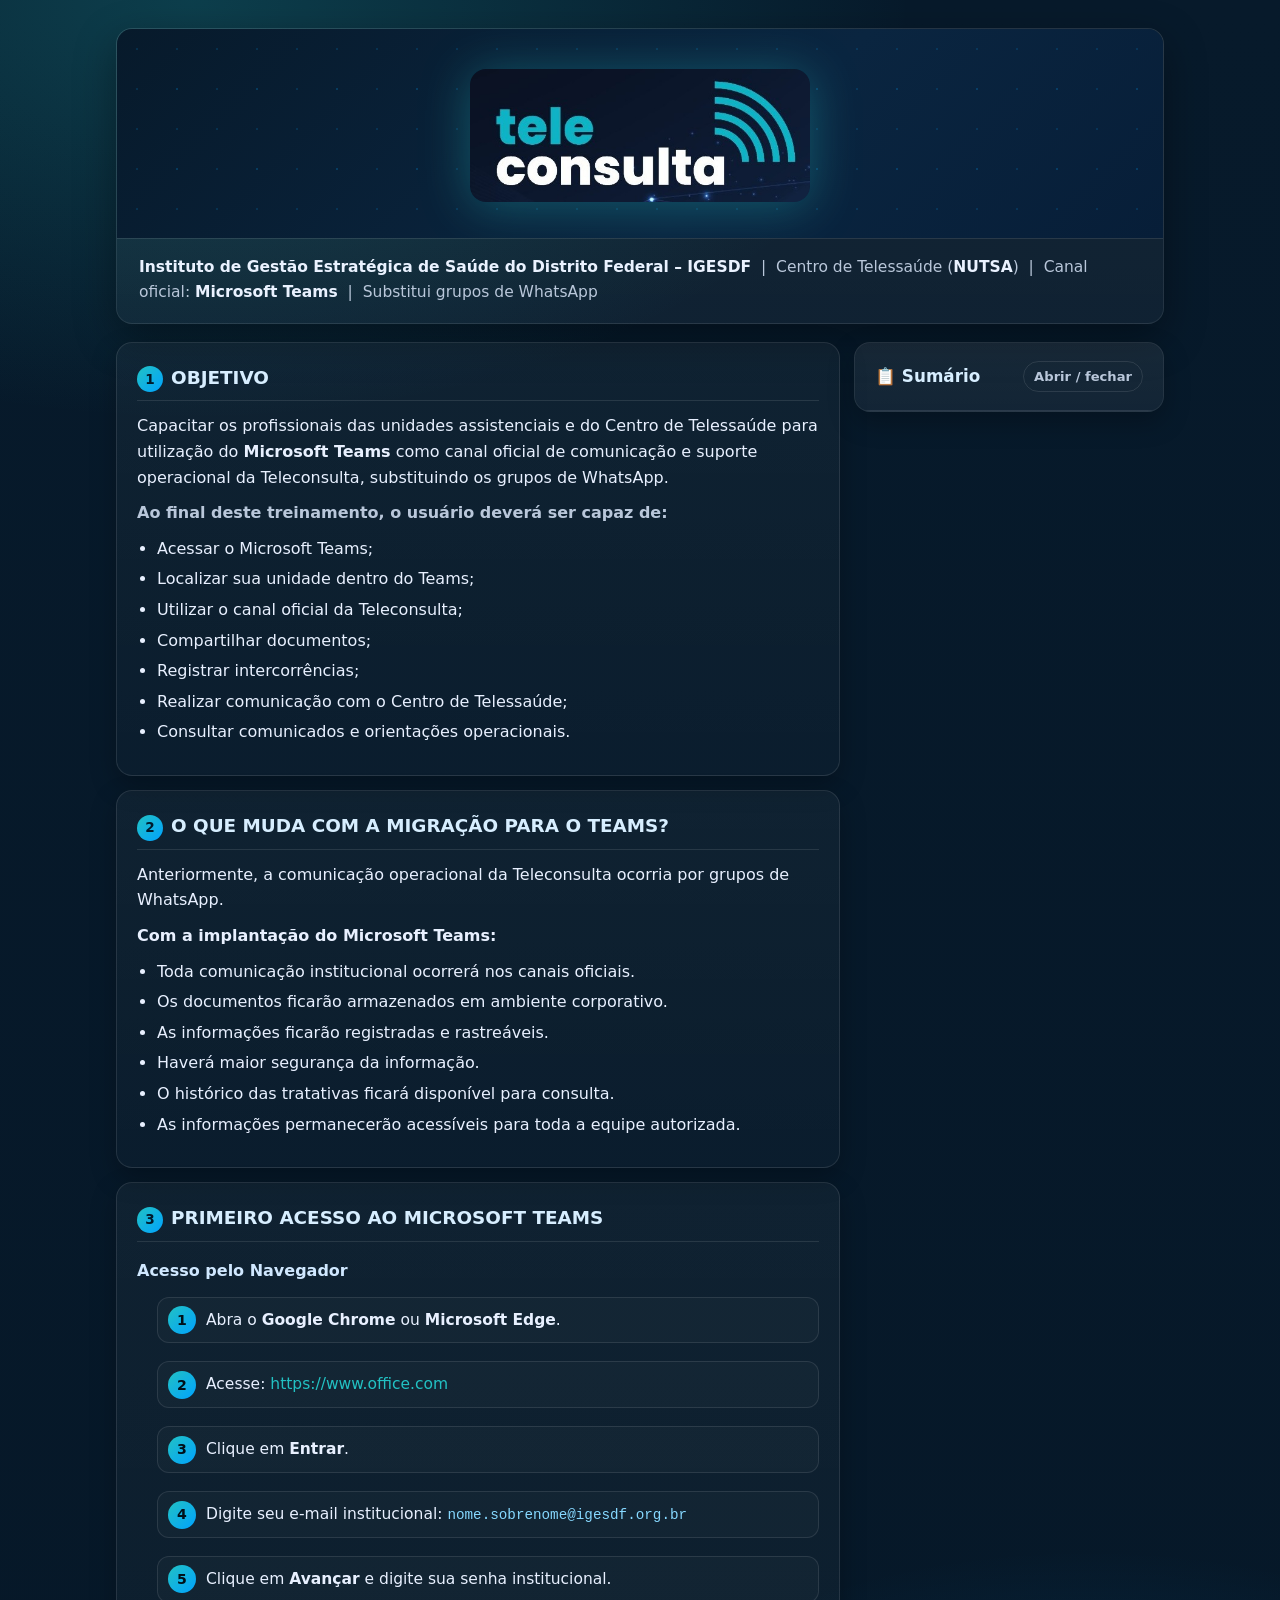
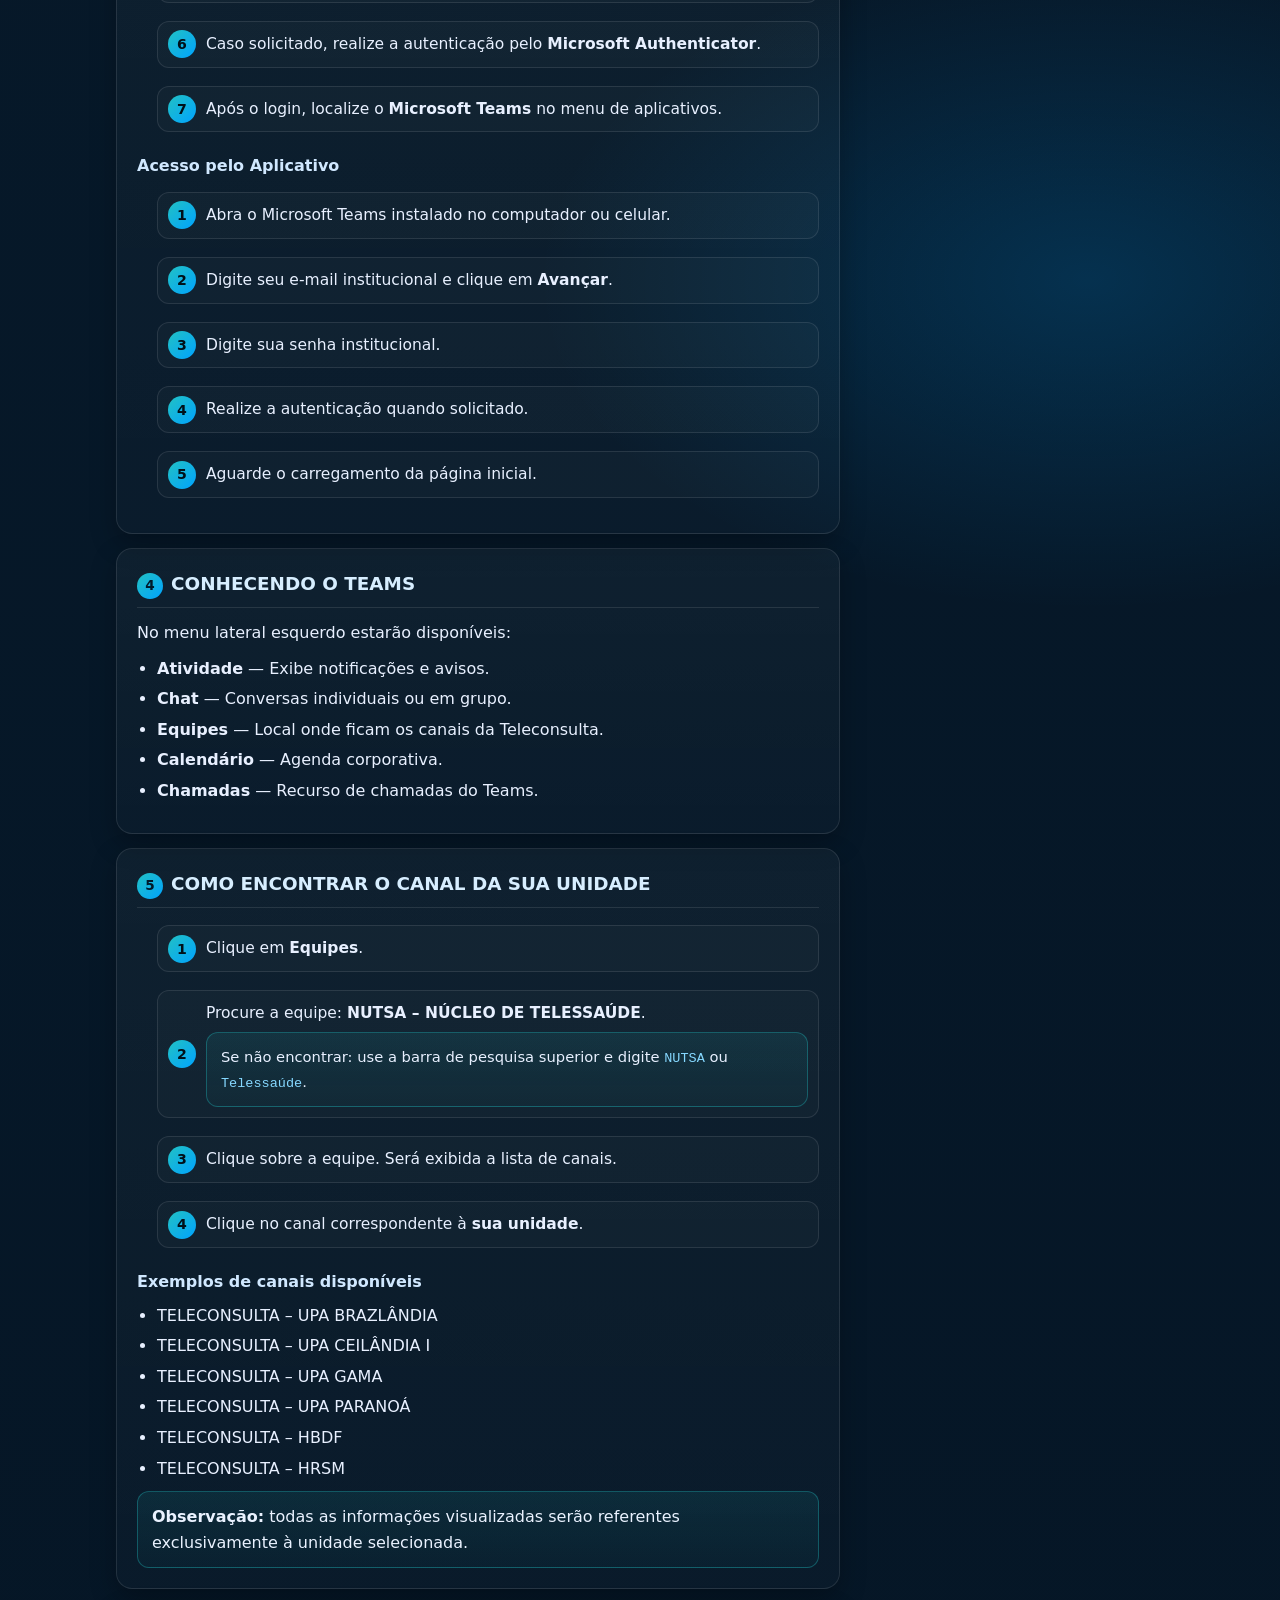
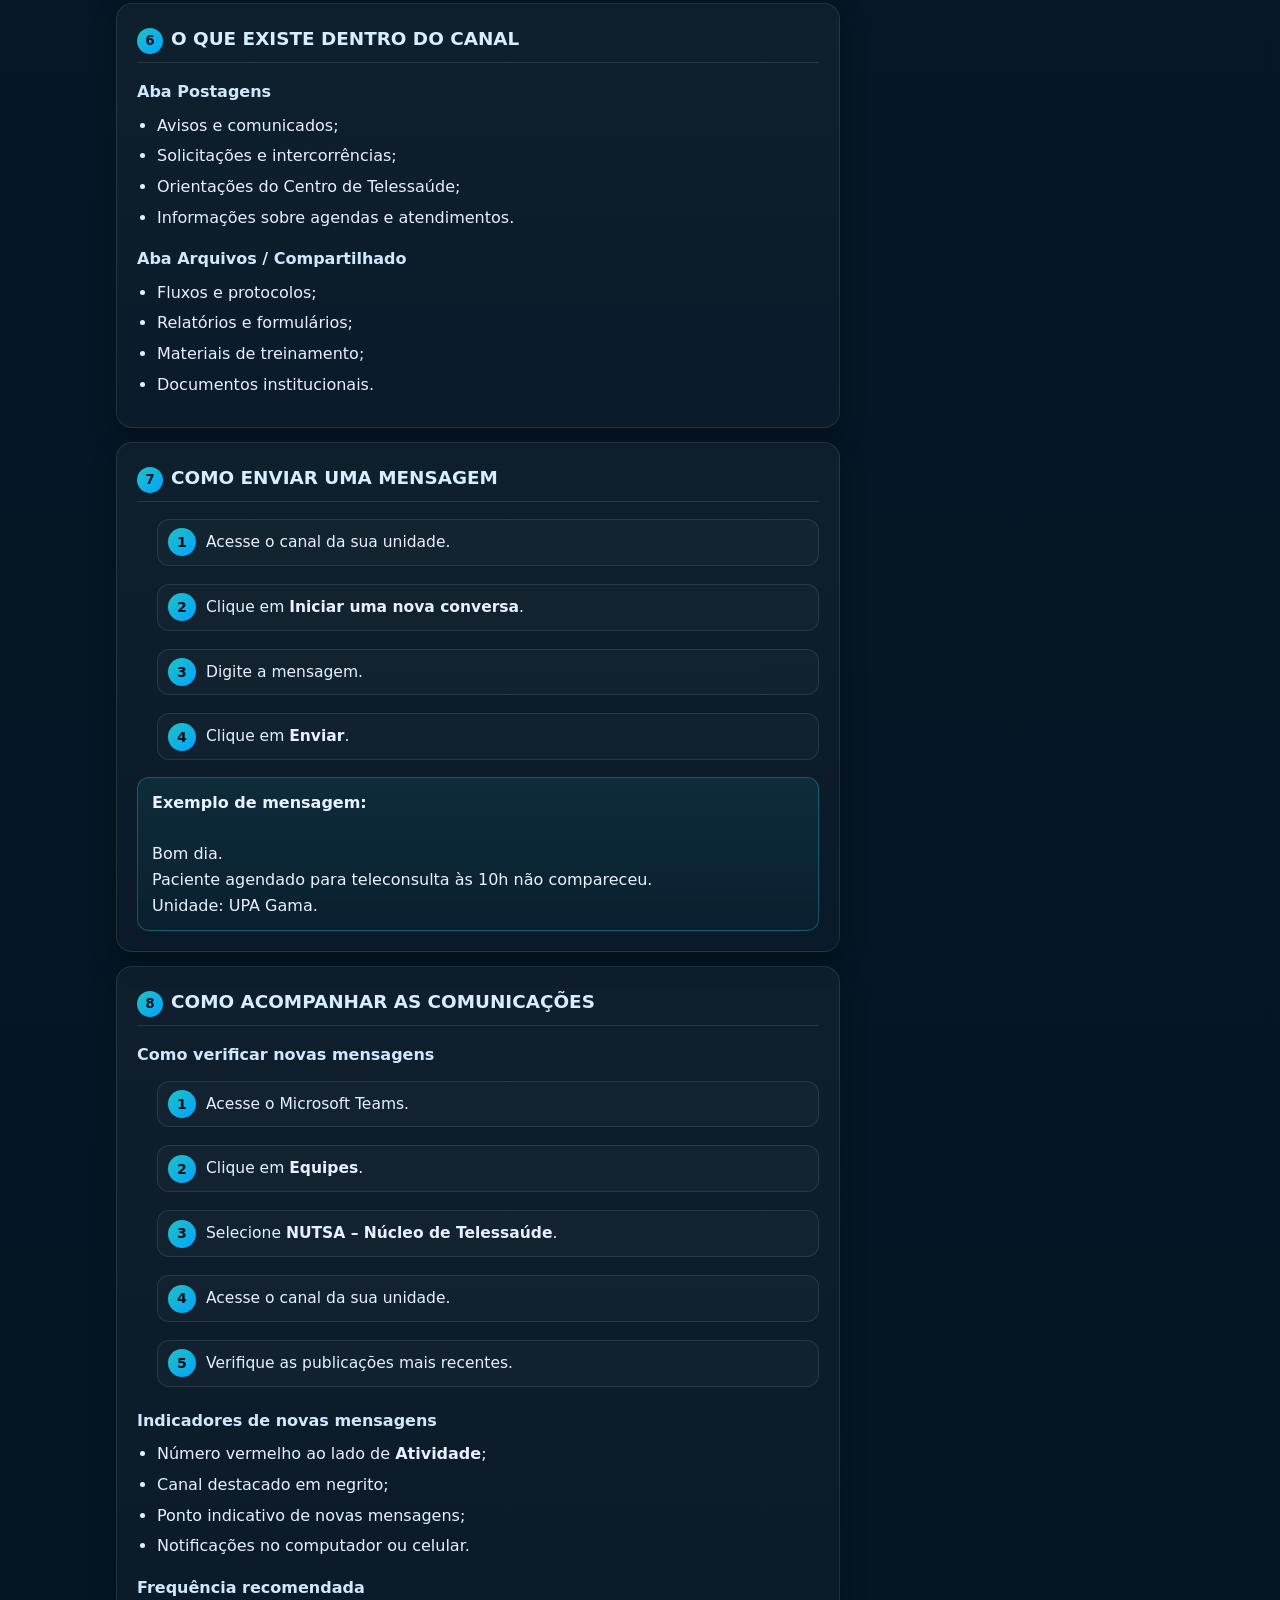
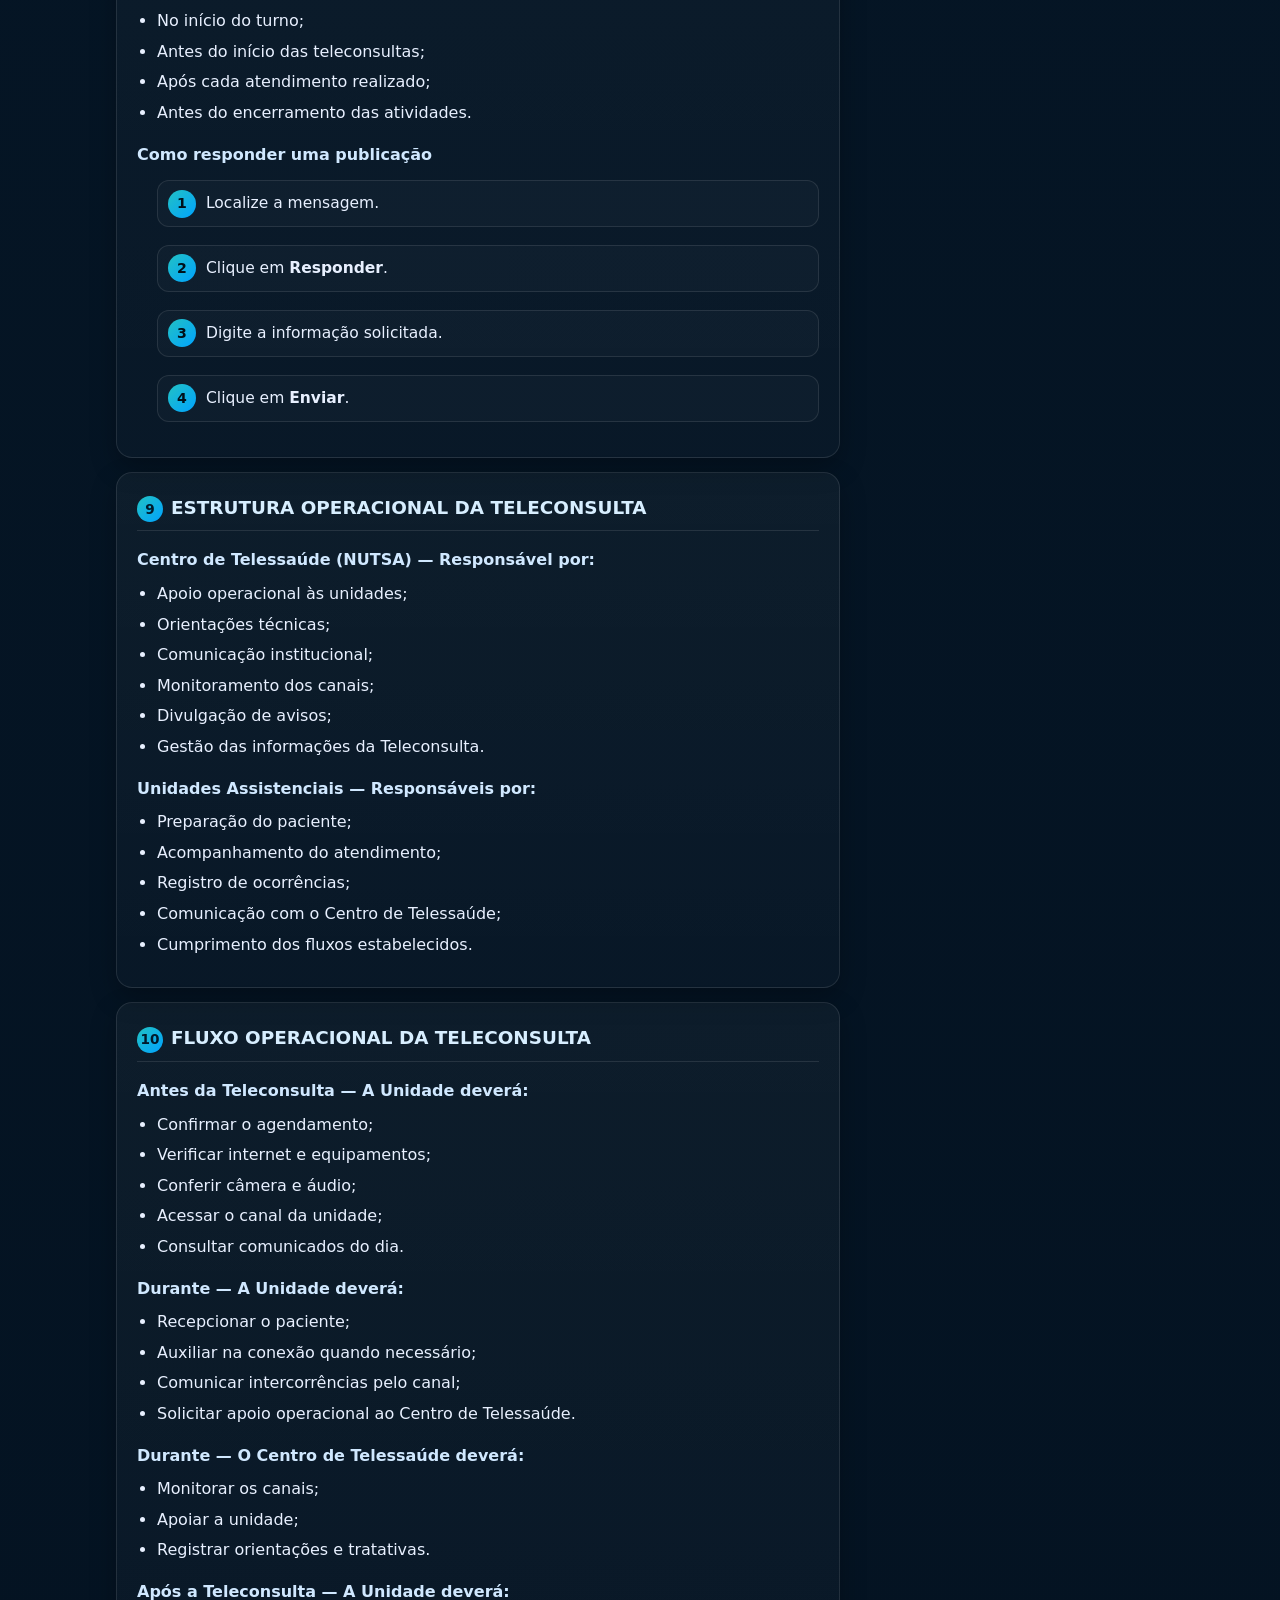
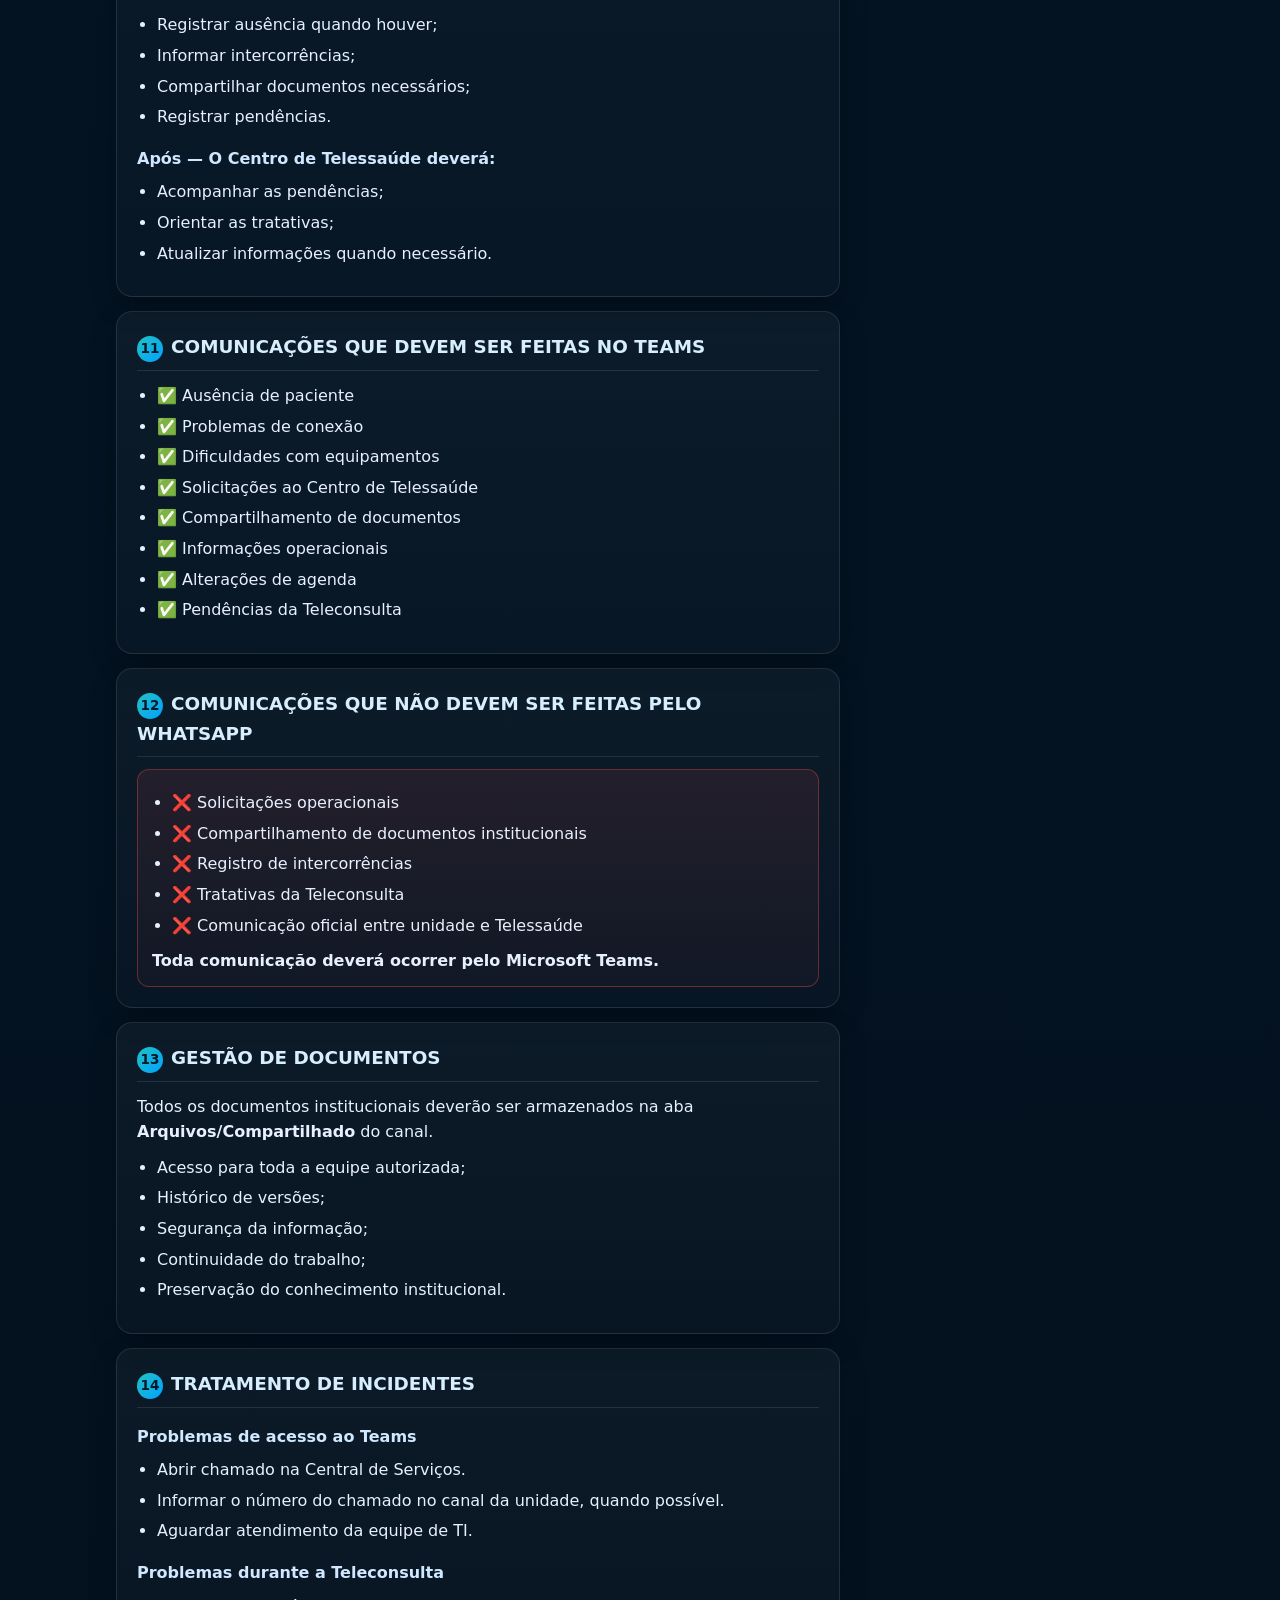
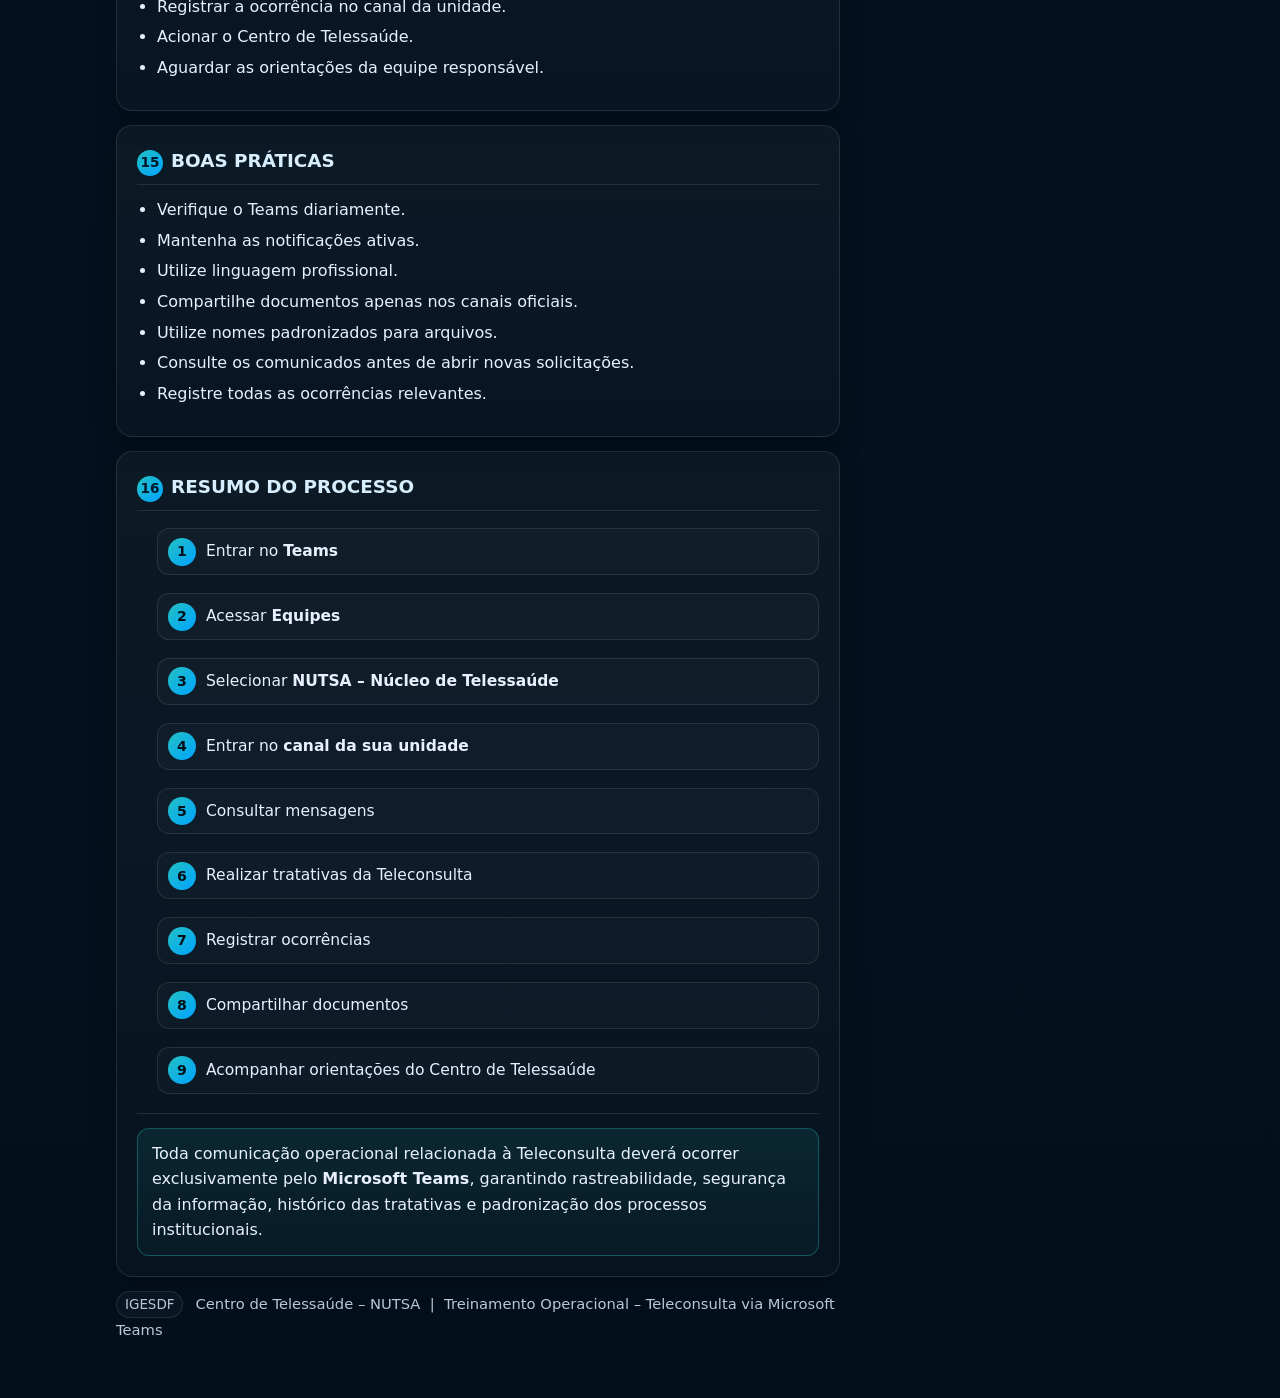
==== index.html @ 14d813dd "adiciona menu de sumário expansível na barra lateral" ====
<!doctype html>
<html lang="pt-BR">
<head>
  <meta charset="utf-8" />
  <meta name="viewport" content="width=device-width, initial-scale=1" />
  <link rel="stylesheet" href="./css/style.css" />
  <link rel="icon" href="./img/ico.png" type="image/png">
  <title>Teleconsulta - Teams | IGESDF </title>
</head>
<body>
<div class="wrap">

  <!-- ══════════ HERO / CAPA ══════════ -->
  <header class="hero">
    <div class="hero-banner">
      <img
        class="hero-logo"
        src="./img/logo2.jpeg"
        alt="Teleconsulta – logo oficial IGESDF"
        onerror="this.style.display='none'; document.getElementById('logo-fallback').style.display='flex'"
      />
      <!-- Fallback caso a imagem não seja encontrada -->
      <div id="logo-fallback" style="display:none; flex-direction:column; align-items:center; gap:4px; position:relative; z-index:2;">
        <div style="font-size:2.8rem; font-weight:700; color:var(--accent); letter-spacing:-1px; line-height:1">tele</div>
        <div style="font-size:2.8rem; font-weight:900; color:#fff; letter-spacing:-1px; line-height:1">consulta</div>
      </div>
    </div>

    <div class="hero-sub">
      <p>
        <strong>Instituto de Gestão Estratégica de Saúde do Distrito Federal – IGESDF</strong> &nbsp;|&nbsp;
        Centro de Telessaúde (<strong>NUTSA</strong>) &nbsp;|&nbsp;
        Canal oficial: <strong>Microsoft Teams</strong> &nbsp;|&nbsp;
        Substitui grupos de WhatsApp
      </p>
    </div>
  </header>

  <div class="grid">
    <main>

      <!-- 1 -->
      <section class="card" id="objetivo">
        <div class="inner">
          <h2><span class="num">1</span>OBJETIVO</h2>
          <p>
            Capacitar os profissionais das unidades assistenciais e do Centro de Telessaúde para utilização do
            <strong>Microsoft Teams</strong> como canal oficial de comunicação e suporte operacional da Teleconsulta,
            substituindo os grupos de WhatsApp.
          </p>
          <p class="muted"><strong>Ao final deste treinamento, o usuário deverá ser capaz de:</strong></p>
          <ul>
            <li>Acessar o Microsoft Teams;</li>
            <li>Localizar sua unidade dentro do Teams;</li>
            <li>Utilizar o canal oficial da Teleconsulta;</li>
            <li>Compartilhar documentos;</li>
            <li>Registrar intercorrências;</li>
            <li>Realizar comunicação com o Centro de Telessaúde;</li>
            <li>Consultar comunicados e orientações operacionais.</li>
          </ul>
        </div>
      </section>

      <!-- 2 -->
      <section class="card" id="mudancas">
        <div class="inner">
          <h2><span class="num">2</span>O QUE MUDA COM A MIGRAÇÃO PARA O TEAMS?</h2>
          <p>Anteriormente, a comunicação operacional da Teleconsulta ocorria por grupos de WhatsApp.</p>
          <p><strong>Com a implantação do Microsoft Teams:</strong></p>
          <ul>
            <li>Toda comunicação institucional ocorrerá nos canais oficiais.</li>
            <li>Os documentos ficarão armazenados em ambiente corporativo.</li>
            <li>As informações ficarão registradas e rastreáveis.</li>
            <li>Haverá maior segurança da informação.</li>
            <li>O histórico das tratativas ficará disponível para consulta.</li>
            <li>As informações permanecerão acessíveis para toda a equipe autorizada.</li>
          </ul>
        </div>
      </section>

      <!-- 3 -->
      <section class="card" id="primeiro-acesso">
        <div class="inner">
          <h2><span class="num">3</span>PRIMEIRO ACESSO AO MICROSOFT TEAMS</h2>
          <h3>Acesso pelo Navegador</h3>
          <ol class="steps">
            <li><p>Abra o <strong>Google Chrome</strong> ou <strong>Microsoft Edge</strong>.</p></li>
            <li><p>Acesse: <a href="https://www.office.com" target="_blank" rel="noopener">https://www.office.com</a></p></li>
            <li><p>Clique em <strong>Entrar</strong>.</p></li>
            <li><p>Digite seu e-mail institucional: <span class="mono">nome.sobrenome@igesdf.org.br</span></p></li>
            <li><p>Clique em <strong>Avançar</strong> e digite sua senha institucional.</p></li>
            <li><p>Caso solicitado, realize a autenticação pelo <strong>Microsoft Authenticator</strong>.</p></li>
            <li><p>Após o login, localize o <strong>Microsoft Teams</strong> no menu de aplicativos.</p></li>
          </ol>
          <h3>Acesso pelo Aplicativo</h3>
          <ol class="steps">
            <li><p>Abra o Microsoft Teams instalado no computador ou celular.</p></li>
            <li><p>Digite seu e-mail institucional e clique em <strong>Avançar</strong>.</p></li>
            <li><p>Digite sua senha institucional.</p></li>
            <li><p>Realize a autenticação quando solicitado.</p></li>
            <li><p>Aguarde o carregamento da página inicial.</p></li>
          </ol>
        </div>
      </section>

      <!-- 4 -->
      <section class="card" id="conhecendo-teams">
        <div class="inner">
          <h2><span class="num">4</span>CONHECENDO O TEAMS</h2>
          <p>No menu lateral esquerdo estarão disponíveis:</p>
          <ul>
            <li><strong>Atividade</strong> — Exibe notificações e avisos.</li>
            <li><strong>Chat</strong> — Conversas individuais ou em grupo.</li>
            <li><strong>Equipes</strong> — Local onde ficam os canais da Teleconsulta.</li>
            <li><strong>Calendário</strong> — Agenda corporativa.</li>
            <li><strong>Chamadas</strong> — Recurso de chamadas do Teams.</li>
          </ul>
        </div>
      </section>

      <!-- 5 -->
      <section class="card" id="encontrar-canal">
        <div class="inner">
          <h2><span class="num">5</span>COMO ENCONTRAR O CANAL DA SUA UNIDADE</h2>
          <ol class="steps">
            <li><p>Clique em <strong>Equipes</strong>.</p></li>
            <li>
              <p>Procure a equipe: <strong>NUTSA – NÚCLEO DE TELESSAÚDE</strong>.</p>
              <div class="callout small" style="margin-top:6px">
                Se não encontrar: use a barra de pesquisa superior e digite
                <span class="mono">NUTSA</span> ou <span class="mono">Telessaúde</span>.
              </div>
            </li>
            <li><p>Clique sobre a equipe. Será exibida a lista de canais.</p></li>
            <li><p>Clique no canal correspondente à <strong>sua unidade</strong>.</p></li>
          </ol>
          <h3>Exemplos de canais disponíveis</h3>
          <ul>
            <li>TELECONSULTA – UPA BRAZLÂNDIA</li>
            <li>TELECONSULTA – UPA CEILÂNDIA I</li>
            <li>TELECONSULTA – UPA GAMA</li>
            <li>TELECONSULTA – UPA PARANOÁ</li>
            <li>TELECONSULTA – HBDF</li>
            <li>TELECONSULTA – HRSM</li>
          </ul>
          <div class="callout">
            <strong>Observação:</strong> todas as informações visualizadas serão referentes exclusivamente à unidade selecionada.
          </div>
        </div>
      </section>

      <!-- 6 -->
      <section class="card" id="dentro-do-canal">
        <div class="inner">
          <h2><span class="num">6</span>O QUE EXISTE DENTRO DO CANAL</h2>
          <h3>Aba Postagens</h3>
          <ul>
            <li>Avisos e comunicados;</li>
            <li>Solicitações e intercorrências;</li>
            <li>Orientações do Centro de Telessaúde;</li>
            <li>Informações sobre agendas e atendimentos.</li>
          </ul>
          <h3>Aba Arquivos / Compartilhado</h3>
          <ul>
            <li>Fluxos e protocolos;</li>
            <li>Relatórios e formulários;</li>
            <li>Materiais de treinamento;</li>
            <li>Documentos institucionais.</li>
          </ul>
        </div>
      </section>

      <!-- 7 -->
      <section class="card" id="enviar-mensagem">
        <div class="inner">
          <h2><span class="num">7</span>COMO ENVIAR UMA MENSAGEM</h2>
          <ol class="steps">
            <li><p>Acesse o canal da sua unidade.</p></li>
            <li><p>Clique em <strong>Iniciar uma nova conversa</strong>.</p></li>
            <li><p>Digite a mensagem.</p></li>
            <li><p>Clique em <strong>Enviar</strong>.</p></li>
          </ol>
          <div class="callout" style="margin-top:12px">
            <strong>Exemplo de mensagem:</strong><br/><br/>
            Bom dia.<br/>
            Paciente agendado para teleconsulta às 10h não compareceu.<br/>
            Unidade: UPA Gama.
          </div>
        </div>
      </section>

      <!-- 8 -->
      <section class="card" id="acompanhar">
        <div class="inner">
          <h2><span class="num">8</span>COMO ACOMPANHAR AS COMUNICAÇÕES</h2>
          <h3>Como verificar novas mensagens</h3>
          <ol class="steps">
            <li><p>Acesse o Microsoft Teams.</p></li>
            <li><p>Clique em <strong>Equipes</strong>.</p></li>
            <li><p>Selecione <strong>NUTSA – Núcleo de Telessaúde</strong>.</p></li>
            <li><p>Acesse o canal da sua unidade.</p></li>
            <li><p>Verifique as publicações mais recentes.</p></li>
          </ol>
          <h3>Indicadores de novas mensagens</h3>
          <ul>
            <li>Número vermelho ao lado de <strong>Atividade</strong>;</li>
            <li>Canal destacado em negrito;</li>
            <li>Ponto indicativo de novas mensagens;</li>
            <li>Notificações no computador ou celular.</li>
          </ul>
          <h3>Frequência recomendada</h3>
          <ul>
            <li>No início do turno;</li>
            <li>Antes do início das teleconsultas;</li>
            <li>Após cada atendimento realizado;</li>
            <li>Antes do encerramento das atividades.</li>
          </ul>
          <h3>Como responder uma publicação</h3>
          <ol class="steps">
            <li><p>Localize a mensagem.</p></li>
            <li><p>Clique em <strong>Responder</strong>.</p></li>
            <li><p>Digite a informação solicitada.</p></li>
            <li><p>Clique em <strong>Enviar</strong>.</p></li>
          </ol>
        </div>
      </section>

      <!-- 9 -->
      <section class="card" id="estrutura">
        <div class="inner">
          <h2><span class="num">9</span>ESTRUTURA OPERACIONAL DA TELECONSULTA</h2>
          <h3>Centro de Telessaúde (NUTSA) — Responsável por:</h3>
          <ul>
            <li>Apoio operacional às unidades;</li>
            <li>Orientações técnicas;</li>
            <li>Comunicação institucional;</li>
            <li>Monitoramento dos canais;</li>
            <li>Divulgação de avisos;</li>
            <li>Gestão das informações da Teleconsulta.</li>
          </ul>
          <h3>Unidades Assistenciais — Responsáveis por:</h3>
          <ul>
            <li>Preparação do paciente;</li>
            <li>Acompanhamento do atendimento;</li>
            <li>Registro de ocorrências;</li>
            <li>Comunicação com o Centro de Telessaúde;</li>
            <li>Cumprimento dos fluxos estabelecidos.</li>
          </ul>
        </div>
      </section>

      <!-- 10 -->
      <section class="card" id="fluxo">
        <div class="inner">
          <h2><span class="num">10</span>FLUXO OPERACIONAL DA TELECONSULTA</h2>
          <h3>Antes da Teleconsulta — A Unidade deverá:</h3>
          <ul>
            <li>Confirmar o agendamento;</li>
            <li>Verificar internet e equipamentos;</li>
            <li>Conferir câmera e áudio;</li>
            <li>Acessar o canal da unidade;</li>
            <li>Consultar comunicados do dia.</li>
          </ul>
          <h3>Durante — A Unidade deverá:</h3>
          <ul>
            <li>Recepcionar o paciente;</li>
            <li>Auxiliar na conexão quando necessário;</li>
            <li>Comunicar intercorrências pelo canal;</li>
            <li>Solicitar apoio operacional ao Centro de Telessaúde.</li>
          </ul>
          <h3>Durante — O Centro de Telessaúde deverá:</h3>
          <ul>
            <li>Monitorar os canais;</li>
            <li>Apoiar a unidade;</li>
            <li>Registrar orientações e tratativas.</li>
          </ul>
          <h3>Após a Teleconsulta — A Unidade deverá:</h3>
          <ul>
            <li>Registrar ausência quando houver;</li>
            <li>Informar intercorrências;</li>
            <li>Compartilhar documentos necessários;</li>
            <li>Registrar pendências.</li>
          </ul>
          <h3>Após — O Centro de Telessaúde deverá:</h3>
          <ul>
            <li>Acompanhar as pendências;</li>
            <li>Orientar as tratativas;</li>
            <li>Atualizar informações quando necessário.</li>
          </ul>
        </div>
      </section>

      <!-- 11 -->
      <section class="card" id="usar-teams">
        <div class="inner">
          <h2><span class="num">11</span>COMUNICAÇÕES QUE DEVEM SER FEITAS NO TEAMS</h2>
          <ul>
            <li>✅ Ausência de paciente</li>
            <li>✅ Problemas de conexão</li>
            <li>✅ Dificuldades com equipamentos</li>
            <li>✅ Solicitações ao Centro de Telessaúde</li>
            <li>✅ Compartilhamento de documentos</li>
            <li>✅ Informações operacionais</li>
            <li>✅ Alterações de agenda</li>
            <li>✅ Pendências da Teleconsulta</li>
          </ul>
        </div>
      </section>

      <!-- 12 -->
      <section class="card" id="nao-whatsapp">
        <div class="inner">
          <h2><span class="num">12</span>COMUNICAÇÕES QUE NÃO DEVEM SER FEITAS PELO WHATSAPP</h2>
          <div class="callout danger">
            <ul>
              <li>❌ Solicitações operacionais</li>
              <li>❌ Compartilhamento de documentos institucionais</li>
              <li>❌ Registro de intercorrências</li>
              <li>❌ Tratativas da Teleconsulta</li>
              <li>❌ Comunicação oficial entre unidade e Telessaúde</li>
            </ul>
            <p style="margin:8px 0 0"><strong>Toda comunicação deverá ocorrer pelo Microsoft Teams.</strong></p>
          </div>
        </div>
      </section>

      <!-- 13 -->
      <section class="card" id="documentos">
        <div class="inner">
          <h2><span class="num">13</span>GESTÃO DE DOCUMENTOS</h2>
          <p>Todos os documentos institucionais deverão ser armazenados na aba <strong>Arquivos/Compartilhado</strong> do canal.</p>
          <ul>
            <li>Acesso para toda a equipe autorizada;</li>
            <li>Histórico de versões;</li>
            <li>Segurança da informação;</li>
            <li>Continuidade do trabalho;</li>
            <li>Preservação do conhecimento institucional.</li>
          </ul>
        </div>
      </section>

      <!-- 14 -->
      <section class="card" id="incidentes">
        <div class="inner">
          <h2><span class="num">14</span>TRATAMENTO DE INCIDENTES</h2>
          <h3>Problemas de acesso ao Teams</h3>
          <ul>
            <li>Abrir chamado na Central de Serviços.</li>
            <li>Informar o número do chamado no canal da unidade, quando possível.</li>
            <li>Aguardar atendimento da equipe de TI.</li>
          </ul>
          <h3>Problemas durante a Teleconsulta</h3>
          <ul>
            <li>Registrar a ocorrência no canal da unidade.</li>
            <li>Acionar o Centro de Telessaúde.</li>
            <li>Aguardar as orientações da equipe responsável.</li>
          </ul>
        </div>
      </section>

      <!-- 15 -->
      <section class="card" id="boas-praticas">
        <div class="inner">
          <h2><span class="num">15</span>BOAS PRÁTICAS</h2>
          <ul>
            <li>Verifique o Teams diariamente.</li>
            <li>Mantenha as notificações ativas.</li>
            <li>Utilize linguagem profissional.</li>
            <li>Compartilhe documentos apenas nos canais oficiais.</li>
            <li>Utilize nomes padronizados para arquivos.</li>
            <li>Consulte os comunicados antes de abrir novas solicitações.</li>
            <li>Registre todas as ocorrências relevantes.</li>
          </ul>
        </div>
      </section>

      <!-- 16 -->
      <section class="card" id="resumo">
        <div class="inner">
          <h2><span class="num">16</span>RESUMO DO PROCESSO</h2>
          <ol class="steps">
            <li><p>Entrar no <strong>Teams</strong></p></li>
            <li><p>Acessar <strong>Equipes</strong></p></li>
            <li><p>Selecionar <strong>NUTSA – Núcleo de Telessaúde</strong></p></li>
            <li><p>Entrar no <strong>canal da sua unidade</strong></p></li>
            <li><p>Consultar mensagens</p></li>
            <li><p>Realizar tratativas da Teleconsulta</p></li>
            <li><p>Registrar ocorrências</p></li>
            <li><p>Compartilhar documentos</p></li>
            <li><p>Acompanhar orientações do Centro de Telessaúde</p></li>
          </ol>
          <div class="hr"></div>
          <div class="callout">
            <p style="margin:0">
              Toda comunicação operacional relacionada à Teleconsulta deverá ocorrer exclusivamente pelo
              <strong>Microsoft Teams</strong>, garantindo rastreabilidade, segurança da informação, histórico das
              tratativas e padronização dos processos institucionais.
            </p>
          </div>
        </div>
      </section>

      <footer>
        <span class="badge">IGESDF</span>&ensp;
        <span class="small">Centro de Telessaúde – NUTSA &nbsp;|&nbsp; Treinamento Operacional – Teleconsulta via Microsoft Teams</span>
      </footer>

    </main>

    <!-- ══════ SIDEBAR ══════ -->
    <details class="card toc-accordion">
      <summary>
        <span>📋 Sumário</span>
        <span class="toc-toggle">Abrir / fechar</span>
      </summary>
      <div class="inner">
        <p class="muted small">Clique para navegar pelas seções.</p>
        <nav class="toc">
          <a href="#objetivo">1. Objetivo</a>
          <a href="#mudancas">2. O que muda</a>
          <a href="#primeiro-acesso">3. Primeiro acesso</a>
          <a href="#conhecendo-teams">4. Conhecendo o Teams</a>
          <a href="#encontrar-canal">5. Encontrar o canal</a>
          <a href="#dentro-do-canal">6. Dentro do canal</a>
          <a href="#enviar-mensagem">7. Enviar mensagem</a>
          <a href="#acompanhar">8. Acompanhar comunicações</a>
          <a href="#estrutura">9. Estrutura operacional</a>
          <a href="#fluxo">10. Fluxo operacional</a>
          <a href="#usar-teams">11. Comunicações no Teams</a>
          <a href="#nao-whatsapp">12. Não usar WhatsApp</a>
          <a href="#documentos">13. Gestão de documentos</a>
          <a href="#incidentes">14. Incidentes</a>
          <a href="#boas-praticas">15. Boas práticas</a>
          <a href="#resumo">16. Resumo + mensagem final</a>
        </nav>
        <div class="hr"></div>
        <div class="callout small">
          <strong>📧 E-mail institucional:</strong><br/>
          <span class="mono">nome.sobrenome@igesdf.org.br</span>
        </div>
        <div class="hr"></div>
        <p class="muted small">
          <strong>Problemas de acesso?</strong><br/>
          Abra um chamado no <a href="https://atendimento.igesdf.org.br/" target="_blank">Atende TI (clique aqui)</a> e informe o número no canal da unidade no Teams.
        </p>
      </div>
    </details>

  </div>
</div>
</body>
</html>
---- css/style.css ----
:root{
      --bg:#071a2b; --text:#eaf2ff; --muted:#b9c7da;
      --accent:#22c1c3; --accent2:#00a3ff; --border:rgba(255,255,255,.10);
      --shadow:0 14px 40px rgba(0,0,0,.35); --radius:16px; --max:1080px;
      --mono:ui-monospace,SFMono-Regular,Menlo,Monaco,Consolas,"Liberation Mono","Courier New",monospace;
      --sans:ui-sans-serif,system-ui,-apple-system,Segoe UI,Roboto,Arial,sans-serif;
    }
    *{box-sizing:border-box; margin:0; padding:0}
    body{
      font-family:var(--sans); color:var(--text); line-height:1.6;
      background:
        radial-gradient(1200px 700px at 15% 0%,rgba(34,193,195,.22),transparent 60%),
        radial-gradient(1000px 600px at 85% 20%,rgba(0,163,255,.18),transparent 55%),
        linear-gradient(180deg,var(--bg),#041322 70%,#03101c);
      min-height:100vh;
    }
    .wrap{max-width:var(--max); margin:0 auto; padding:28px 16px 56px}

    /* ── HERO ── */
    .hero{
      border:1px solid var(--border); border-radius:var(--radius);
      overflow:hidden; box-shadow:var(--shadow);
      background:linear-gradient(180deg,rgba(255,255,255,.04),rgba(255,255,255,.02));
    }

    /* Banner com fundo escuro igual ao logo original */
    .hero-banner{
      background:linear-gradient(135deg,#071a2b 0%,#0a2540 60%,#071e38 100%);
      padding:40px 40px 36px;
      display:flex;
      align-items:center;
      justify-content:center;
      position:relative;
      overflow:hidden;
      min-height:160px;
    }

    /* Grade de pontos decorativa (fundo) */
    .hero-banner::after{
      content:'';
      position:absolute; inset:0;
      background-image:
        radial-gradient(rgba(0,163,255,.15) 1px,transparent 1px),
        radial-gradient(rgba(0,163,255,.08) 1px,transparent 1px);
      background-size:40px 40px, 80px 80px;
      background-position:0 0, 20px 20px;
      pointer-events:none;
    }

    /* Logo teleconsulta centralizado */
    .hero-logo{
      position:relative; z-index:2;
      max-width:340px;
      width:100%;
      height:auto;
      display:block;
      filter:drop-shadow(0 4px 24px rgba(34,193,195,.35));
      border-radius:var(--radius);
    }

    /* Subtítulo abaixo do banner */
    .hero-sub{
      padding:16px 22px 18px;
      border-top:1px solid var(--border);
      background:rgba(255,255,255,.02);
    }
    .hero-sub p{margin:0; color:var(--muted); font-size:.97rem}
    .hero-sub strong{color:var(--text)}

    /* ── GRID ── */
    .grid{
      margin-top:18px; display:grid; gap:14px;
      grid-template-columns:1fr;
    }
    @media(min-width:980px){
      .grid{grid-template-columns:1fr 310px; align-items:start}
      aside{position:sticky; top:14px}
    }
    @media(max-width:979px){
      .grid{display:flex; flex-direction:column}
      .grid > details{order:-1}
    }

    /* ── CARDS ── */
    .card{
      border:1px solid var(--border); border-radius:var(--radius);
      background:linear-gradient(180deg,rgba(255,255,255,.04),rgba(255,255,255,.02));
      box-shadow:0 10px 26px rgba(0,0,0,.25); overflow:hidden;
      margin-bottom:14px;
    }
    .card .inner{padding:20px}
    .toc-accordion{padding:0}
    .toc-accordion > summary{
      list-style:none; cursor:pointer; display:flex; align-items:center; justify-content:space-between;
      gap:12px; padding:18px 20px; font-size:1.05rem; font-weight:800; color:#d7eeff;
      border-bottom:1px solid var(--border); background:rgba(255,255,255,.03);
    }
    .toc-accordion > summary::-webkit-details-marker{display:none}
    .toc-toggle{font-size:.82rem; font-weight:700; color:var(--muted); border:1px solid var(--border); padding:4px 10px; border-radius:999px}
    .toc-accordion .inner{padding-top:16px}
    .toc-accordion:not([open]) .inner{display:none}

    h2{
      font-size:1.15rem; margin-bottom:12px;
      padding-bottom:8px; border-bottom:1px solid var(--border);
      color:#d7eeff;
    }
    h2 .num{
      display:inline-flex; align-items:center; justify-content:center;
      width:26px; height:26px; border-radius:50%; margin-right:8px;
      background:linear-gradient(135deg,var(--accent),var(--accent2));
      color:#001a2b; font-size:.85rem; font-weight:900;
    }
    h3{font-size:1rem; color:#d0e8ff; margin:16px 0 6px}
    p{margin-bottom:10px; color:#e8f0ff}
    ul,ol{margin:8px 0 10px 20px; color:#e8f0ff}
    li{margin:5px 0}

    .callout{
      padding:12px 14px; border-radius:12px; margin-top:10px;
      border:1px solid rgba(34,193,195,.35);
      background:linear-gradient(180deg,rgba(34,193,195,.10),rgba(34,193,195,.04));
    }
    .callout.danger{
      border-color:rgba(255,80,80,.35);
      background:linear-gradient(180deg,rgba(255,80,80,.10),rgba(255,80,80,.04));
    }

    .steps{list-style:none; padding:0; display:grid; gap:8px; counter-reset:step}
    .steps li{
      counter-increment:step;
      border:1px solid var(--border); border-radius:12px;
      padding:10px 10px 10px 48px; position:relative;
      background:rgba(255,255,255,.025);
    }
    .steps li::before{
      content:counter(step);
      position:absolute; left:10px; top:50%; transform:translateY(-50%);
      width:28px; height:28px; border-radius:50%; display:grid; place-items:center;
      font-weight:700; font-size:.88rem; color:#001019;
      background:linear-gradient(135deg,var(--accent),var(--accent2));
    }
    .steps li p{margin:0; color:#e8f0ff; font-size:.97rem}

    .toc a{
      display:block; padding:8px 10px; margin:5px 0;
      border-radius:10px; border:1px solid var(--border);
      background:rgba(255,255,255,.02);
      text-decoration:none; color:#d9ecff; font-size:.93rem;
      transition:border-color .2s;
    }
    .toc a:hover{border-color:rgba(138,216,255,.45)}

    @media(max-width:979px){
      .toc-accordion > summary{padding:16px 16px}
      .toc-accordion .inner{padding:16px}
      .toc-toggle{white-space:nowrap}
    }

    .hr{height:1px; background:var(--border); margin:14px 0}
    .mono{font-family:var(--mono); font-size:.92em; color:#86d8ff}
    .muted{color:var(--muted)}
    .small{font-size:.92rem}
    .badge{
      display:inline-block; padding:2px 8px; border-radius:999px;
      border:1px solid var(--border); color:var(--muted);
      font-size:.84rem; background:rgba(255,255,255,.03);
    }
    footer{margin-top:14px; color:var(--muted); font-size:.92rem}

    a{color:var(--accent); text-decoration:none; transition:color .2s}
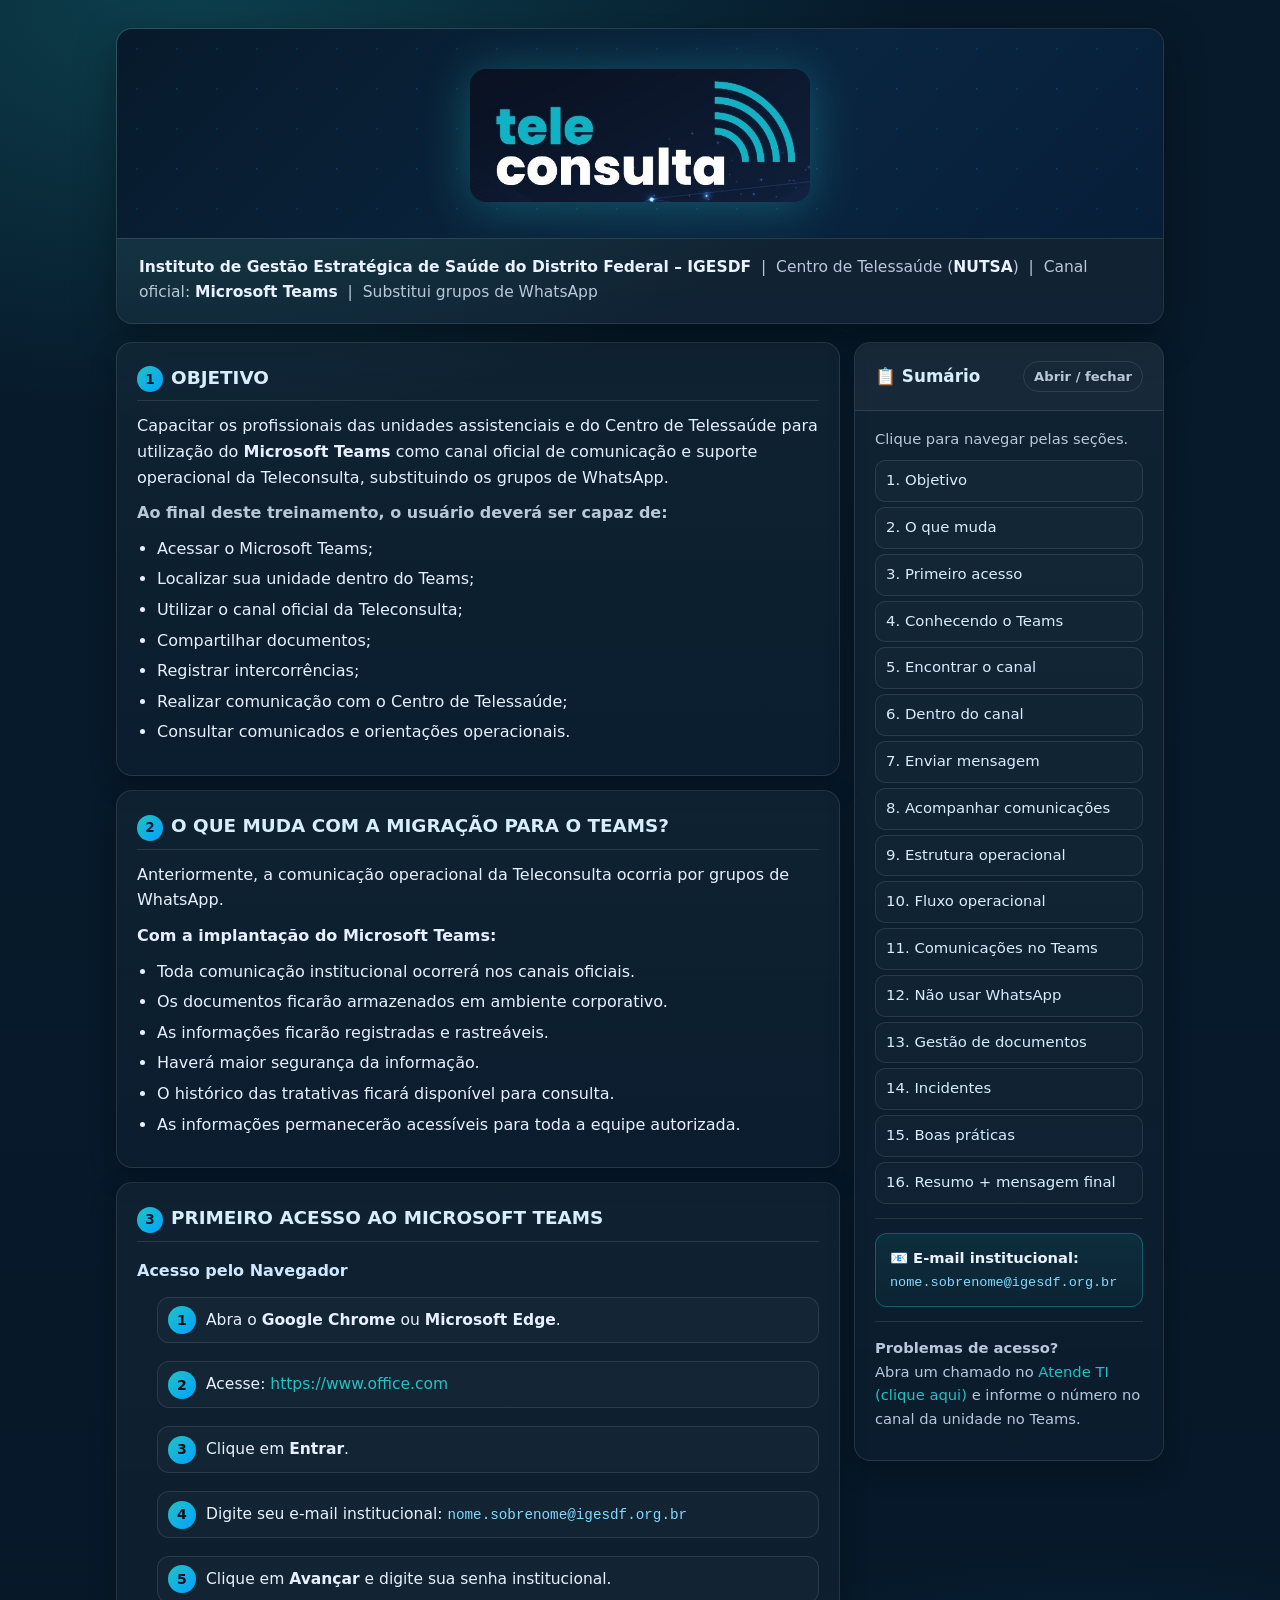
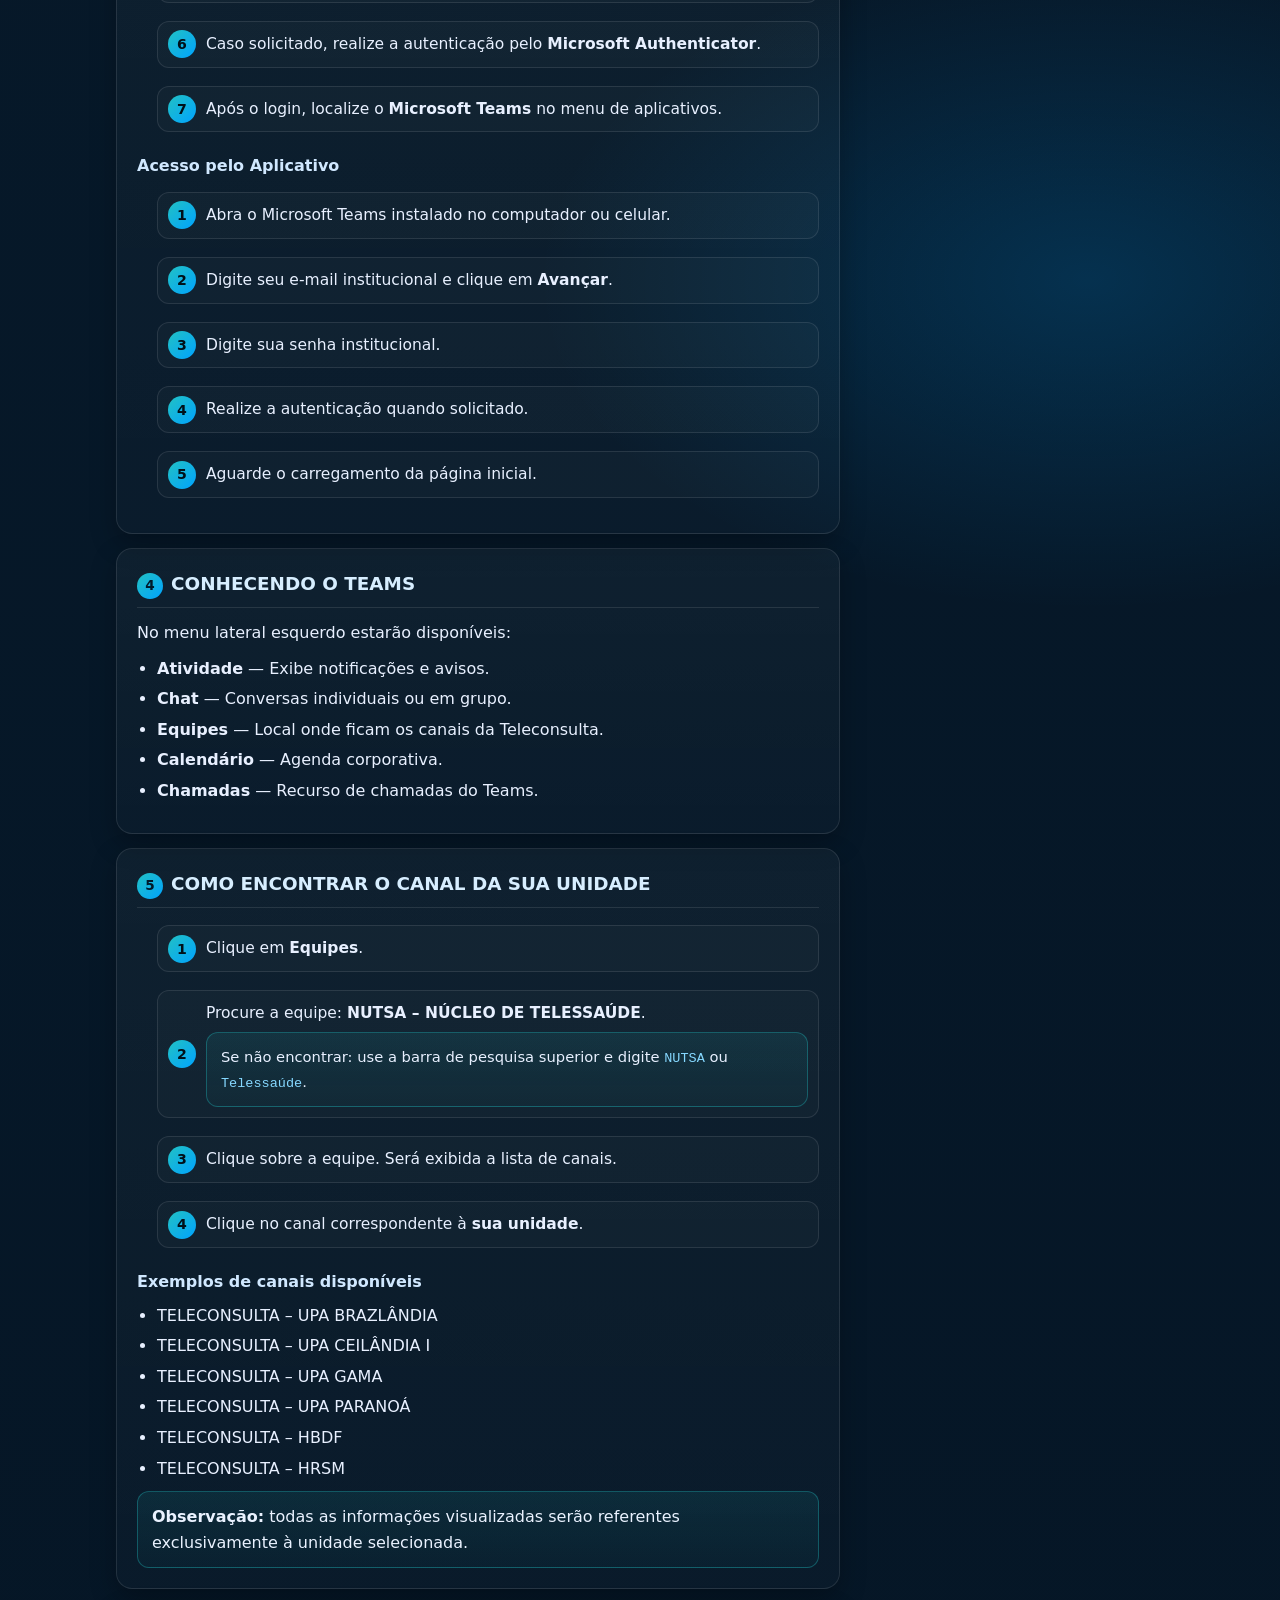
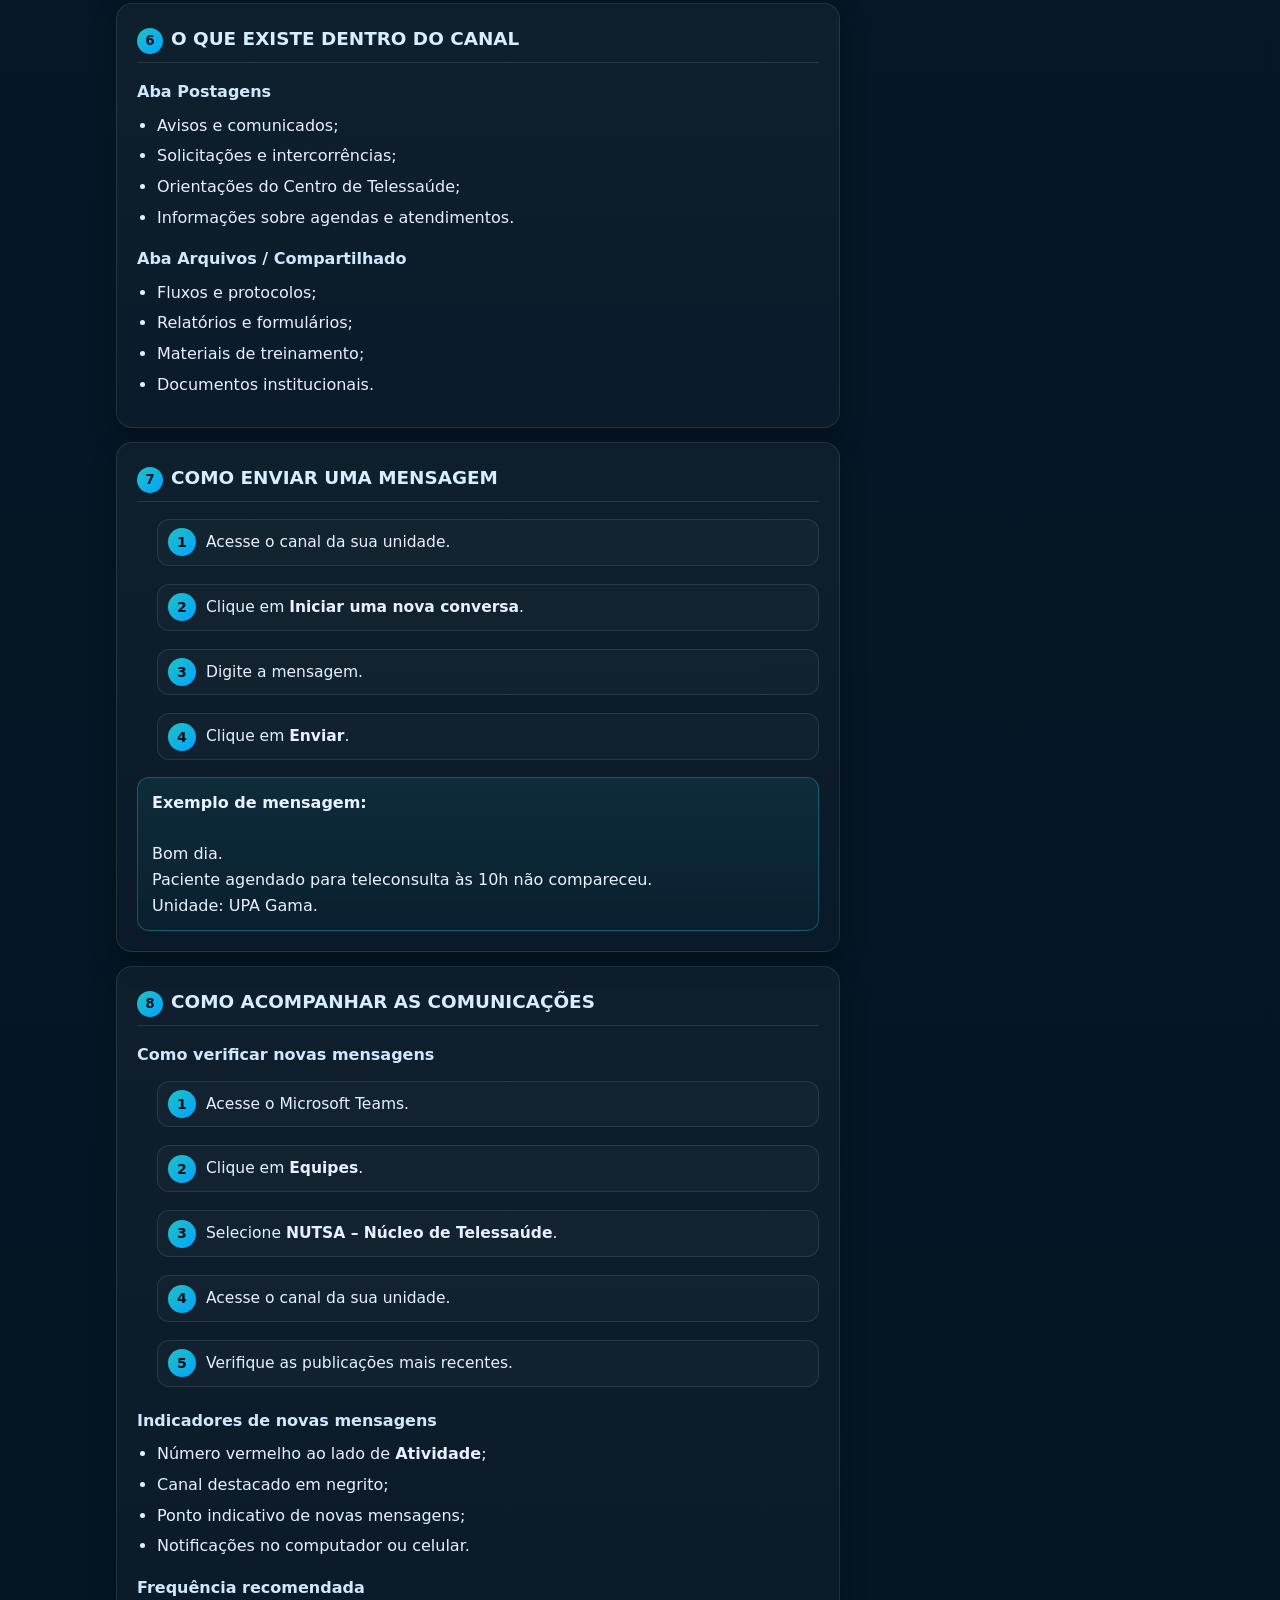
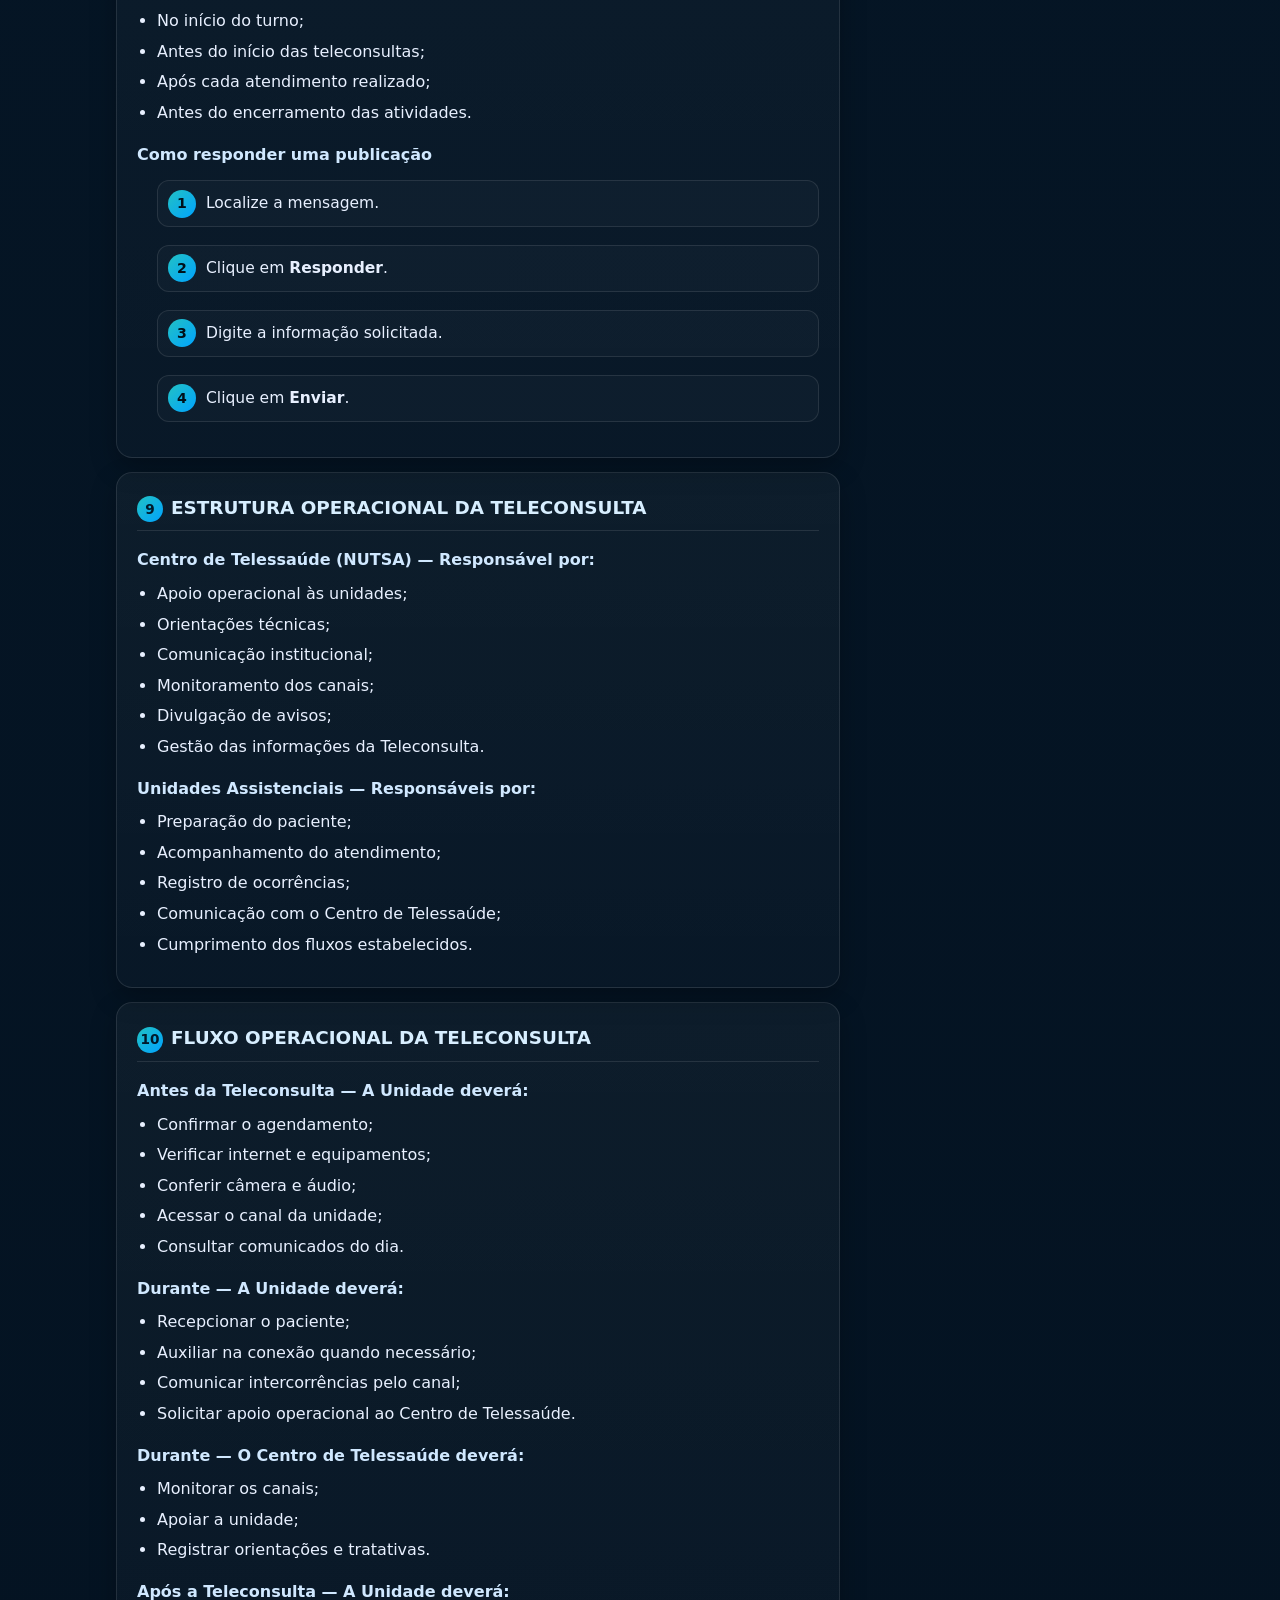
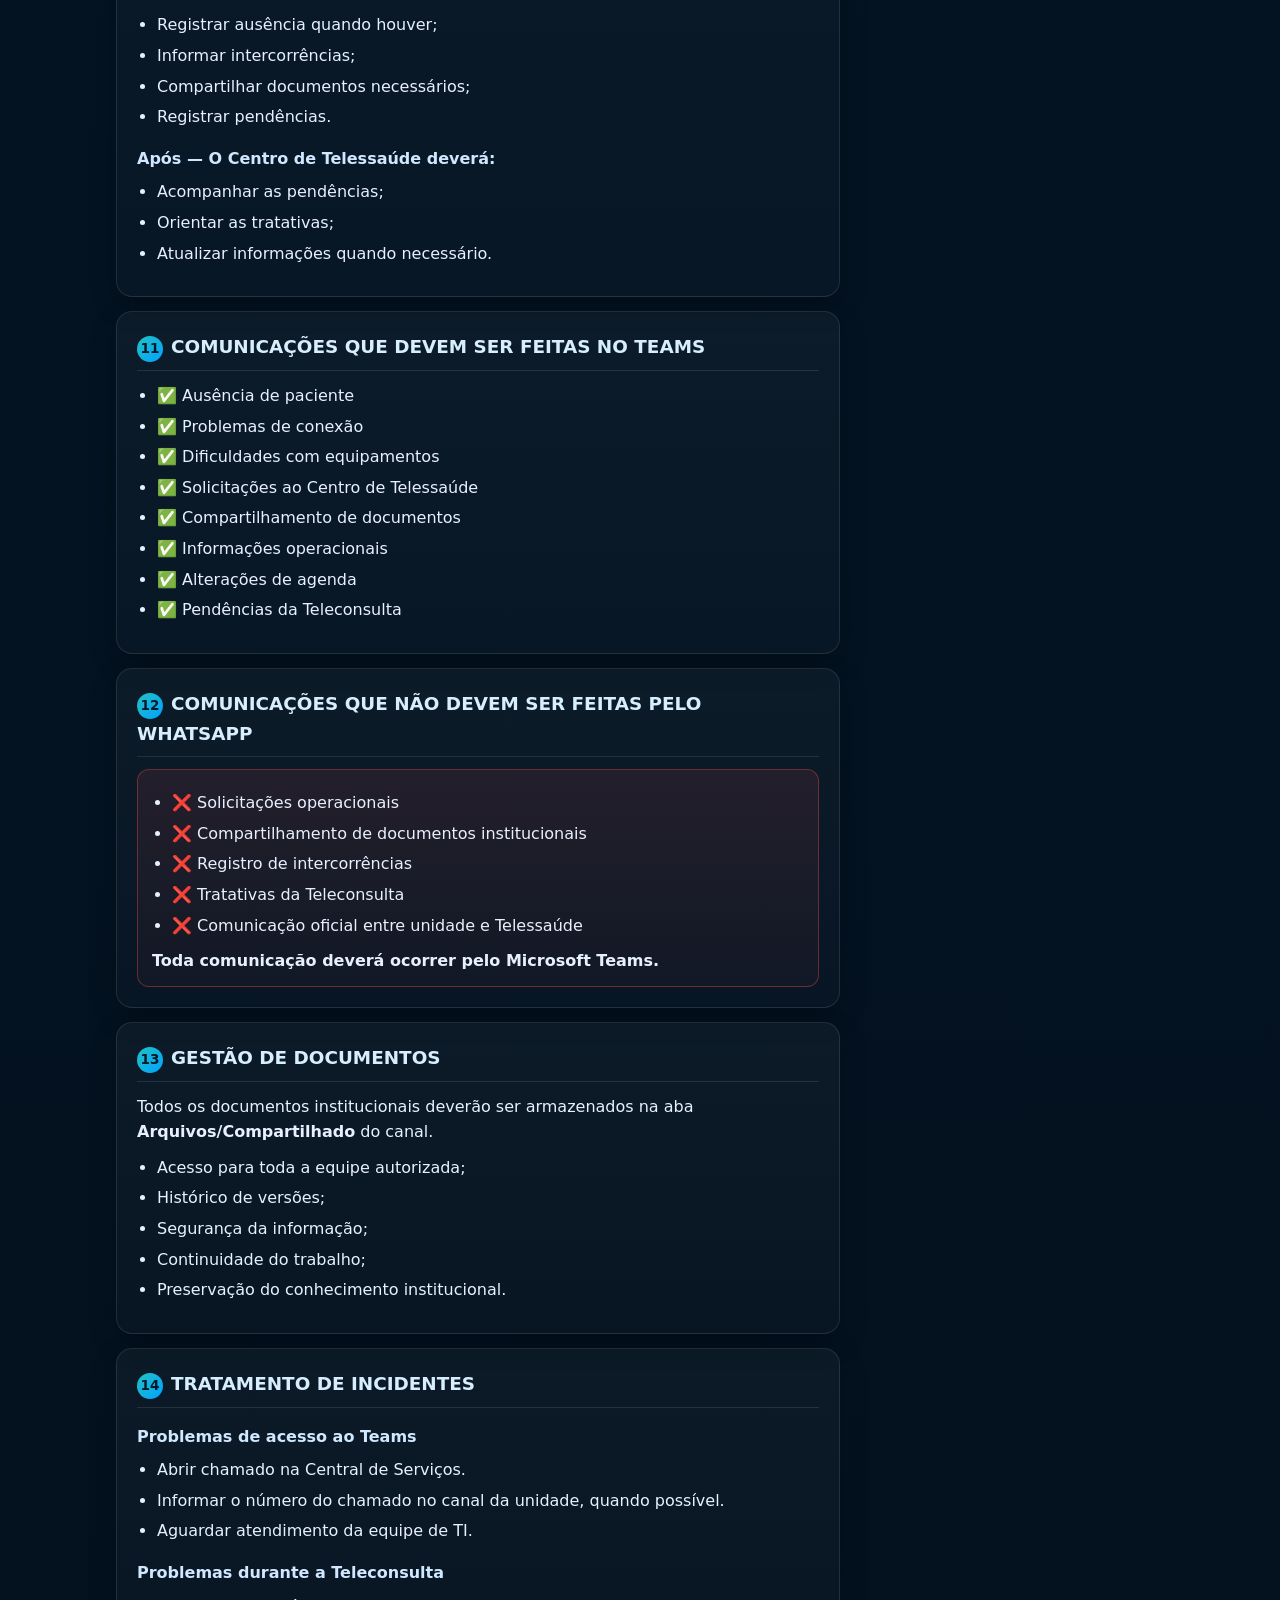
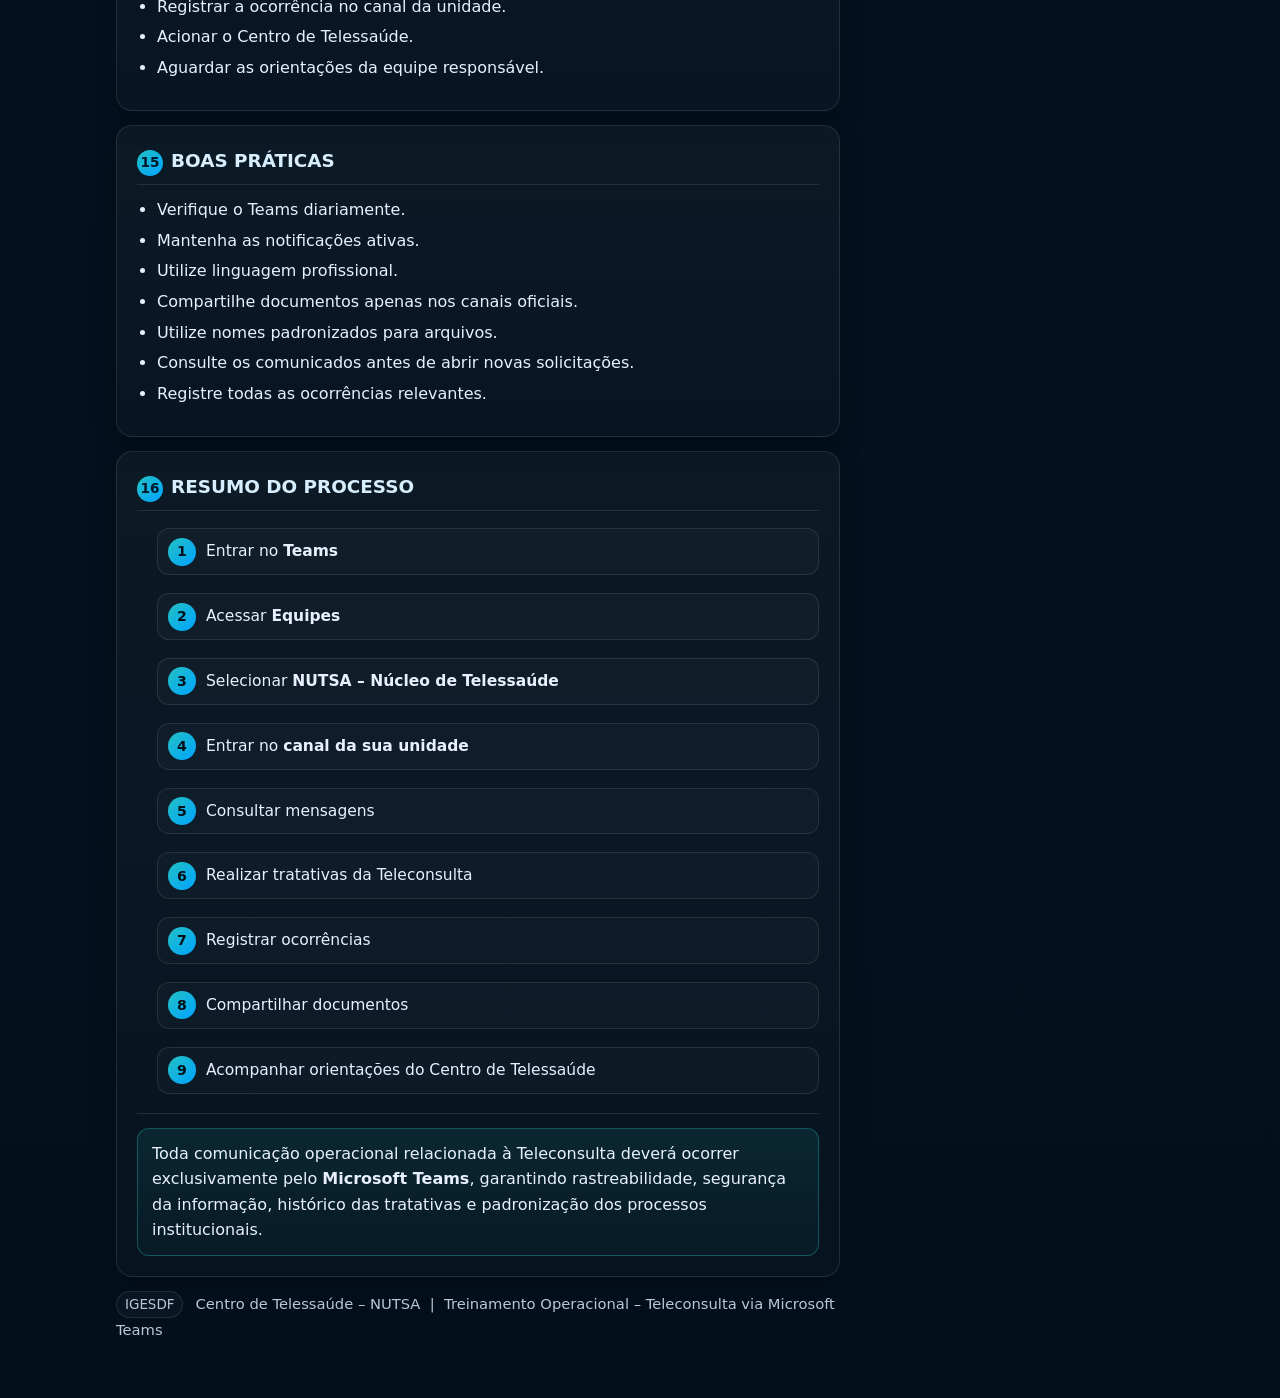
==== commit a42d9f13: "adiciona funcionalidade de menu de sumário expansível na barra lateral" ====
--- a/index.html
+++ b/index.html
@@ -408,7 +408,7 @@
     </main>
 
     <!-- ══════ SIDEBAR ══════ -->
-    <details class="card toc-accordion">
+    <details class="card toc-accordion" id="toc-accordion">
       <summary>
         <span>📋 Sumário</span>
         <span class="toc-toggle">Abrir / fechar</span>
@@ -448,5 +448,23 @@
 
   </div>
 </div>
+<script>
+  (function () {
+    const tocAccordion = document.getElementById('toc-accordion');
+    if (!tocAccordion) return;
+
+    const desktopQuery = window.matchMedia('(min-width: 980px)');
+    const setDefaultState = (event) => {
+      if (event.matches) {
+        tocAccordion.setAttribute('open', '');
+      } else {
+        tocAccordion.removeAttribute('open');
+      }
+    };
+
+    setDefaultState(desktopQuery);
+    desktopQuery.addEventListener('change', setDefaultState);
+  })();
+</script>
 </body>
 </html>
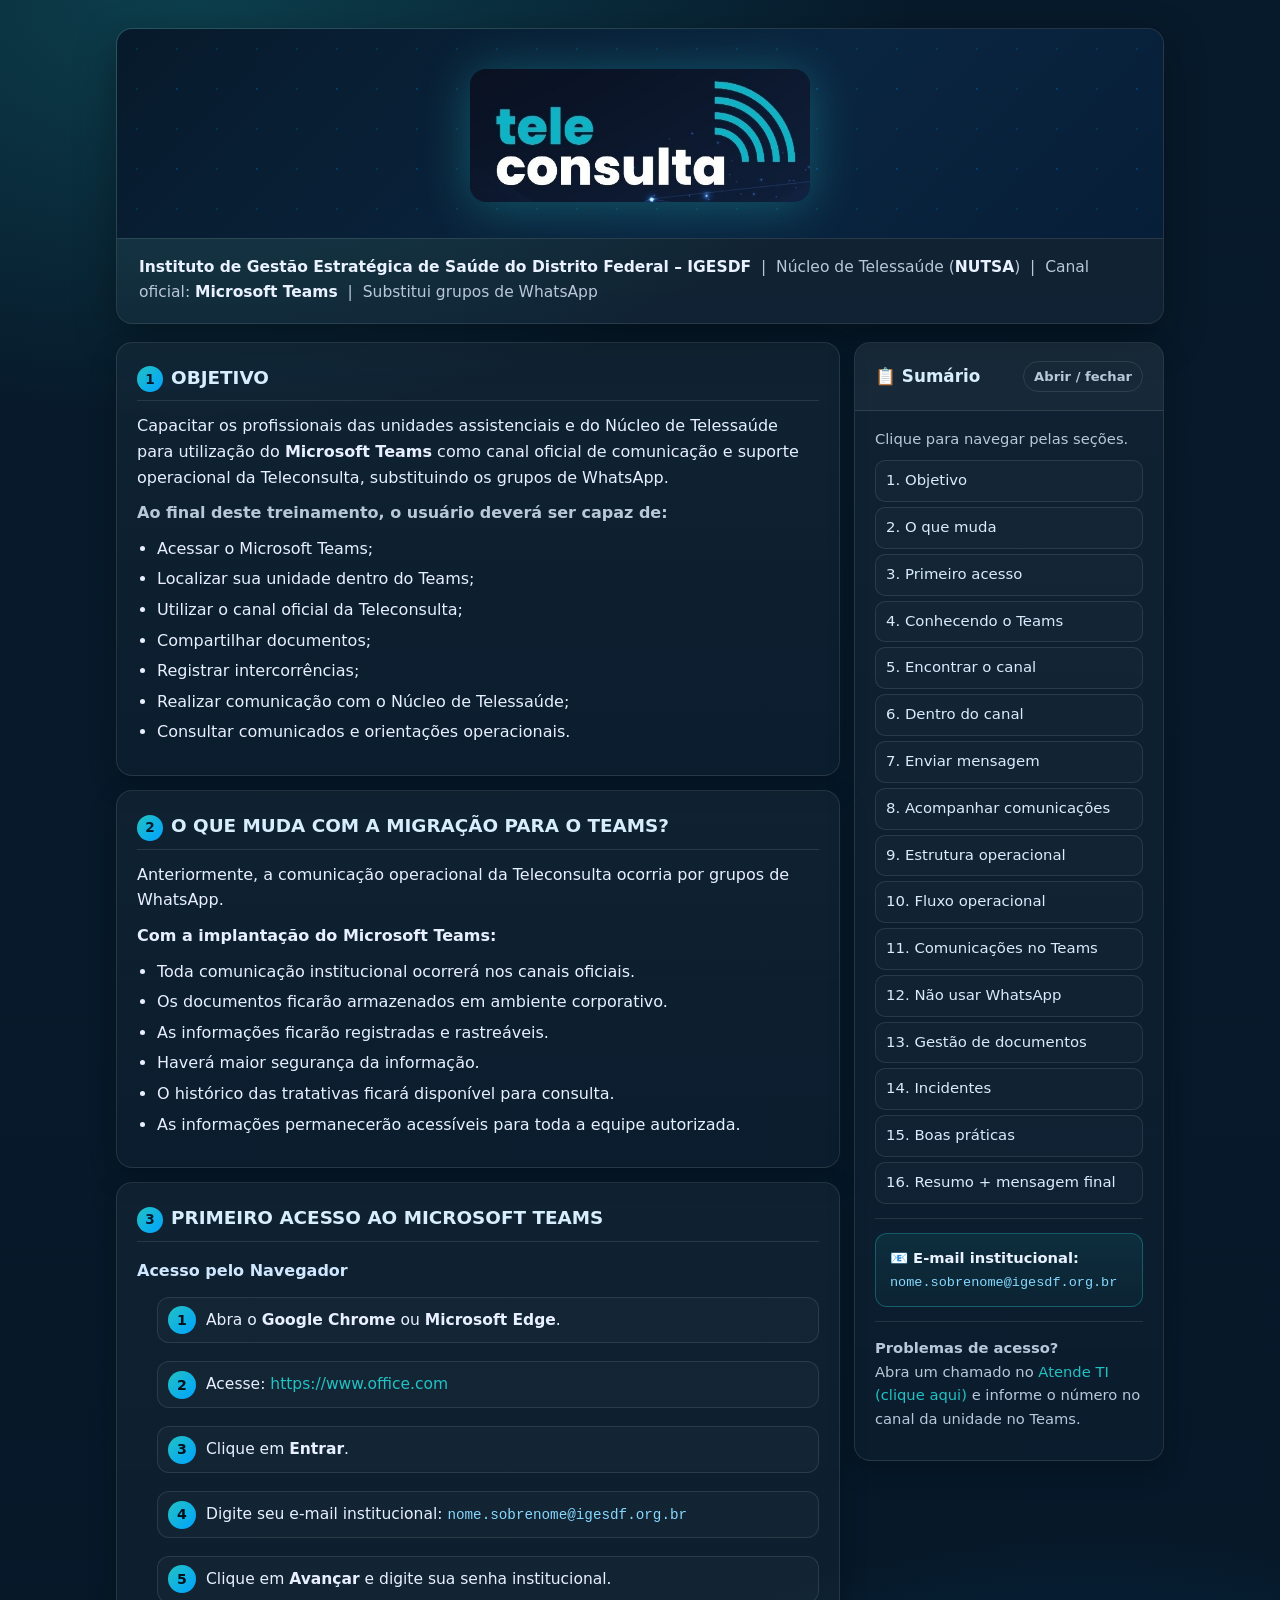
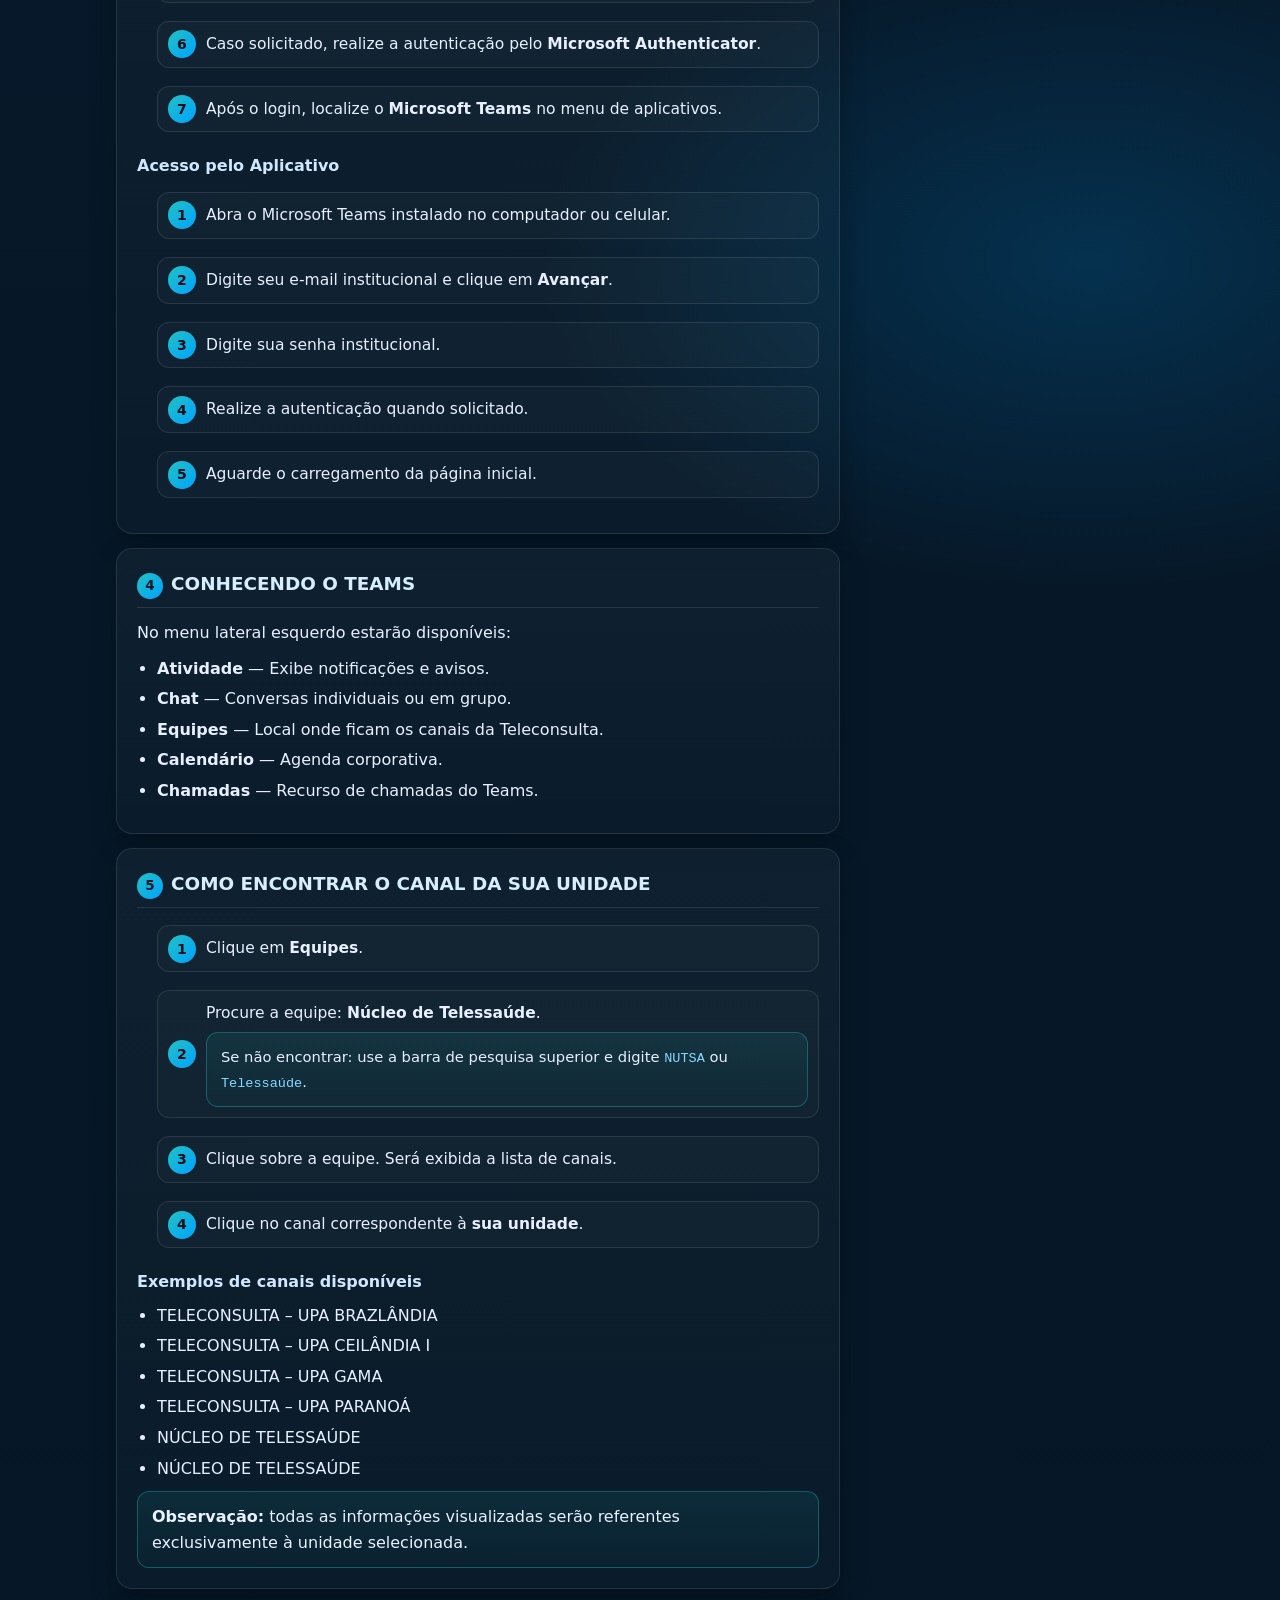
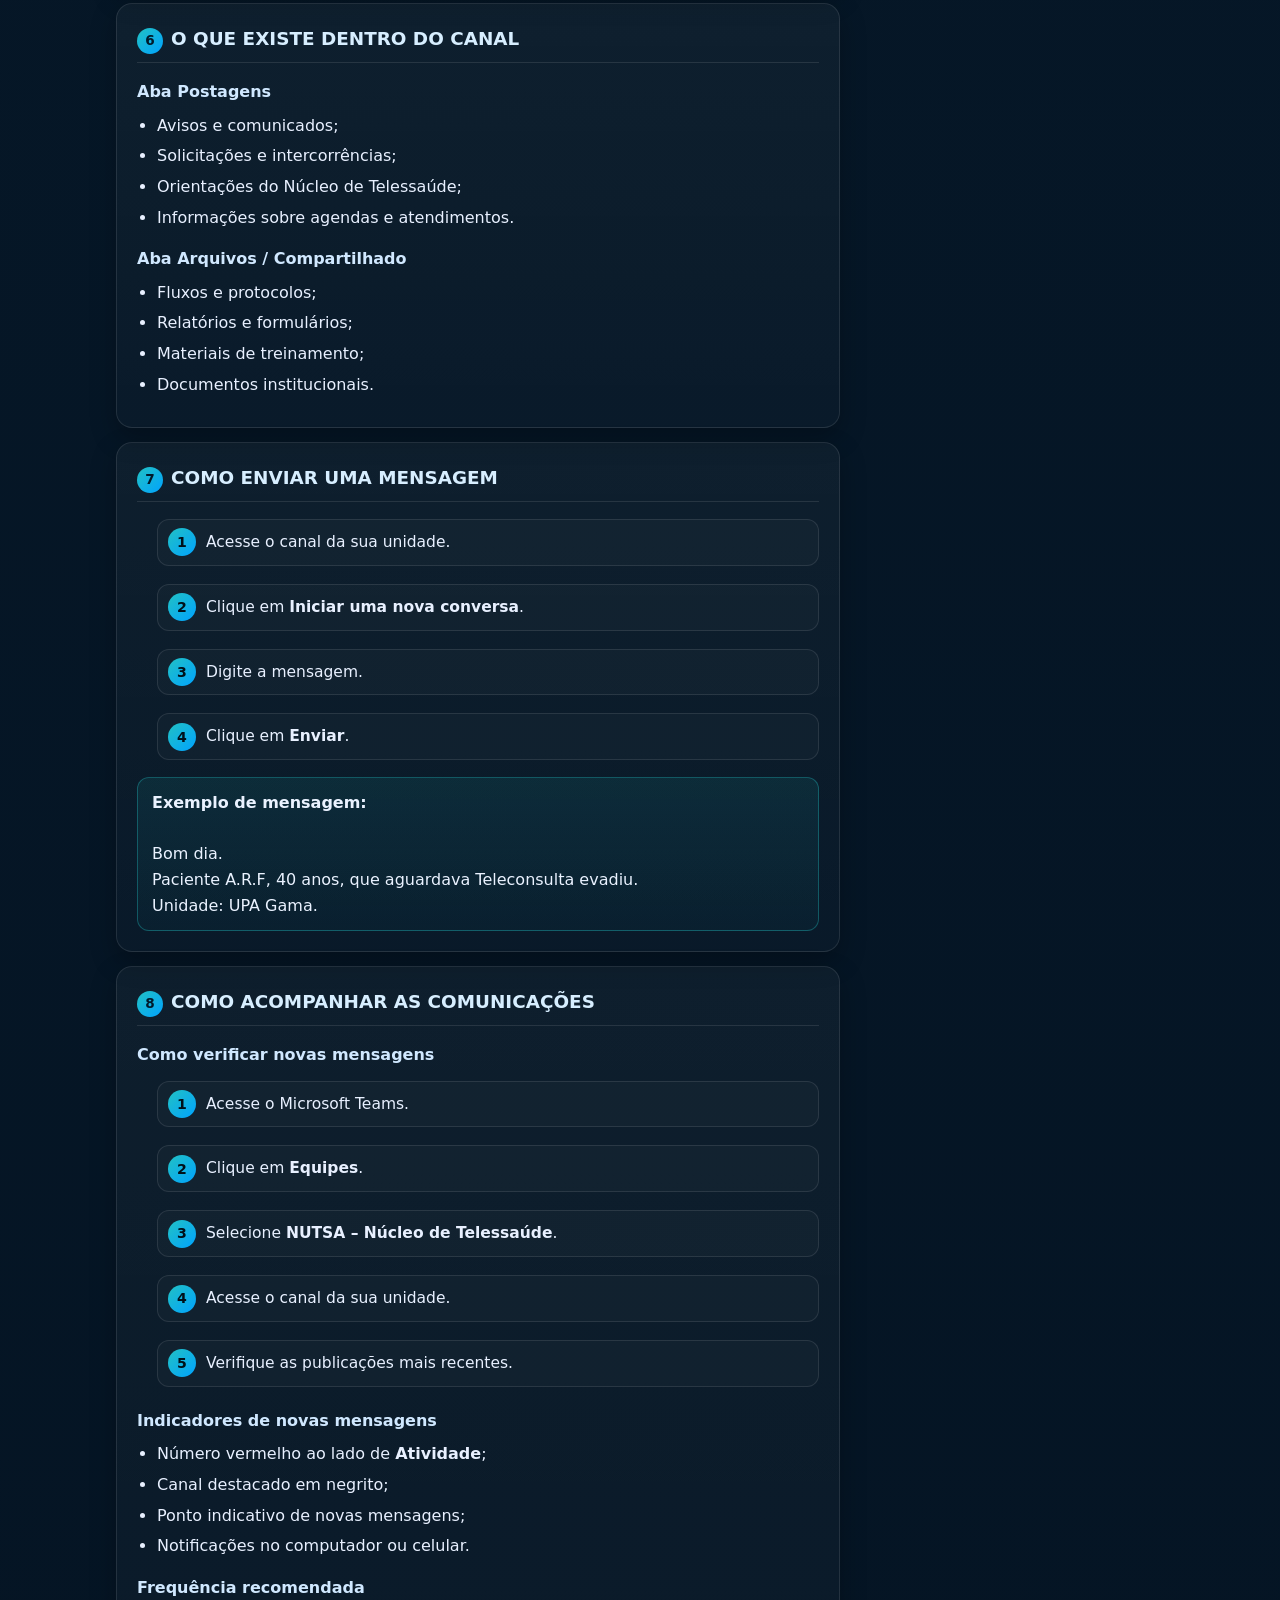
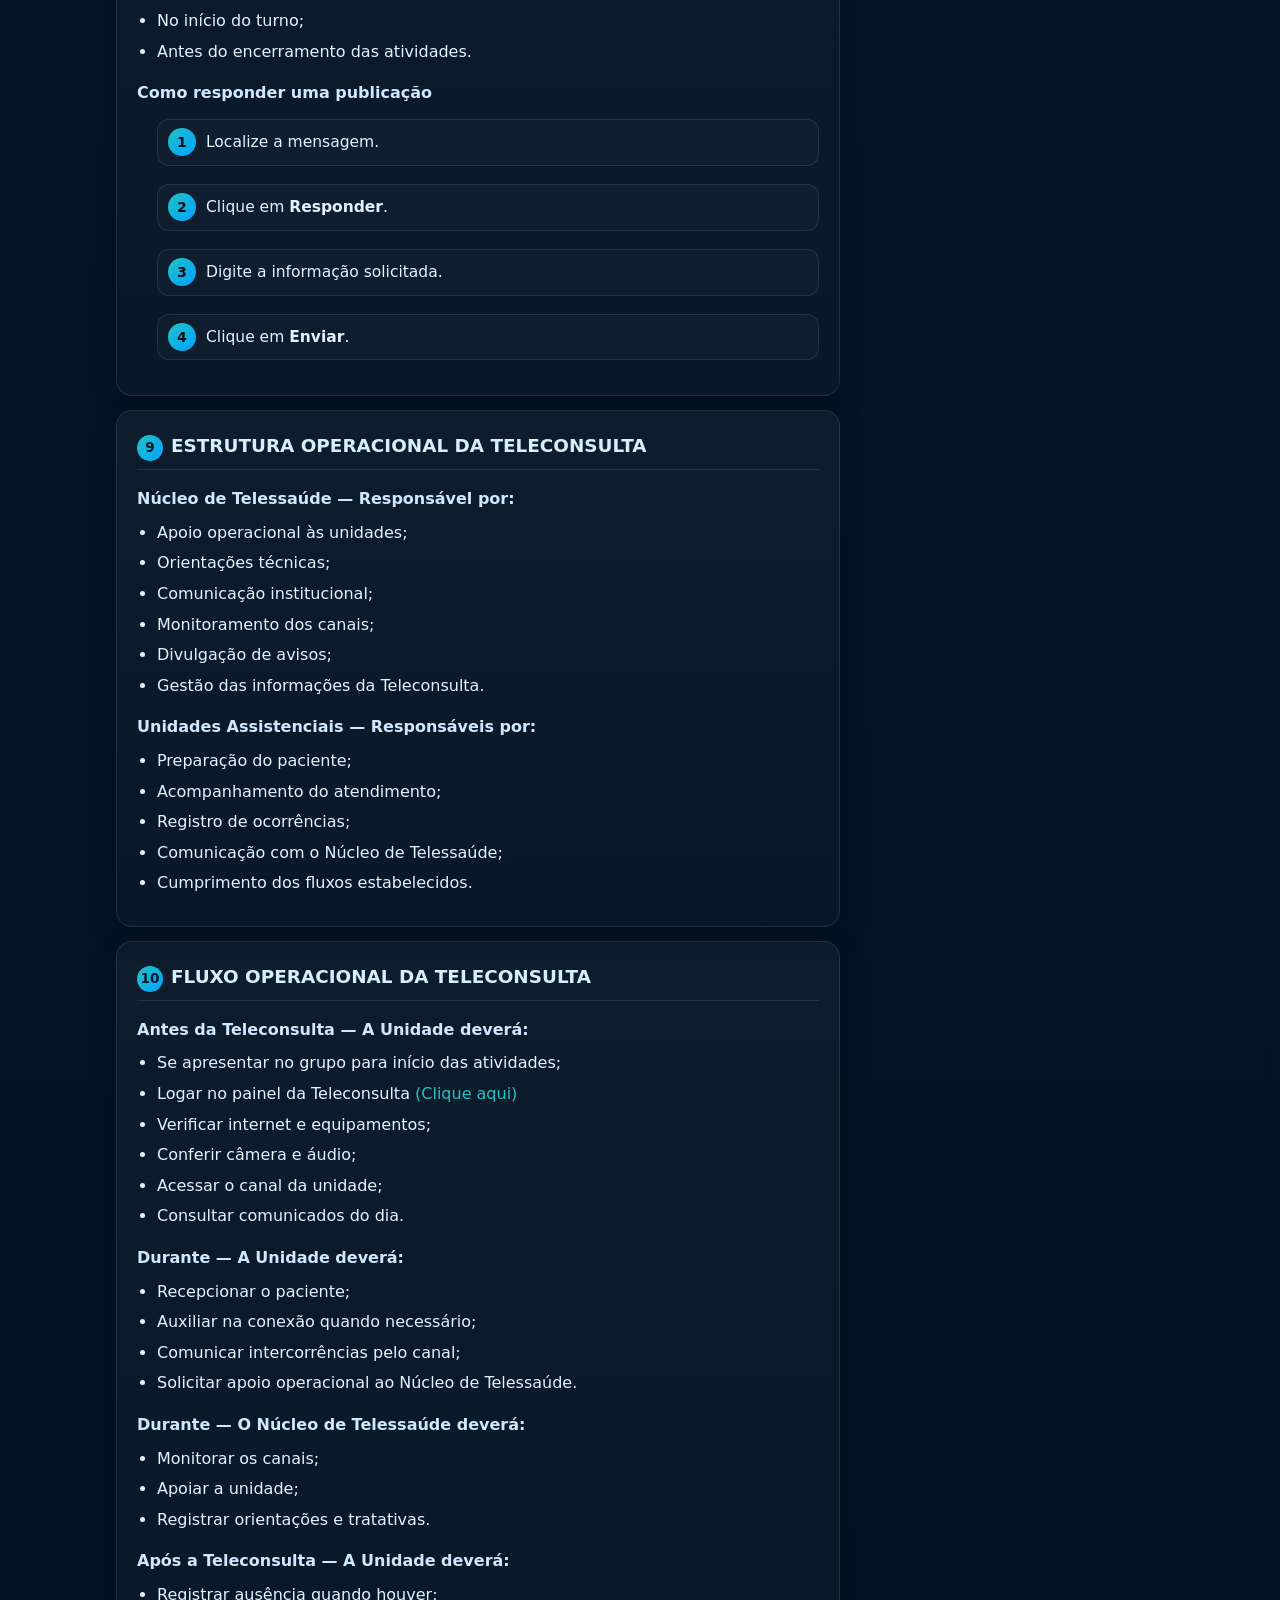
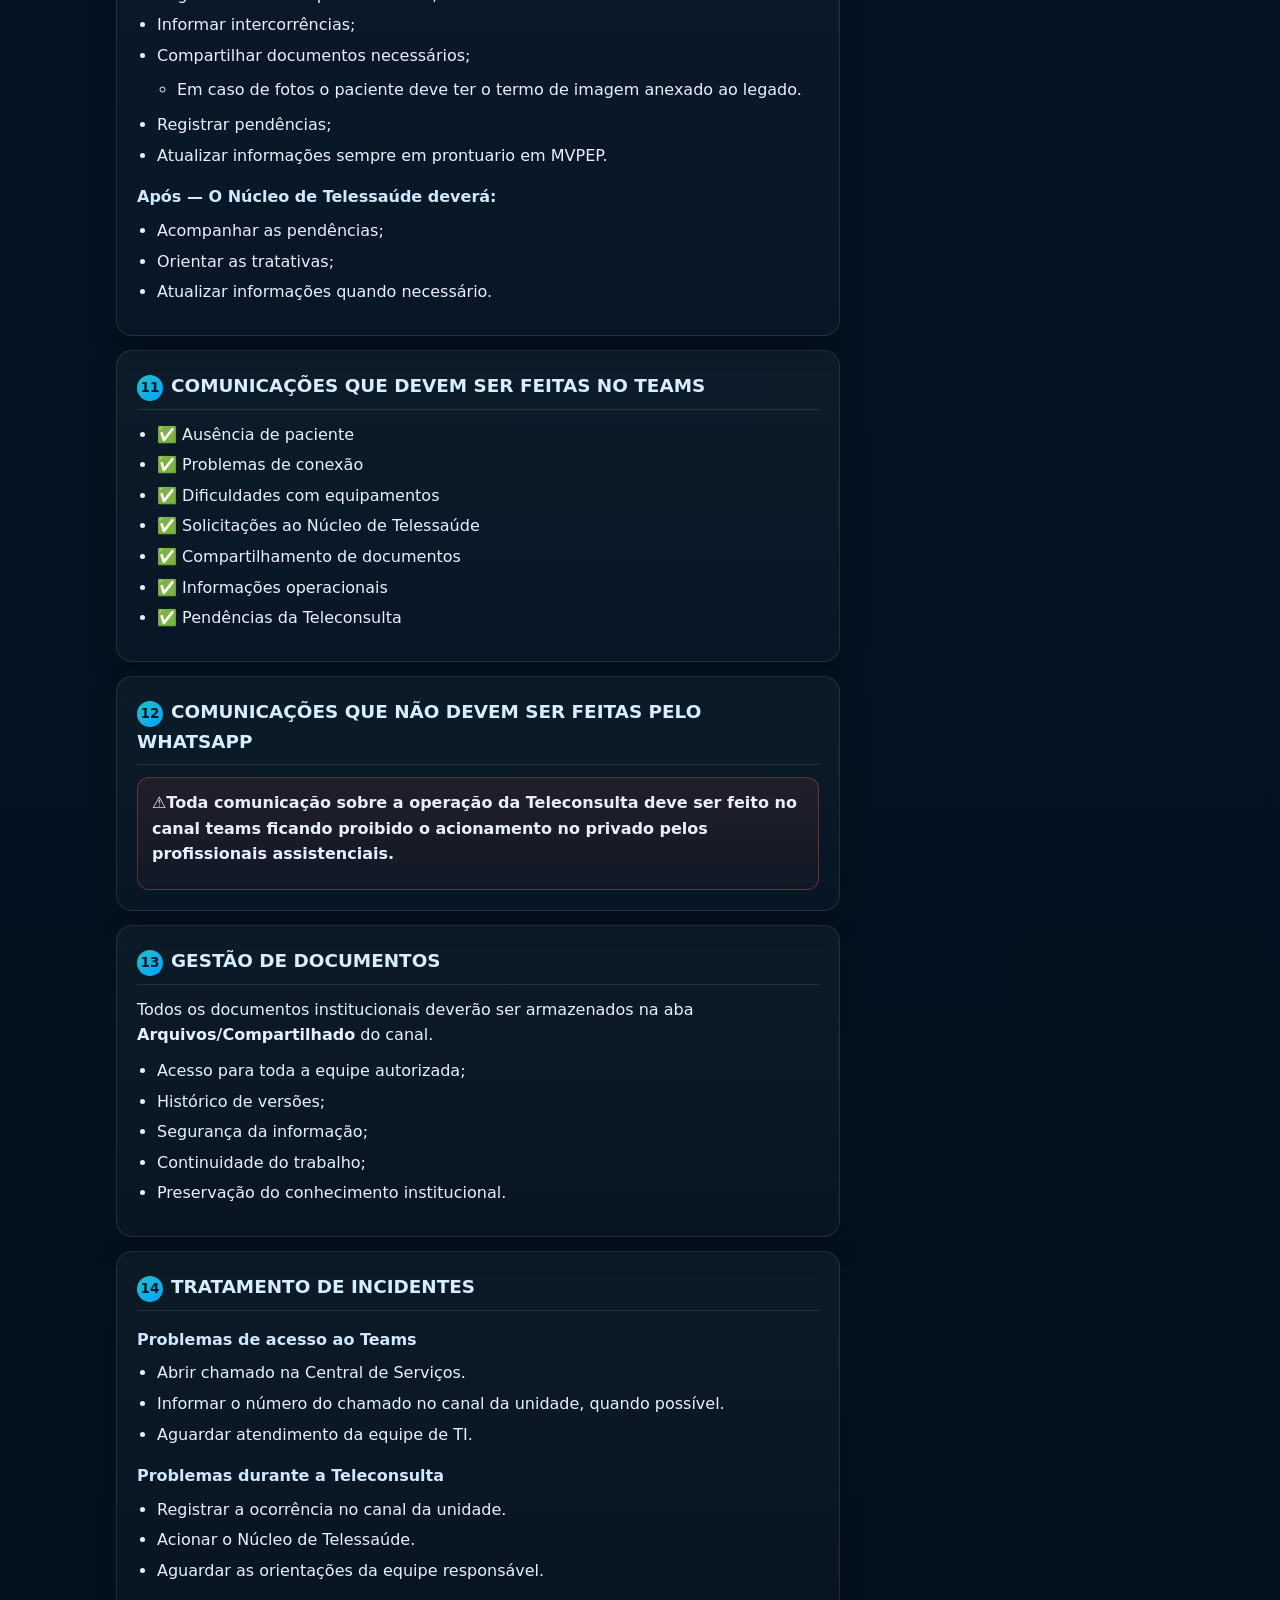
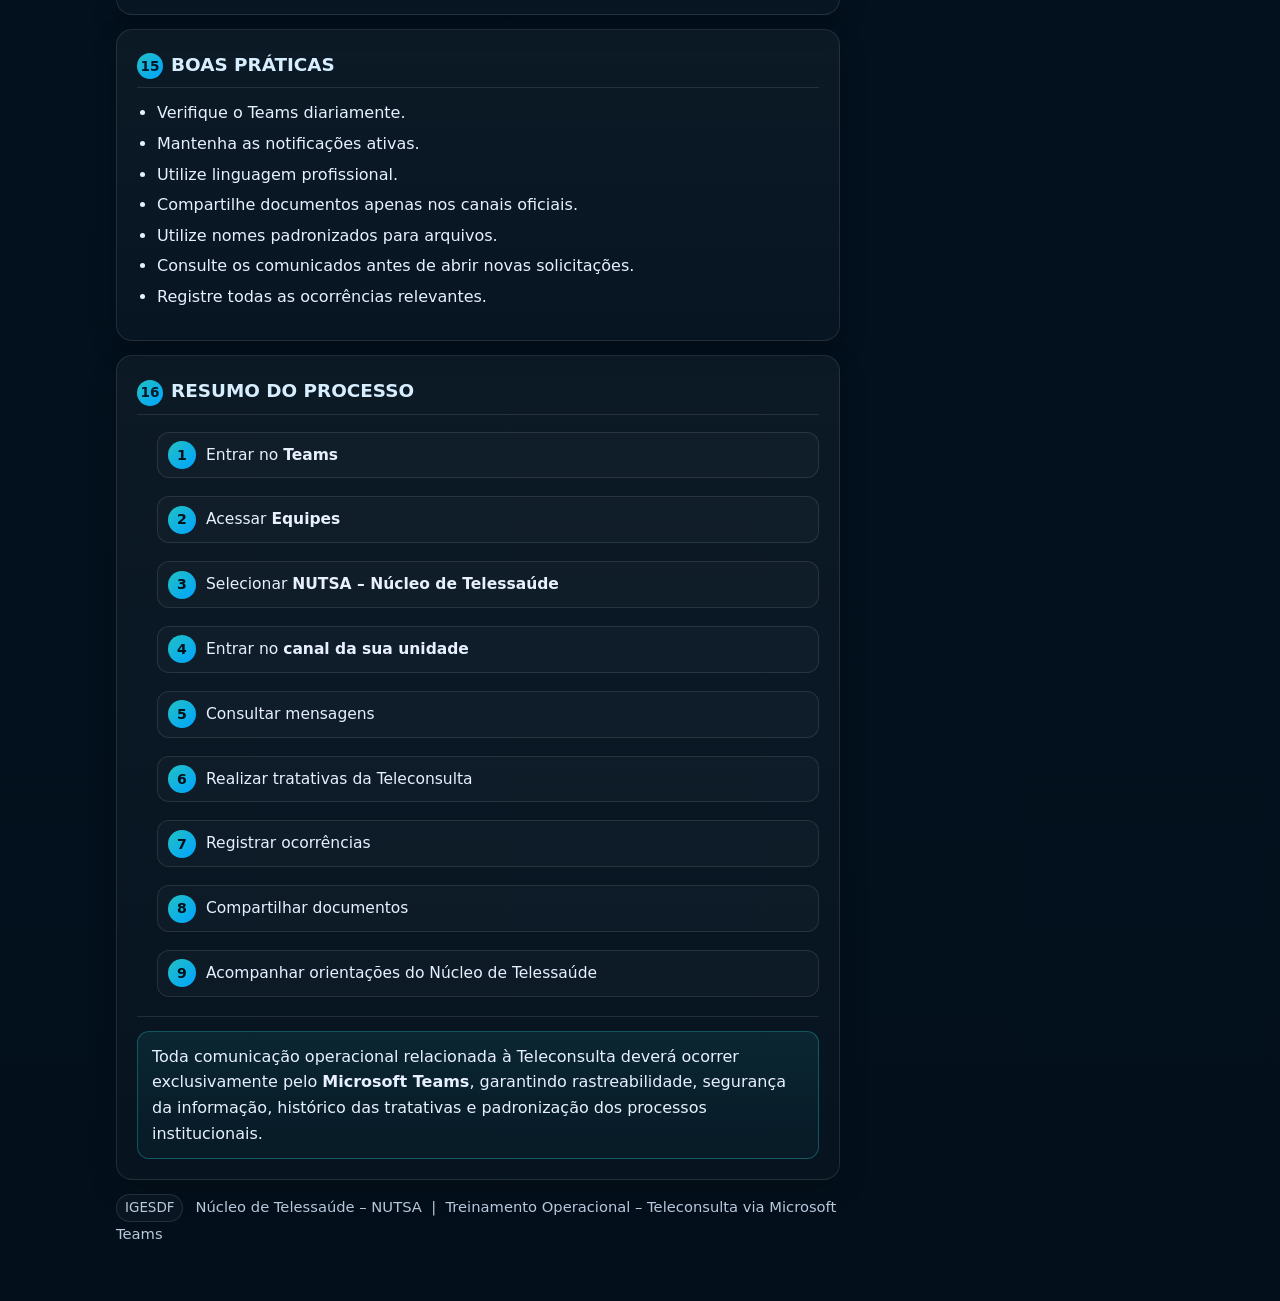
==== commit a1ce25b1: "Ajustes e correções nos textos" ====
--- a/index.html
+++ b/index.html
@@ -29,7 +29,7 @@
     <div class="hero-sub">
       <p>
         <strong>Instituto de Gestão Estratégica de Saúde do Distrito Federal – IGESDF</strong> &nbsp;|&nbsp;
-        Centro de Telessaúde (<strong>NUTSA</strong>) &nbsp;|&nbsp;
+        Núcleo de Telessaúde (<strong>NUTSA</strong>) &nbsp;|&nbsp;
         Canal oficial: <strong>Microsoft Teams</strong> &nbsp;|&nbsp;
         Substitui grupos de WhatsApp
       </p>
@@ -44,7 +44,7 @@
         <div class="inner">
           <h2><span class="num">1</span>OBJETIVO</h2>
           <p>
-            Capacitar os profissionais das unidades assistenciais e do Centro de Telessaúde para utilização do
+            Capacitar os profissionais das unidades assistenciais e do Núcleo de Telessaúde para utilização do
             <strong>Microsoft Teams</strong> como canal oficial de comunicação e suporte operacional da Teleconsulta,
             substituindo os grupos de WhatsApp.
           </p>
@@ -55,7 +55,7 @@
             <li>Utilizar o canal oficial da Teleconsulta;</li>
             <li>Compartilhar documentos;</li>
             <li>Registrar intercorrências;</li>
-            <li>Realizar comunicação com o Centro de Telessaúde;</li>
+            <li>Realizar comunicação com o Núcleo de Telessaúde;</li>
             <li>Consultar comunicados e orientações operacionais.</li>
           </ul>
         </div>
@@ -125,7 +125,7 @@
           <ol class="steps">
             <li><p>Clique em <strong>Equipes</strong>.</p></li>
             <li>
-              <p>Procure a equipe: <strong>NUTSA – NÚCLEO DE TELESSAÚDE</strong>.</p>
+              <p>Procure a equipe: <strong>Núcleo de Telessaúde</strong>.</p>
               <div class="callout small" style="margin-top:6px">
                 Se não encontrar: use a barra de pesquisa superior e digite
                 <span class="mono">NUTSA</span> ou <span class="mono">Telessaúde</span>.
@@ -140,8 +140,8 @@
             <li>TELECONSULTA – UPA CEILÂNDIA I</li>
             <li>TELECONSULTA – UPA GAMA</li>
             <li>TELECONSULTA – UPA PARANOÁ</li>
-            <li>TELECONSULTA – HBDF</li>
-            <li>TELECONSULTA – HRSM</li>
+            <li>NÚCLEO DE TELESSAÚDE</li>
+            <li>NÚCLEO DE TELESSAÚDE</li>
           </ul>
           <div class="callout">
             <strong>Observação:</strong> todas as informações visualizadas serão referentes exclusivamente à unidade selecionada.
@@ -157,7 +157,7 @@
           <ul>
             <li>Avisos e comunicados;</li>
             <li>Solicitações e intercorrências;</li>
-            <li>Orientações do Centro de Telessaúde;</li>
+            <li>Orientações do Núcleo de Telessaúde;</li>
             <li>Informações sobre agendas e atendimentos.</li>
           </ul>
           <h3>Aba Arquivos / Compartilhado</h3>
@@ -183,7 +183,7 @@
           <div class="callout" style="margin-top:12px">
             <strong>Exemplo de mensagem:</strong><br/><br/>
             Bom dia.<br/>
-            Paciente agendado para teleconsulta às 10h não compareceu.<br/>
+            Paciente A.R.F, 40 anos, que aguardava Teleconsulta evadiu.<br/>
             Unidade: UPA Gama.
           </div>
         </div>
@@ -211,8 +211,6 @@
           <h3>Frequência recomendada</h3>
           <ul>
             <li>No início do turno;</li>
-            <li>Antes do início das teleconsultas;</li>
-            <li>Após cada atendimento realizado;</li>
             <li>Antes do encerramento das atividades.</li>
           </ul>
           <h3>Como responder uma publicação</h3>
@@ -229,7 +227,7 @@
       <section class="card" id="estrutura">
         <div class="inner">
           <h2><span class="num">9</span>ESTRUTURA OPERACIONAL DA TELECONSULTA</h2>
-          <h3>Centro de Telessaúde (NUTSA) — Responsável por:</h3>
+          <h3>Núcleo de Telessaúde — Responsável por:</h3>
           <ul>
             <li>Apoio operacional às unidades;</li>
             <li>Orientações técnicas;</li>
@@ -243,7 +241,7 @@
             <li>Preparação do paciente;</li>
             <li>Acompanhamento do atendimento;</li>
             <li>Registro de ocorrências;</li>
-            <li>Comunicação com o Centro de Telessaúde;</li>
+            <li>Comunicação com o Núcleo de Telessaúde;</li>
             <li>Cumprimento dos fluxos estabelecidos.</li>
           </ul>
         </div>
@@ -255,7 +253,8 @@
           <h2><span class="num">10</span>FLUXO OPERACIONAL DA TELECONSULTA</h2>
           <h3>Antes da Teleconsulta — A Unidade deverá:</h3>
           <ul>
-            <li>Confirmar o agendamento;</li>
+            <li>Se apresentar no grupo para início das atividades;</li>
+            <li>Logar no painel da Teleconsulta <a href="http://teleconsulta.hbdf.com.br" target="_blank">(Clique aqui)</a> </li>
             <li>Verificar internet e equipamentos;</li>
             <li>Conferir câmera e áudio;</li>
             <li>Acessar o canal da unidade;</li>
@@ -266,9 +265,9 @@
             <li>Recepcionar o paciente;</li>
             <li>Auxiliar na conexão quando necessário;</li>
             <li>Comunicar intercorrências pelo canal;</li>
-            <li>Solicitar apoio operacional ao Centro de Telessaúde.</li>
-          </ul>
-          <h3>Durante — O Centro de Telessaúde deverá:</h3>
+            <li>Solicitar apoio operacional ao Núcleo de Telessaúde.</li>
+          </ul>
+          <h3>Durante — O Núcleo de Telessaúde deverá:</h3>
           <ul>
             <li>Monitorar os canais;</li>
             <li>Apoiar a unidade;</li>
@@ -279,9 +278,13 @@
             <li>Registrar ausência quando houver;</li>
             <li>Informar intercorrências;</li>
             <li>Compartilhar documentos necessários;</li>
-            <li>Registrar pendências.</li>
-          </ul>
-          <h3>Após — O Centro de Telessaúde deverá:</h3>
+              <ul>
+                <li>Em caso de fotos o paciente deve ter o termo de imagem anexado ao legado.</li>
+              </ul>
+            <li>Registrar pendências;</li>
+            <li>Atualizar informações sempre em prontuario em MVPEP.</li>
+          </ul>
+          <h3>Após — O Núcleo de Telessaúde deverá:</h3>
           <ul>
             <li>Acompanhar as pendências;</li>
             <li>Orientar as tratativas;</li>
@@ -298,10 +301,9 @@
             <li>✅ Ausência de paciente</li>
             <li>✅ Problemas de conexão</li>
             <li>✅ Dificuldades com equipamentos</li>
-            <li>✅ Solicitações ao Centro de Telessaúde</li>
+            <li>✅ Solicitações ao Núcleo de Telessaúde</li>
             <li>✅ Compartilhamento de documentos</li>
             <li>✅ Informações operacionais</li>
-            <li>✅ Alterações de agenda</li>
             <li>✅ Pendências da Teleconsulta</li>
           </ul>
         </div>
@@ -312,14 +314,7 @@
         <div class="inner">
           <h2><span class="num">12</span>COMUNICAÇÕES QUE NÃO DEVEM SER FEITAS PELO WHATSAPP</h2>
           <div class="callout danger">
-            <ul>
-              <li>❌ Solicitações operacionais</li>
-              <li>❌ Compartilhamento de documentos institucionais</li>
-              <li>❌ Registro de intercorrências</li>
-              <li>❌ Tratativas da Teleconsulta</li>
-              <li>❌ Comunicação oficial entre unidade e Telessaúde</li>
-            </ul>
-            <p style="margin:8px 0 0"><strong>Toda comunicação deverá ocorrer pelo Microsoft Teams.</strong></p>
+            <p>⚠️<strong>Toda comunicação sobre a operação da Teleconsulta deve ser feito no canal teams ficando proibido o acionamento no privado pelos profissionais assistenciais.</strong></p>
           </div>
         </div>
       </section>
@@ -352,7 +347,7 @@
           <h3>Problemas durante a Teleconsulta</h3>
           <ul>
             <li>Registrar a ocorrência no canal da unidade.</li>
-            <li>Acionar o Centro de Telessaúde.</li>
+            <li>Acionar o Núcleo de Telessaúde.</li>
             <li>Aguardar as orientações da equipe responsável.</li>
           </ul>
         </div>
@@ -387,7 +382,7 @@
             <li><p>Realizar tratativas da Teleconsulta</p></li>
             <li><p>Registrar ocorrências</p></li>
             <li><p>Compartilhar documentos</p></li>
-            <li><p>Acompanhar orientações do Centro de Telessaúde</p></li>
+            <li><p>Acompanhar orientações do Núcleo de Telessaúde</p></li>
           </ol>
           <div class="hr"></div>
           <div class="callout">
@@ -402,7 +397,7 @@
 
       <footer>
         <span class="badge">IGESDF</span>&ensp;
-        <span class="small">Centro de Telessaúde – NUTSA &nbsp;|&nbsp; Treinamento Operacional – Teleconsulta via Microsoft Teams</span>
+        <span class="small">Núcleo de Telessaúde – NUTSA &nbsp;|&nbsp; Treinamento Operacional – Teleconsulta via Microsoft Teams</span>
       </footer>
 
     </main>
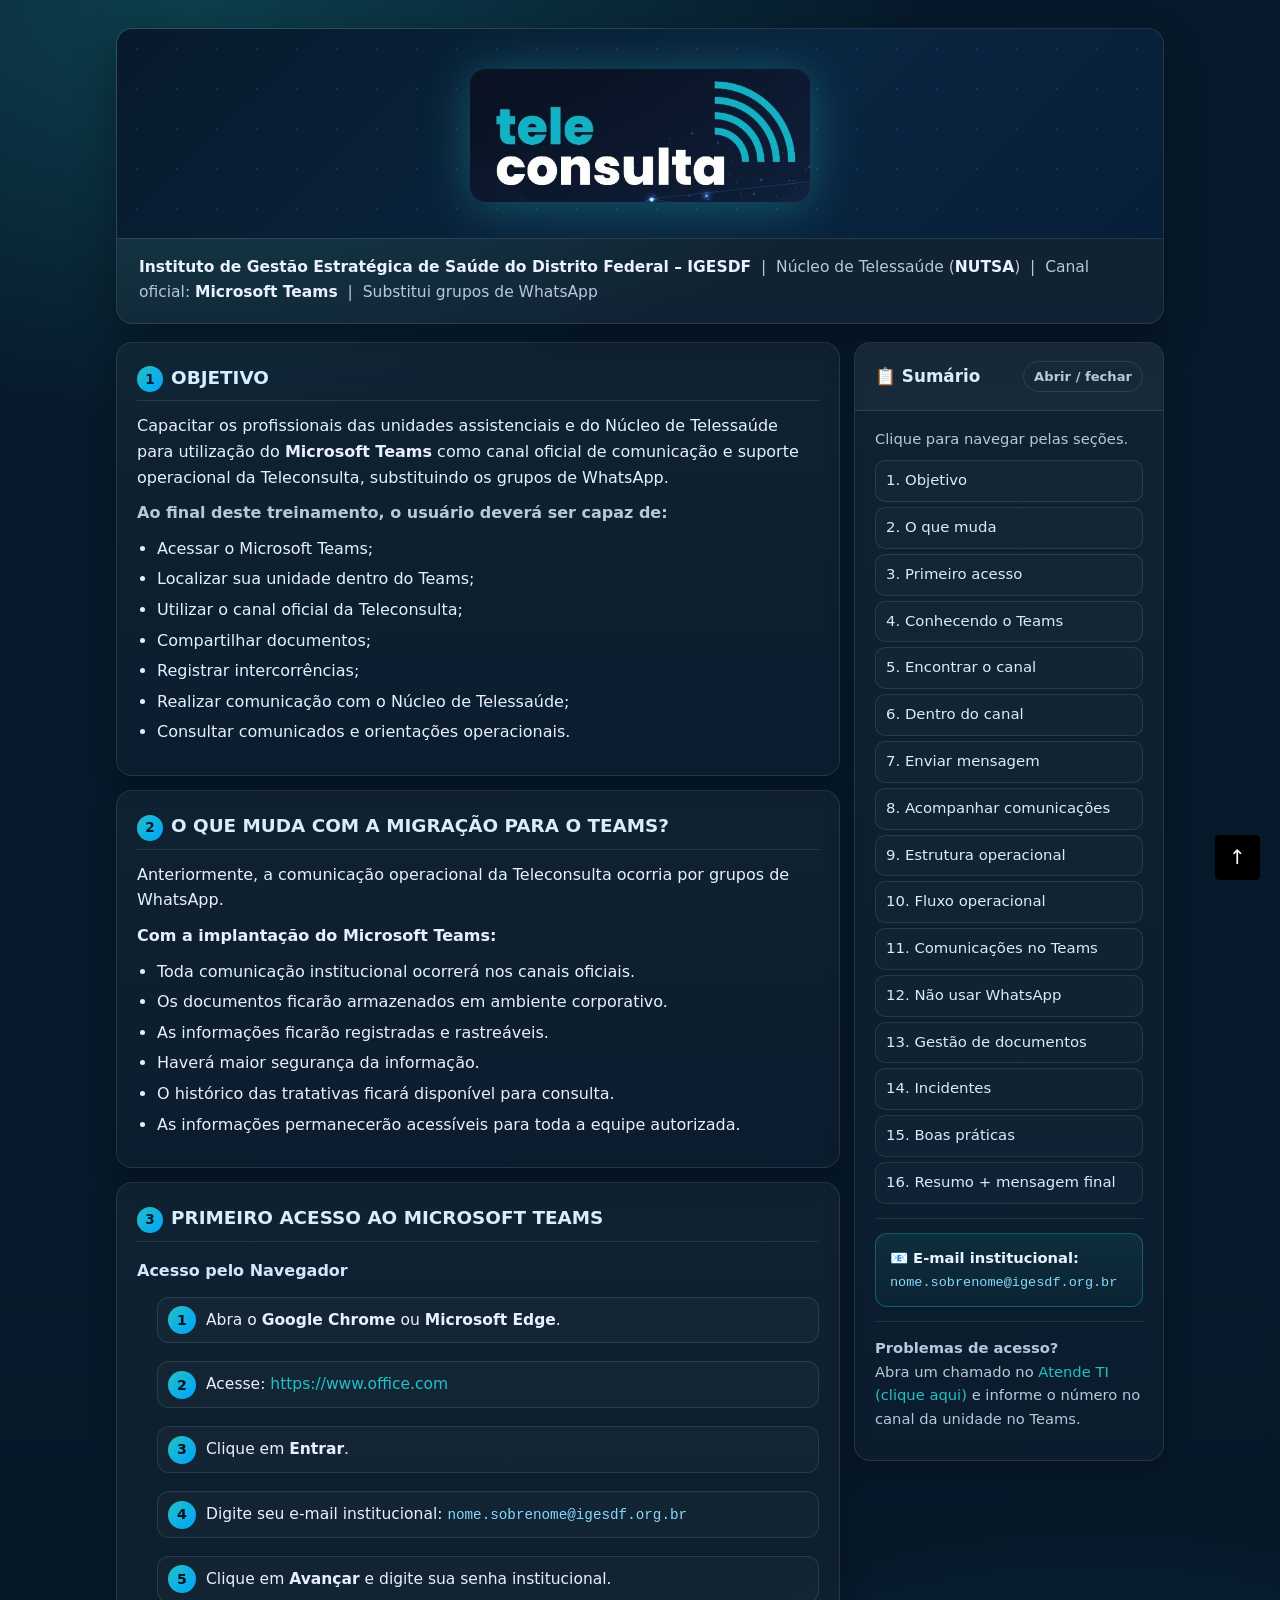
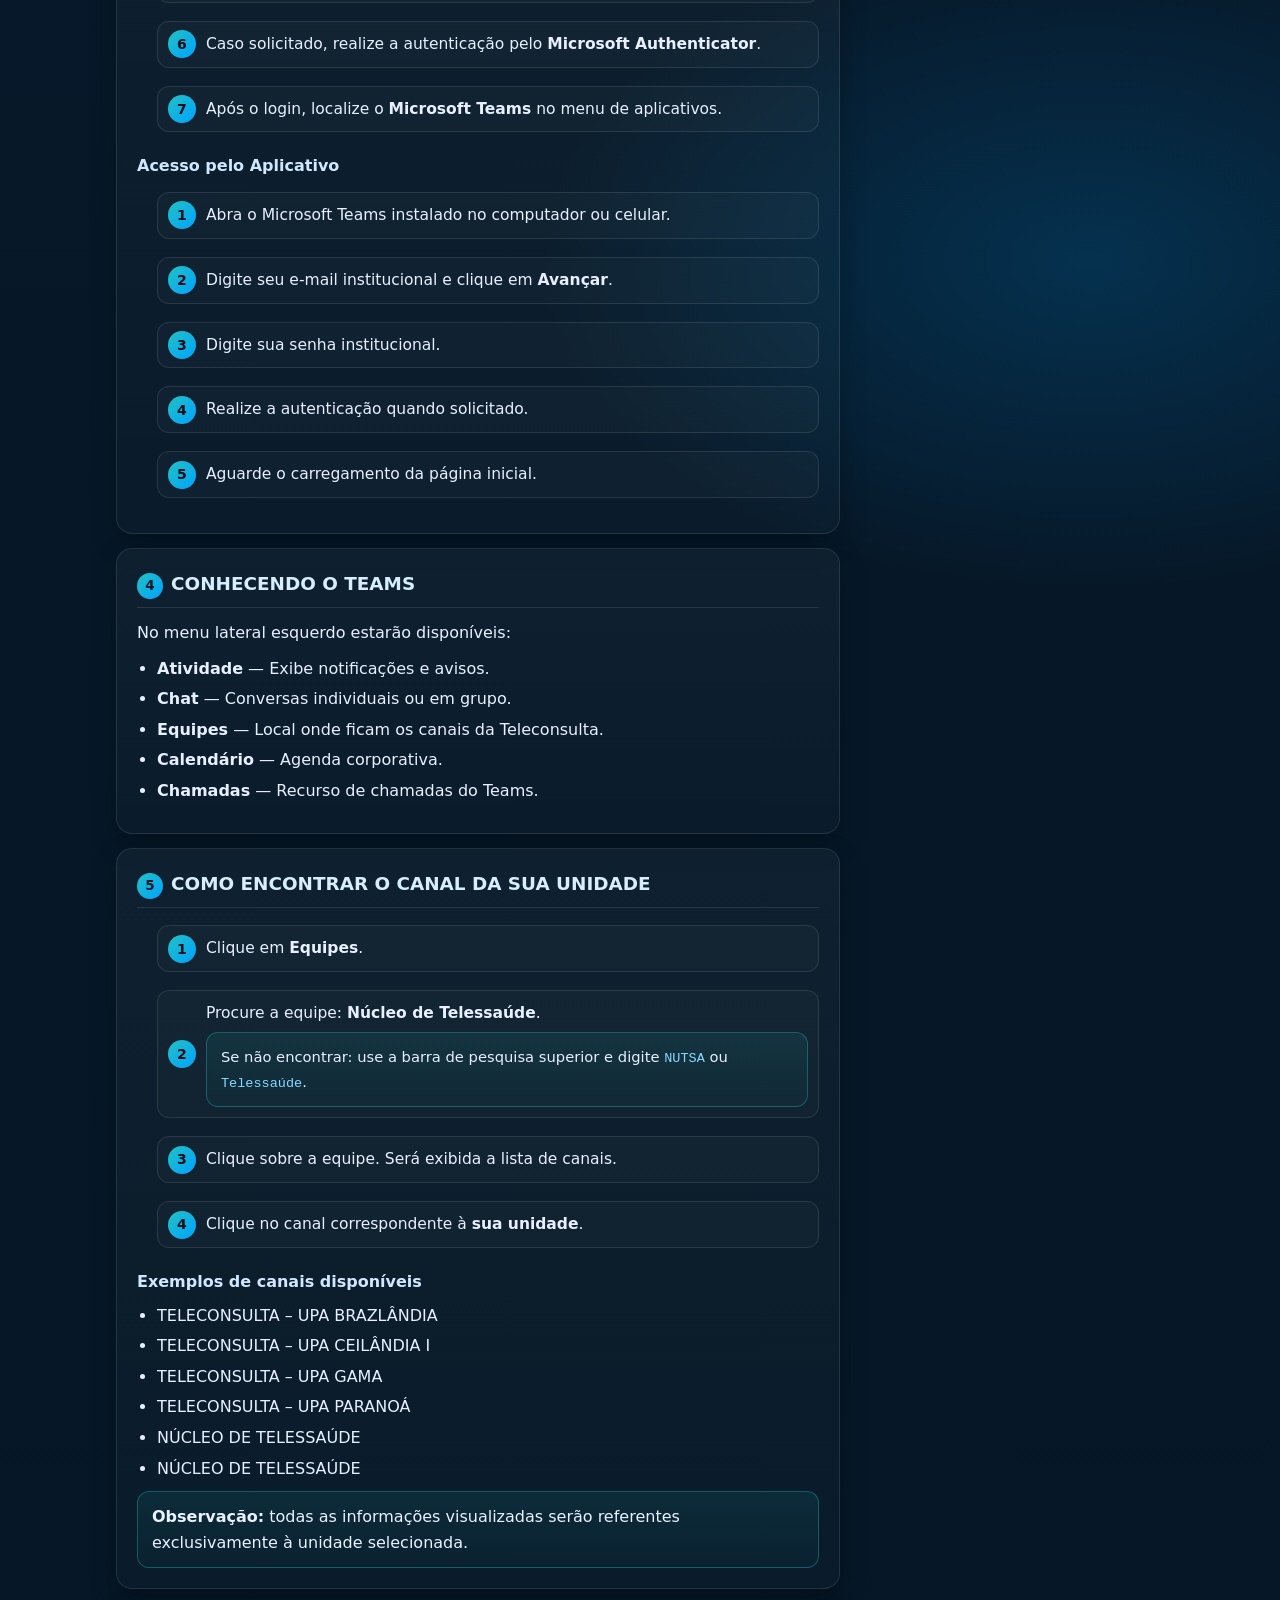
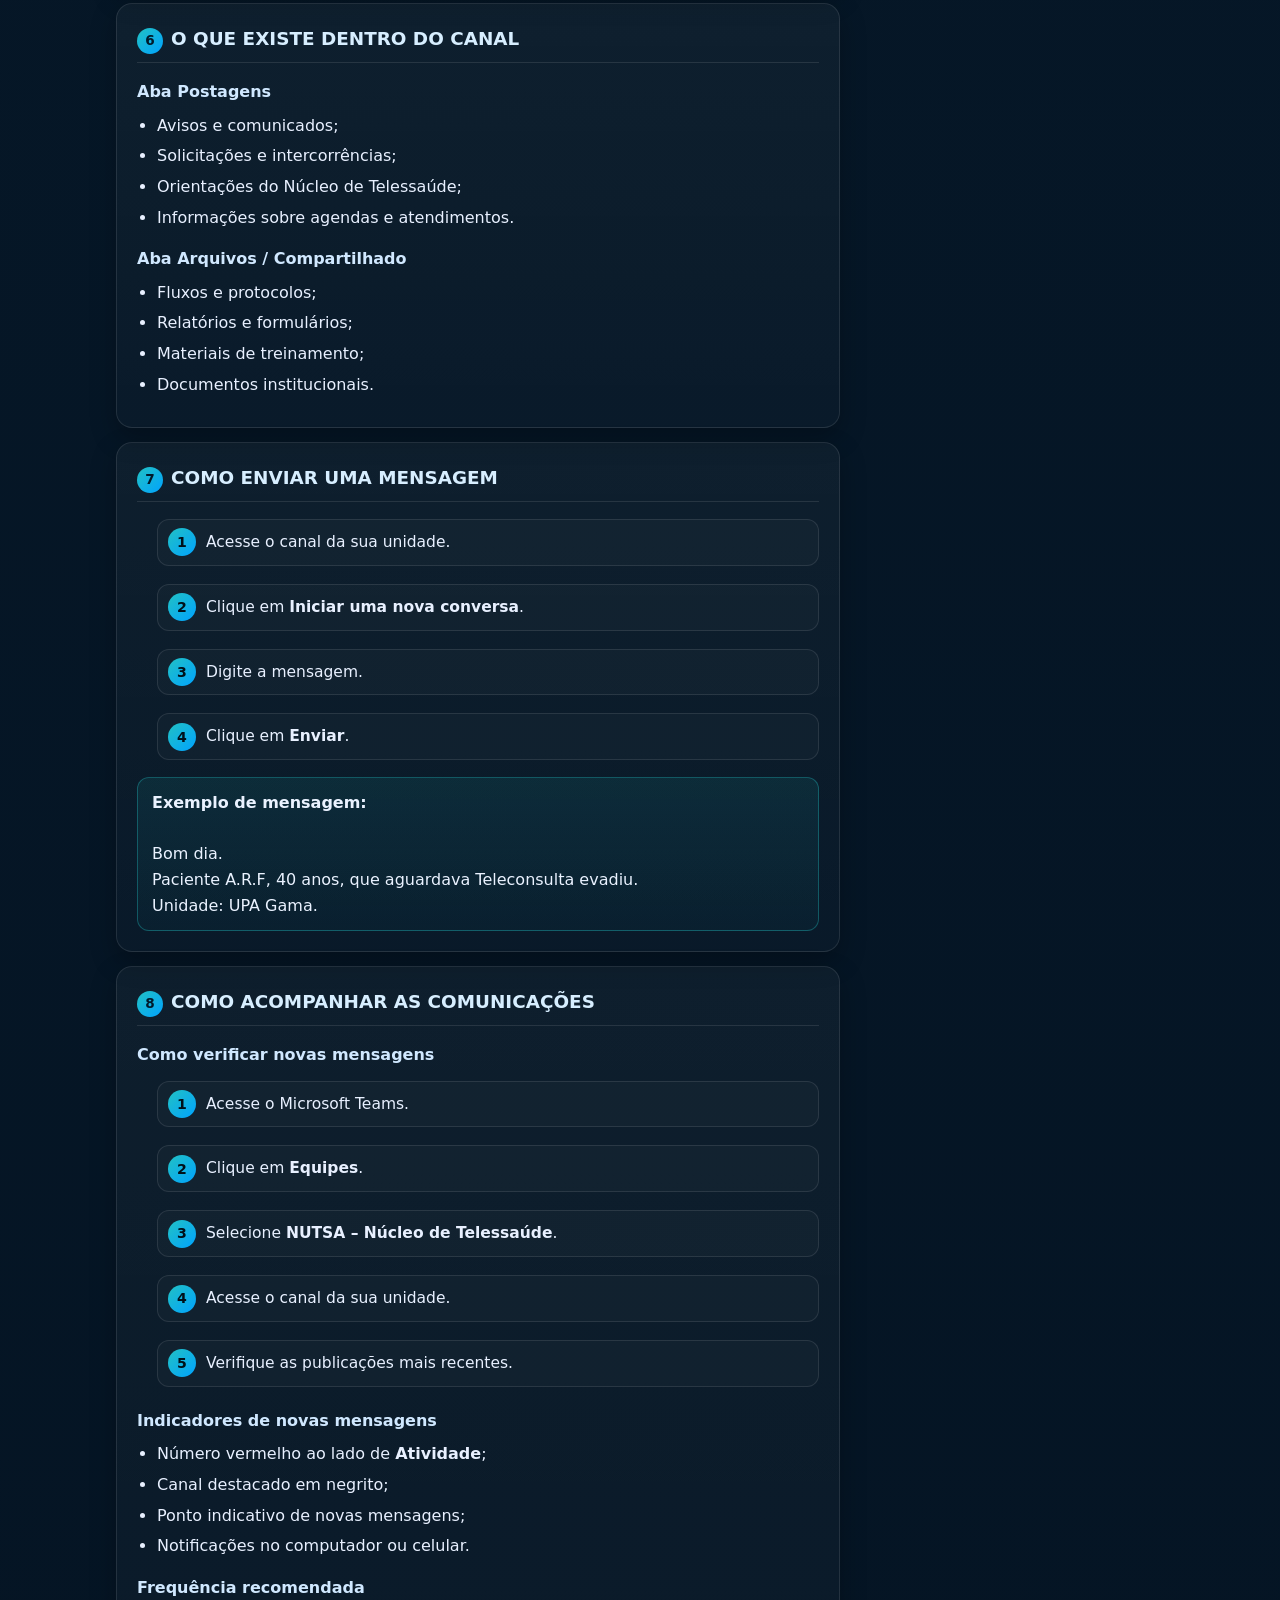
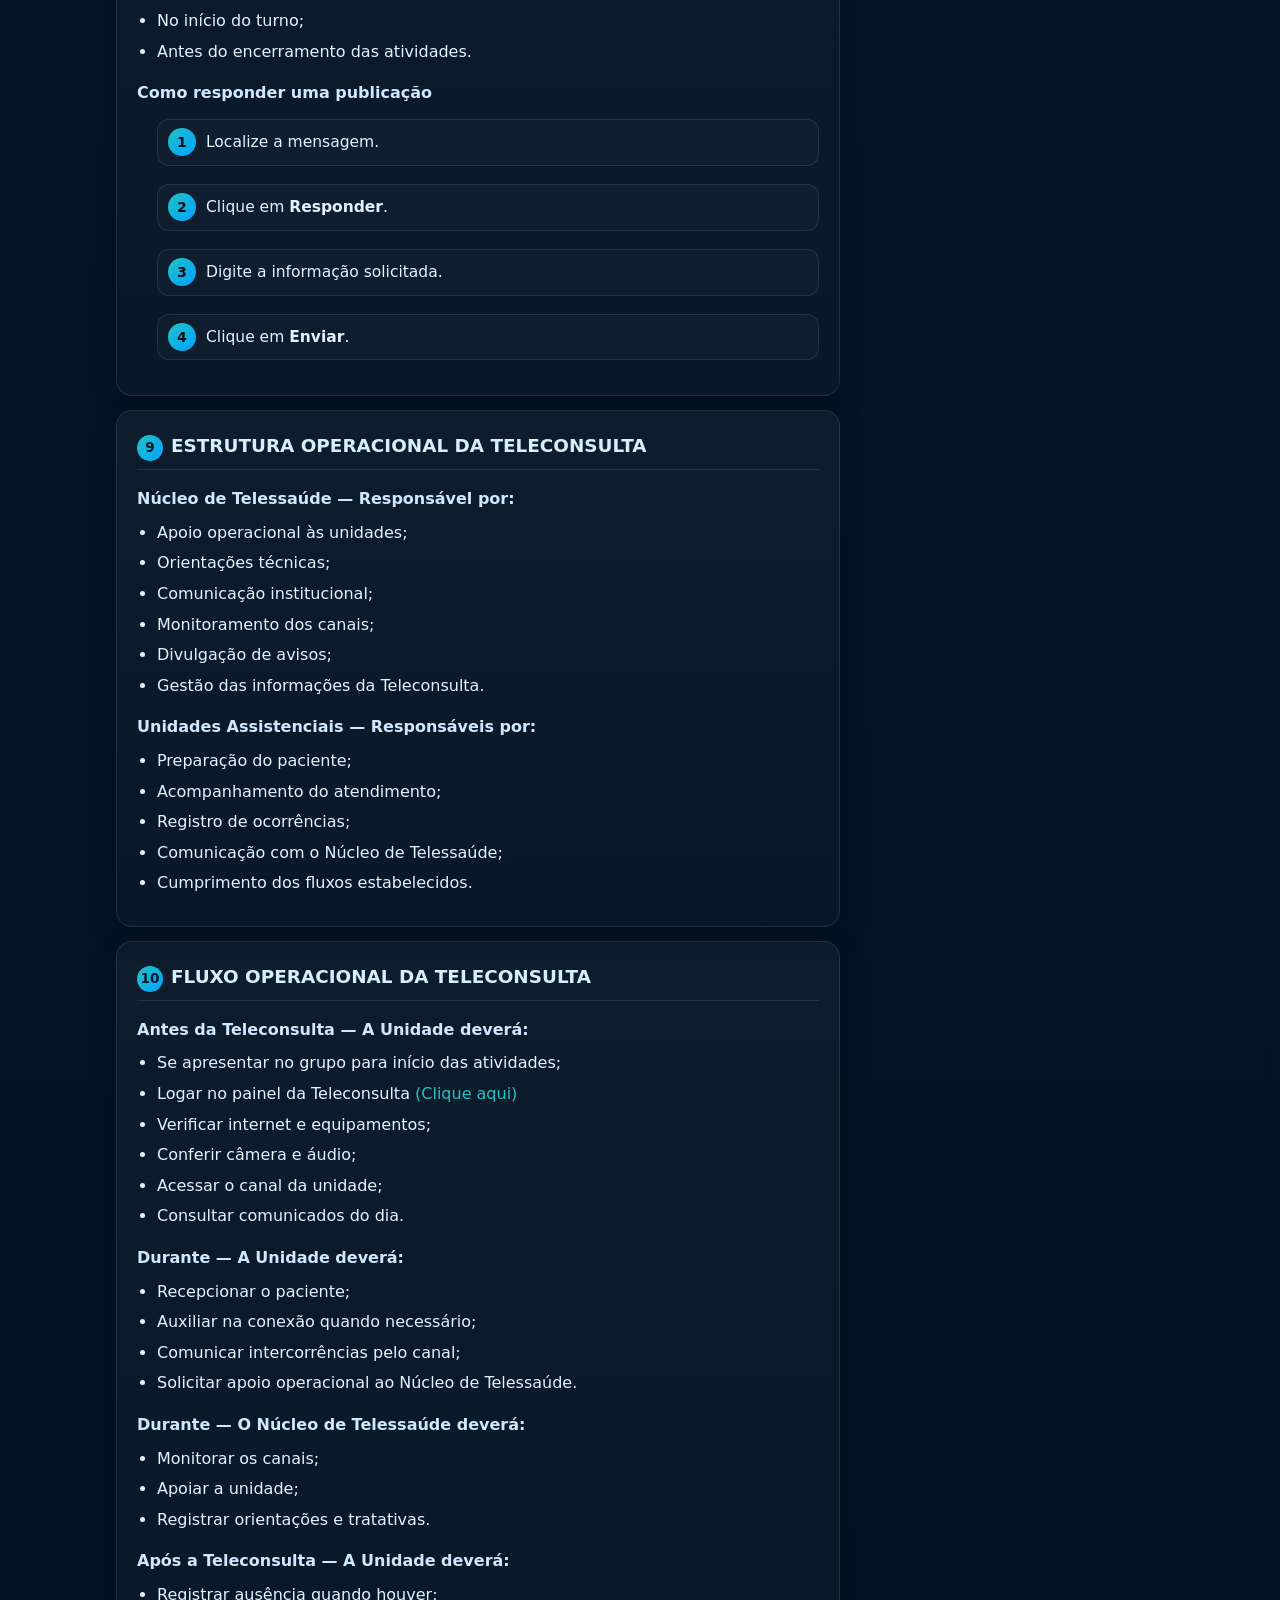
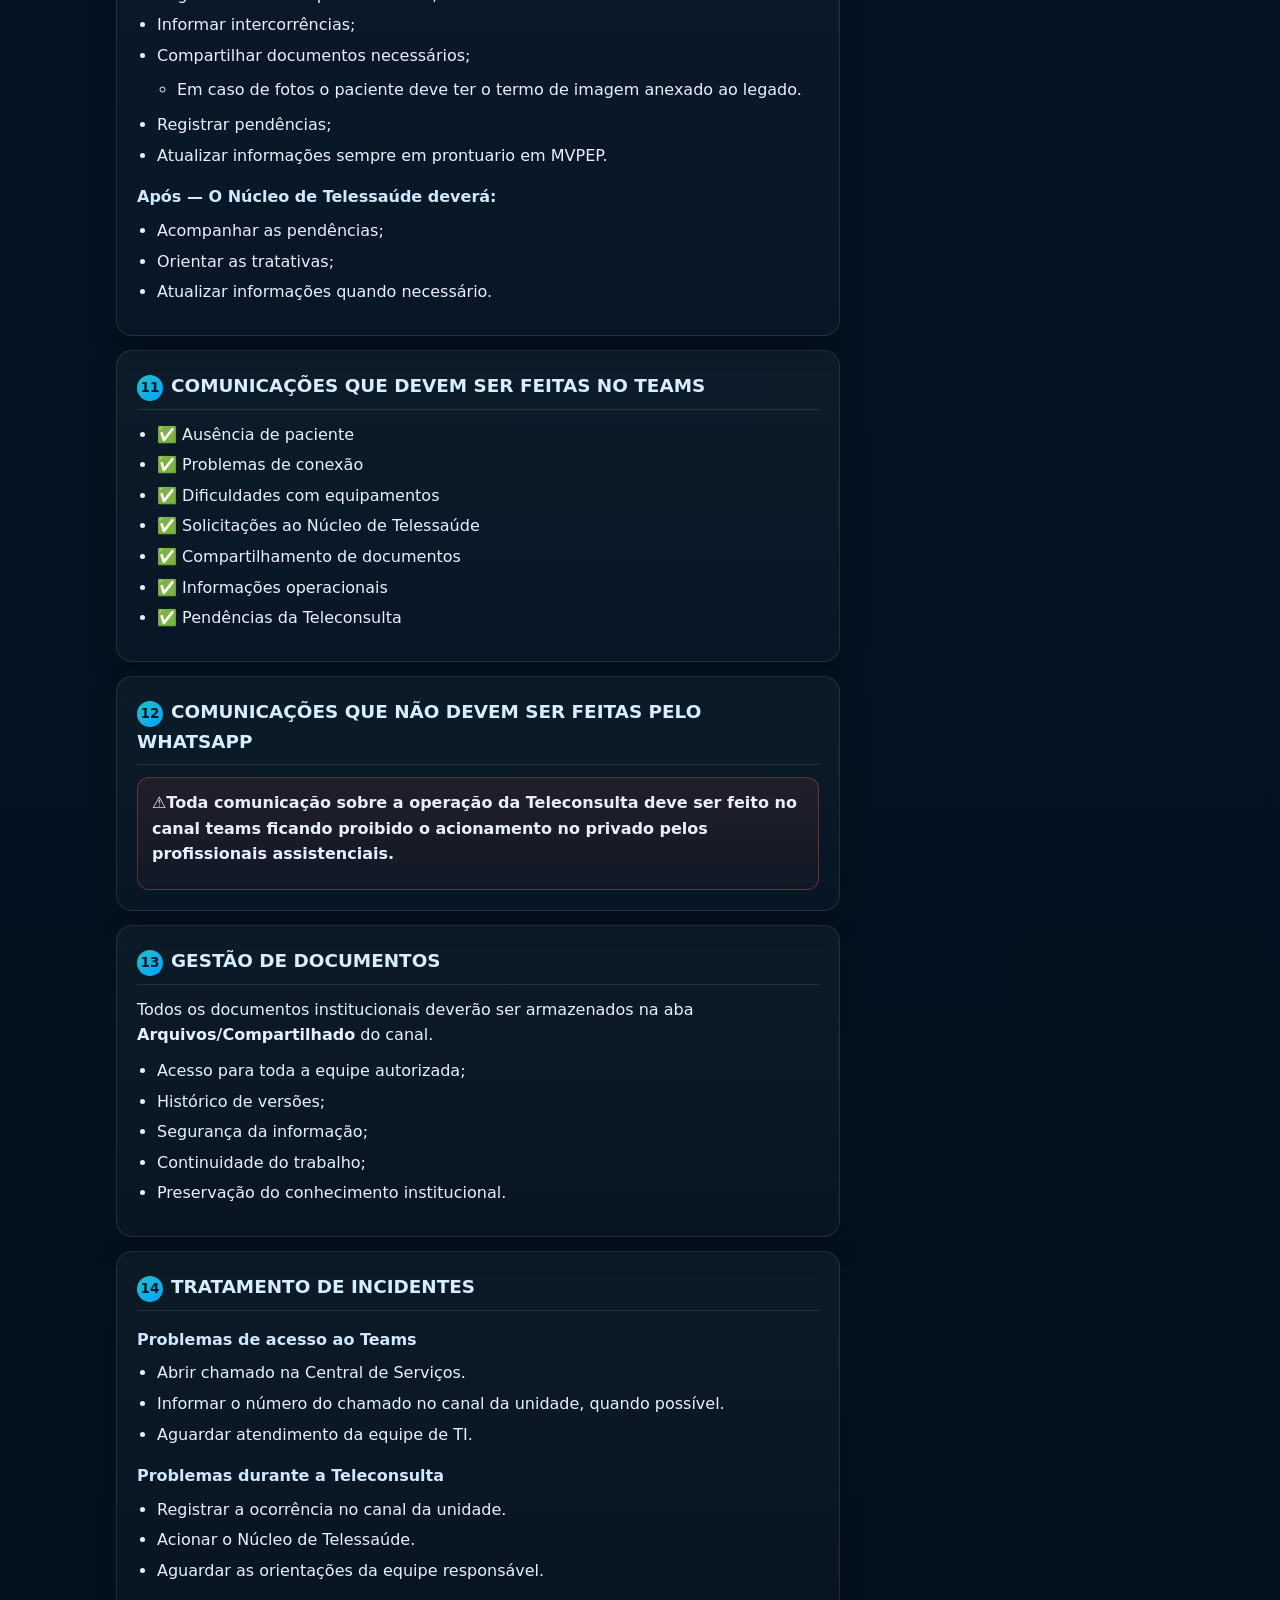
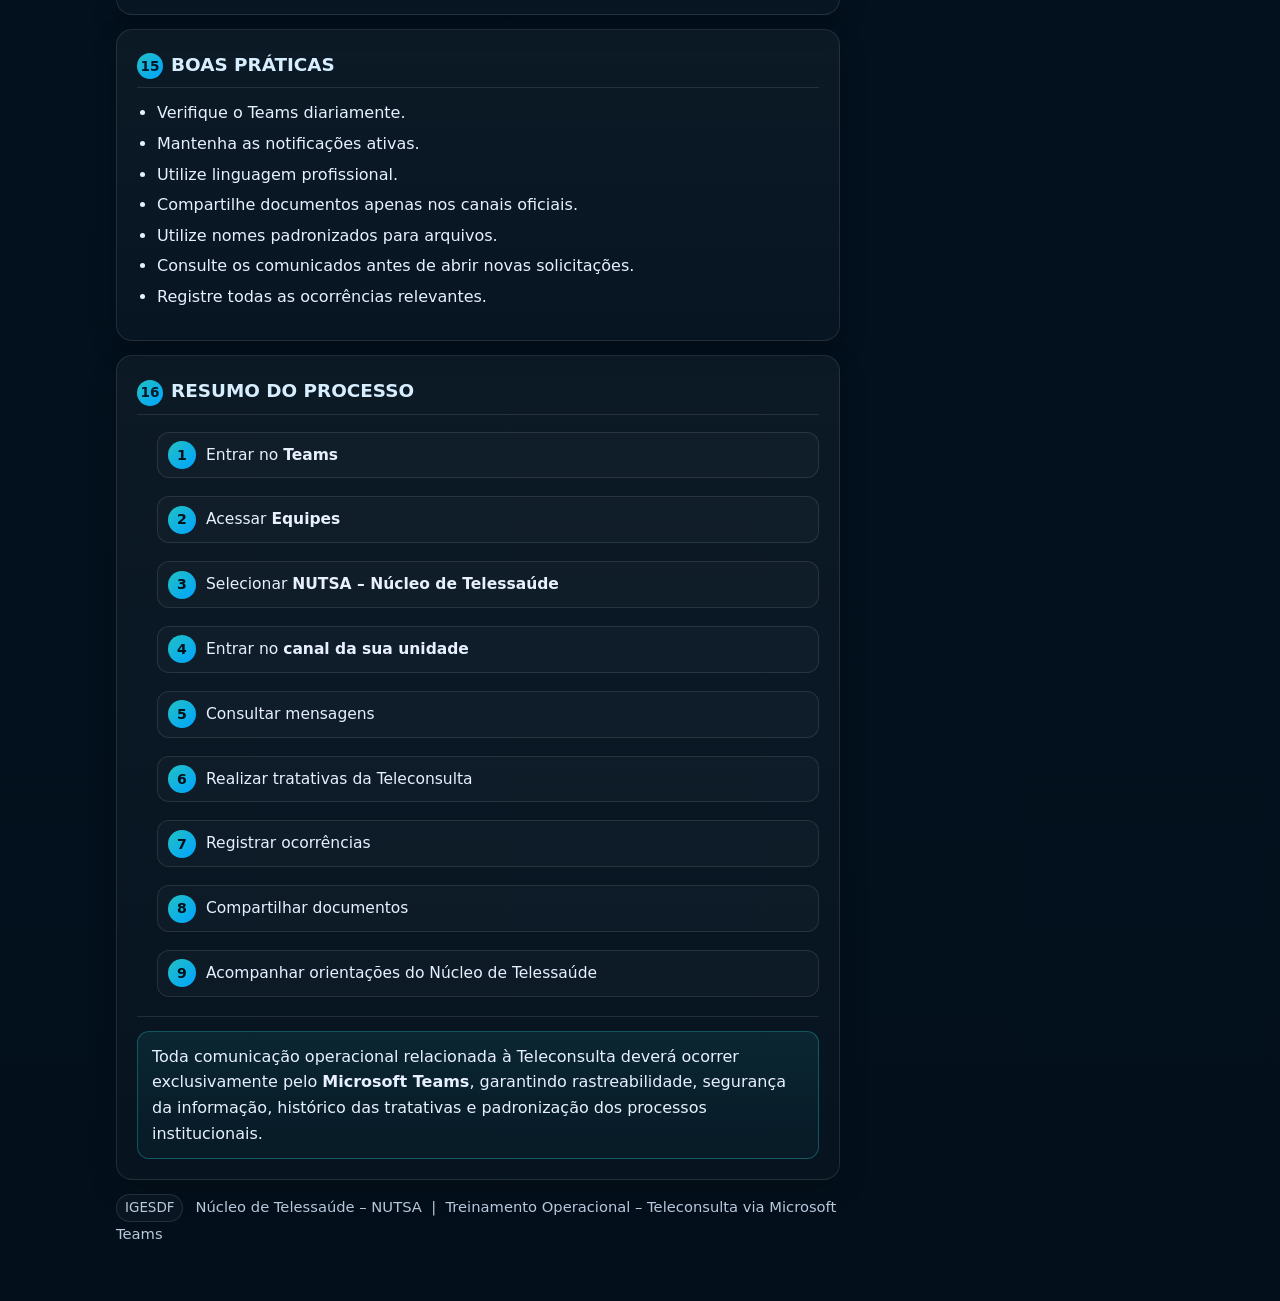
==== commit addbbe5f: "adiciona botão de voltar ao topo na página" ====
--- a/index.html
+++ b/index.html
@@ -38,7 +38,7 @@
 
   <div class="grid">
     <main>
-
+      <a href="#top" id="botao-topo" title="Voltar ao Topo">↑</a>
       <!-- 1 -->
       <section class="card" id="objetivo">
         <div class="inner">
--- a/css/style.css
+++ b/css/style.css
@@ -168,4 +168,29 @@
     }
     footer{margin-top:14px; color:var(--muted); font-size:.92rem}
 
-    a{color:var(--accent); text-decoration:none; transition:color .2s}+    a{color:var(--accent); text-decoration:none; transition:color .2s}
+
+    #botao-topo {
+    position: fixed;
+    bottom: 20px;
+    right: 20px;
+    display: block; /* ou 'flex' para centralizar a seta */
+    width: 45px;
+    height: 45px;
+    background-color: #000;
+    color: #fff;
+    text-align: center;
+    line-height: 45px;
+    border-radius: 10%;
+    text-decoration: none;
+    font-size: 20px;
+    z-index: 9999;
+}
+
+#botao-topo:hover {
+    background-color: #333;
+}
+
+html {
+    scroll-behavior: smooth;
+}
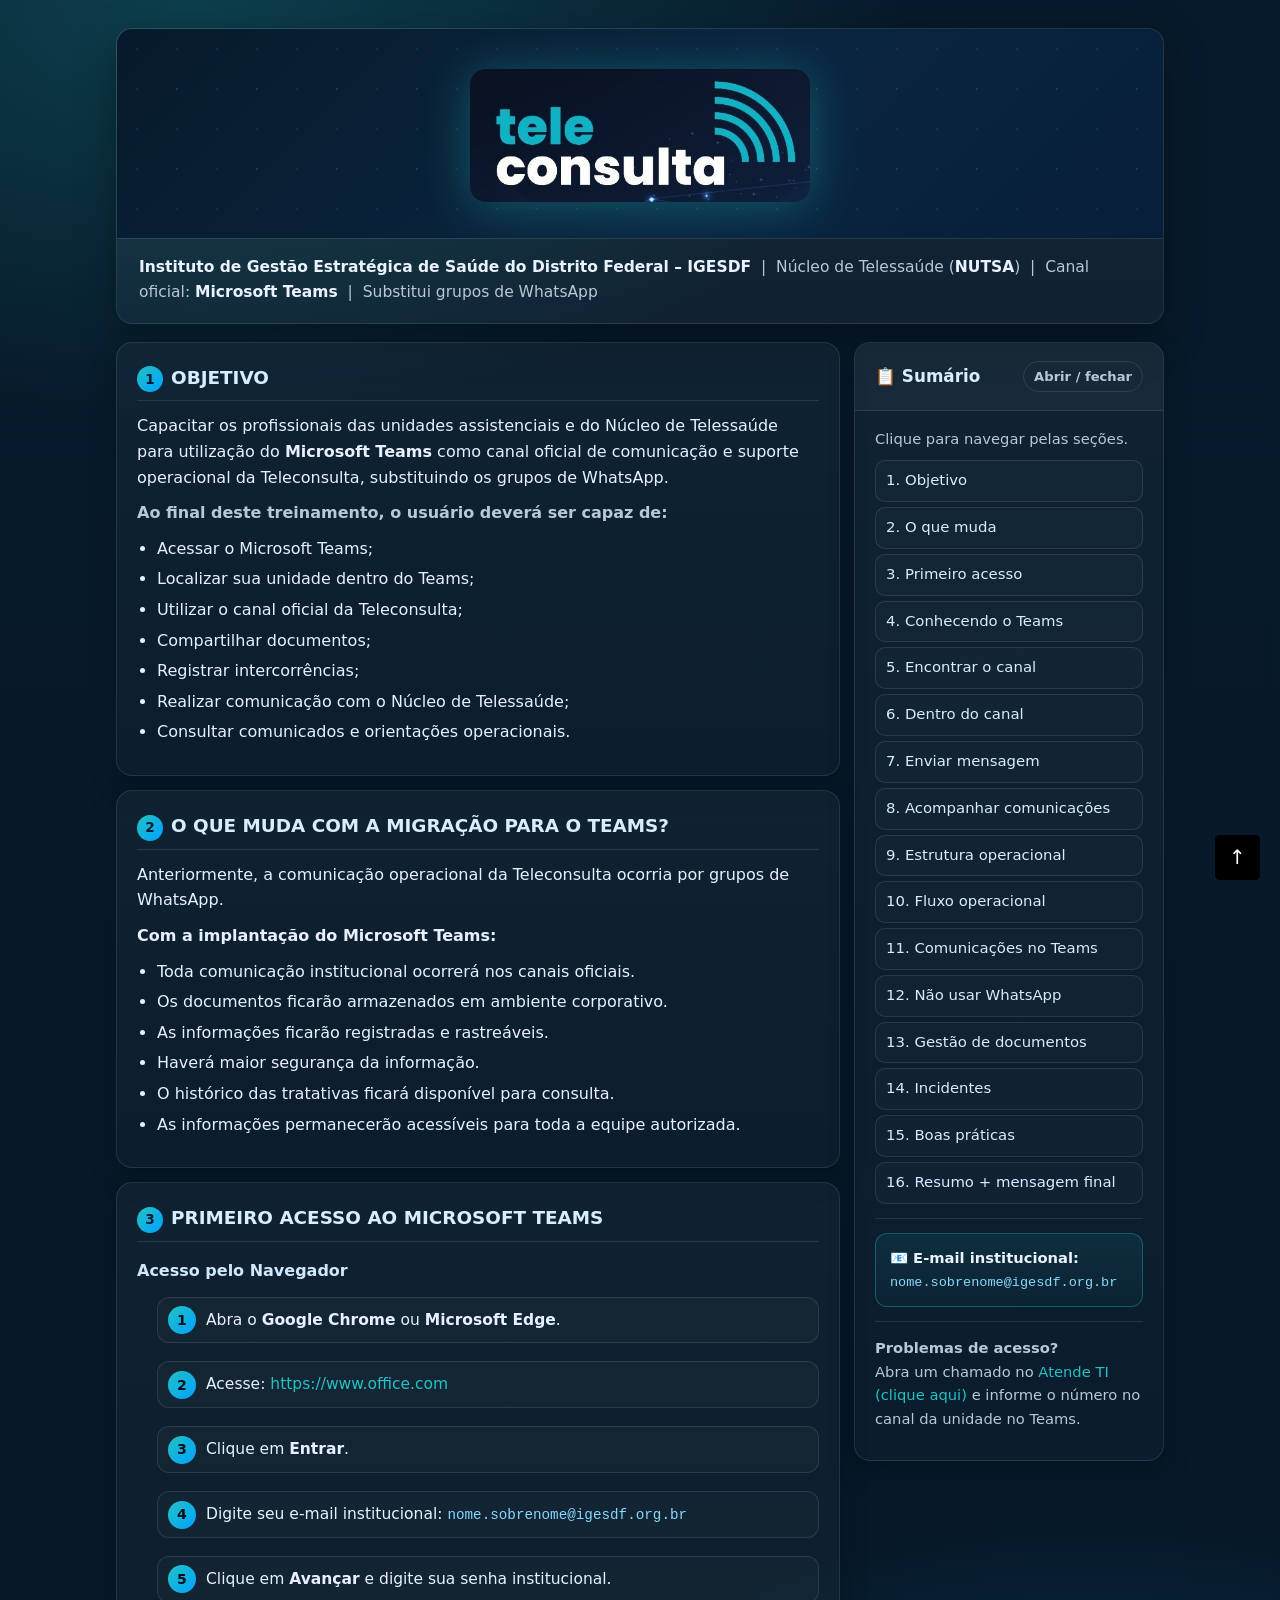
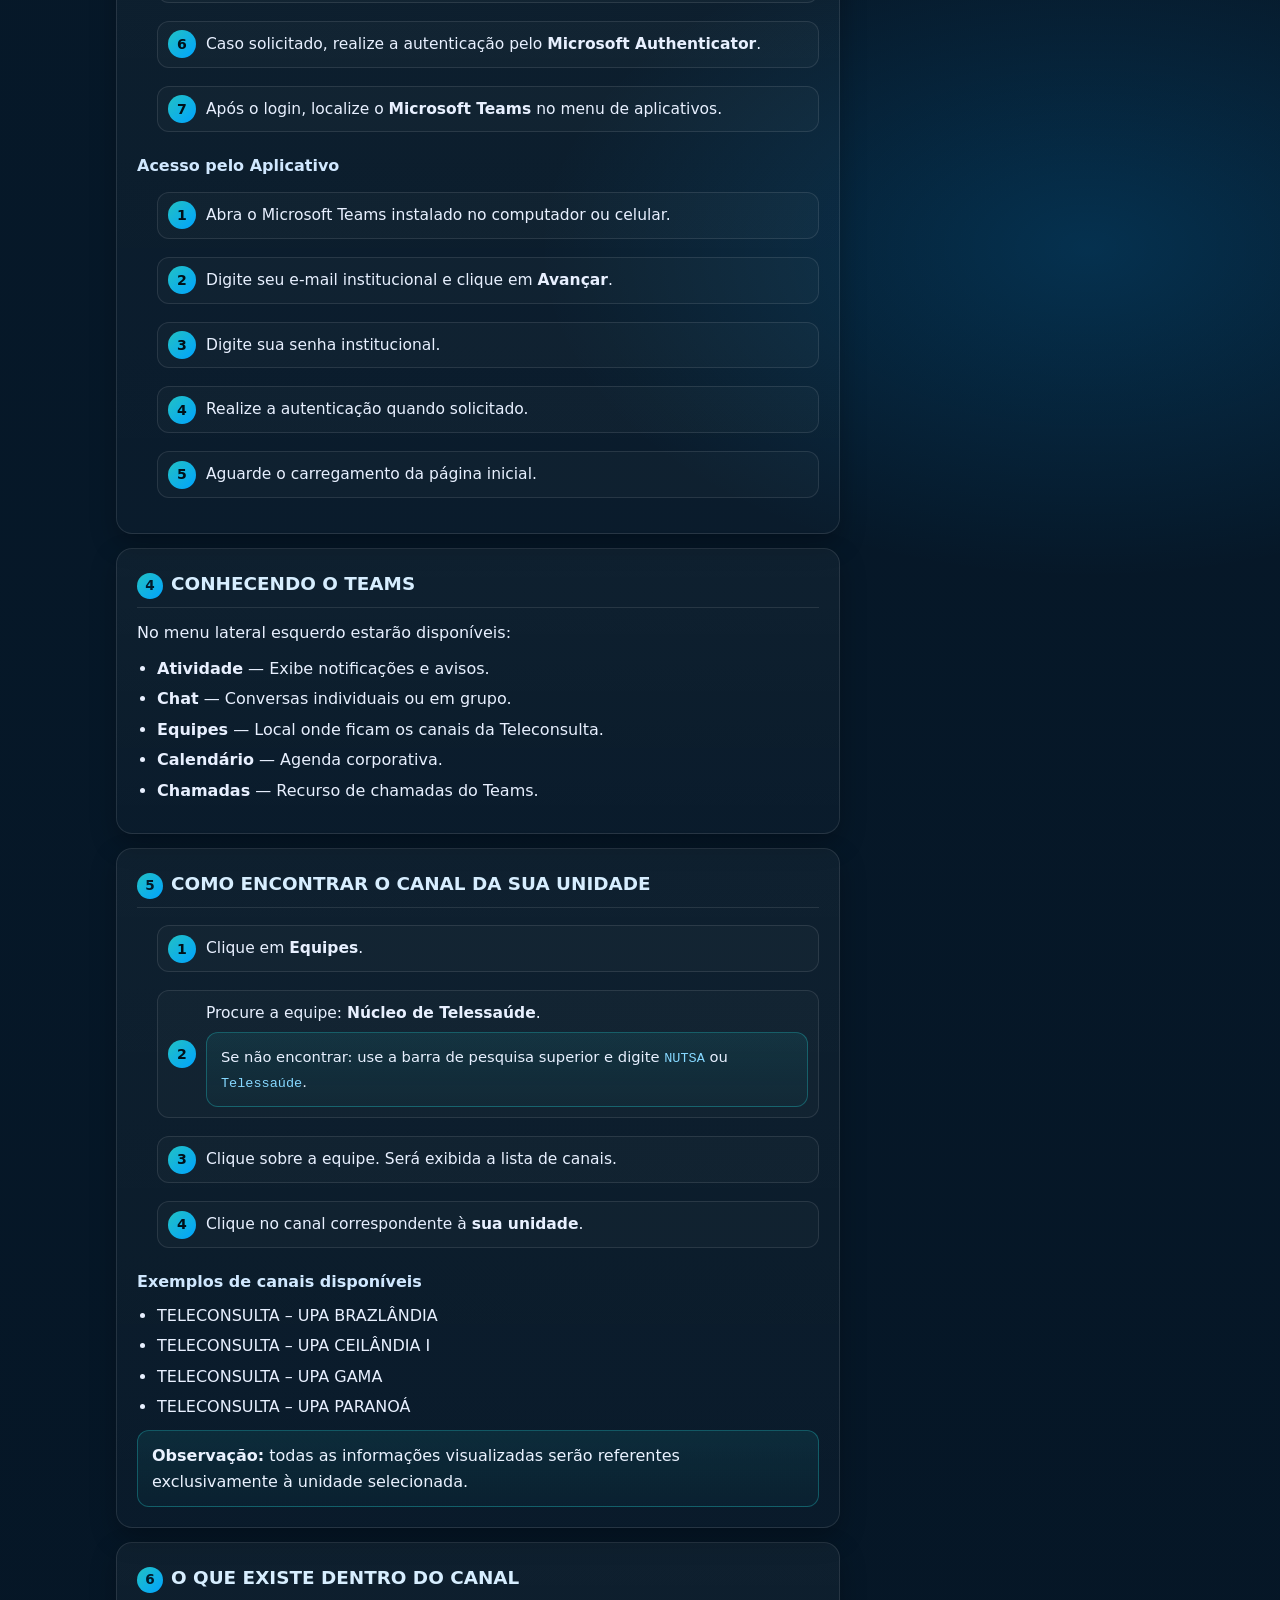
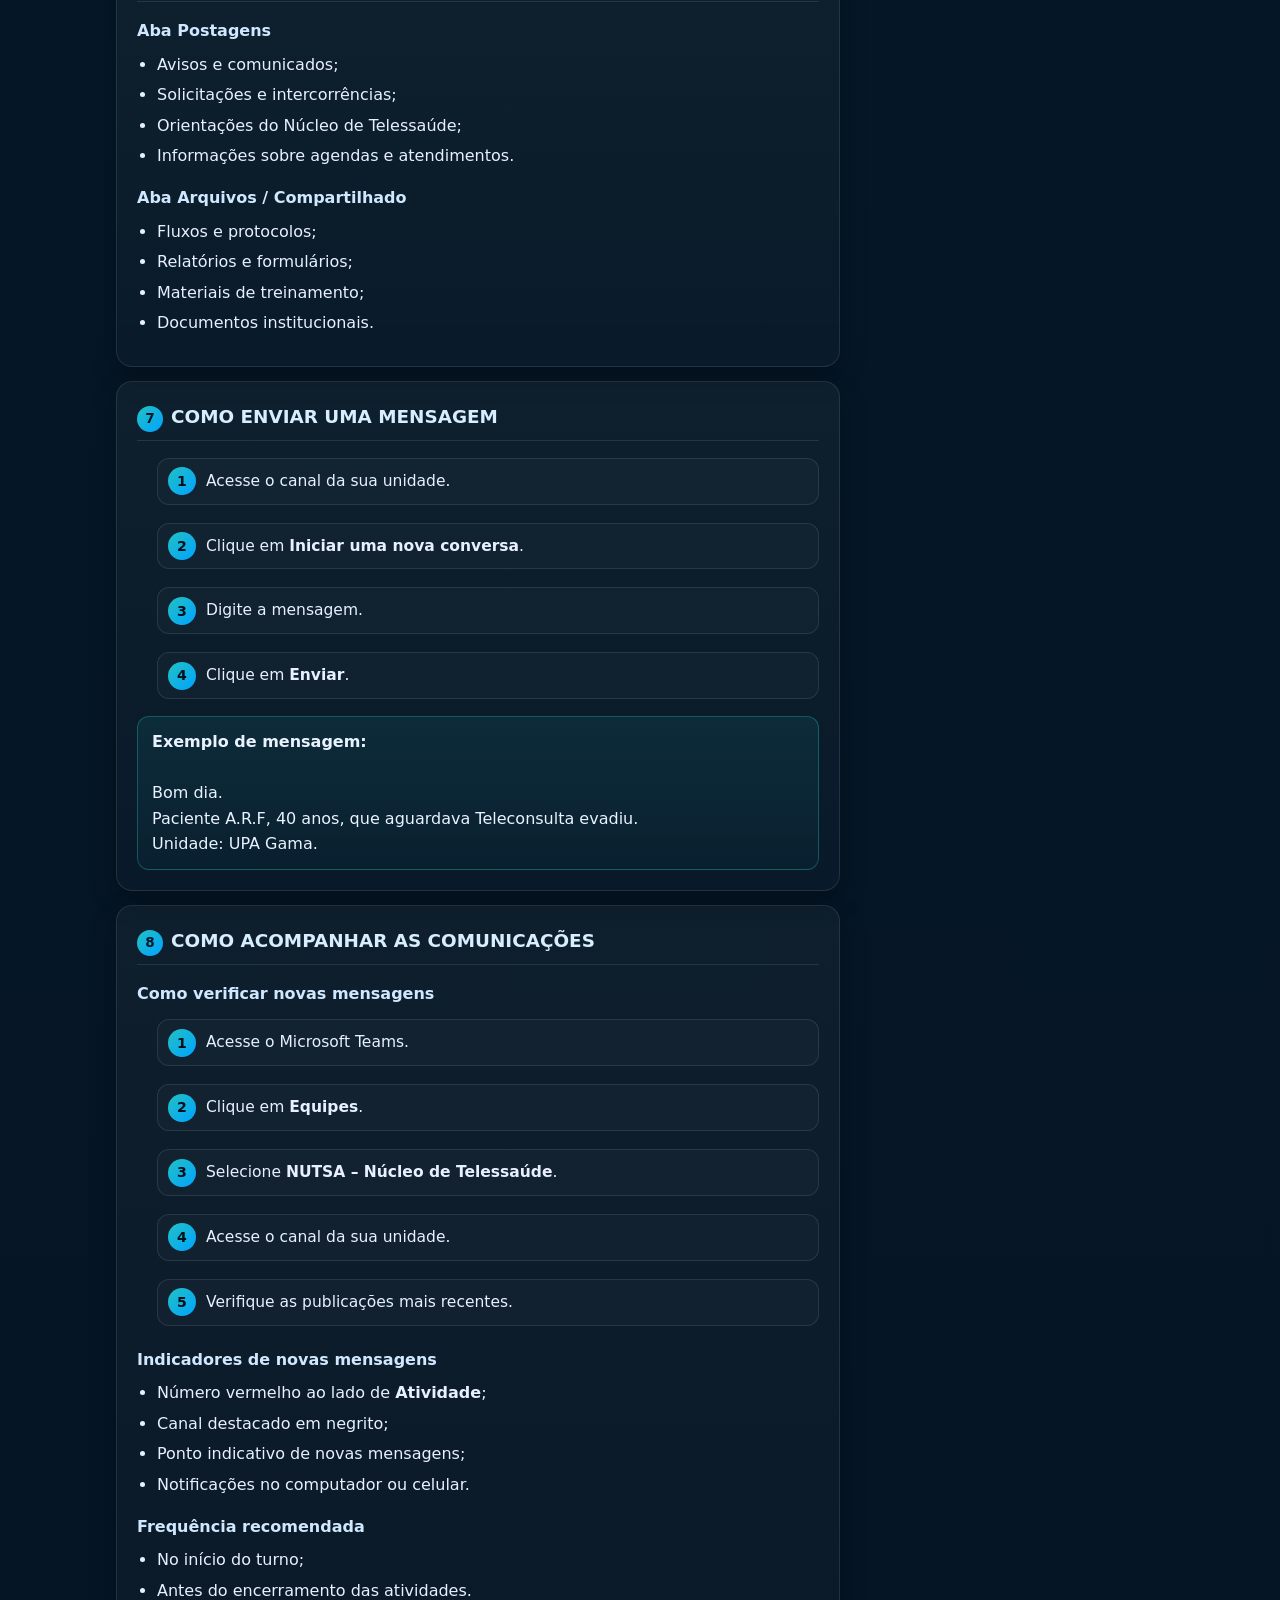
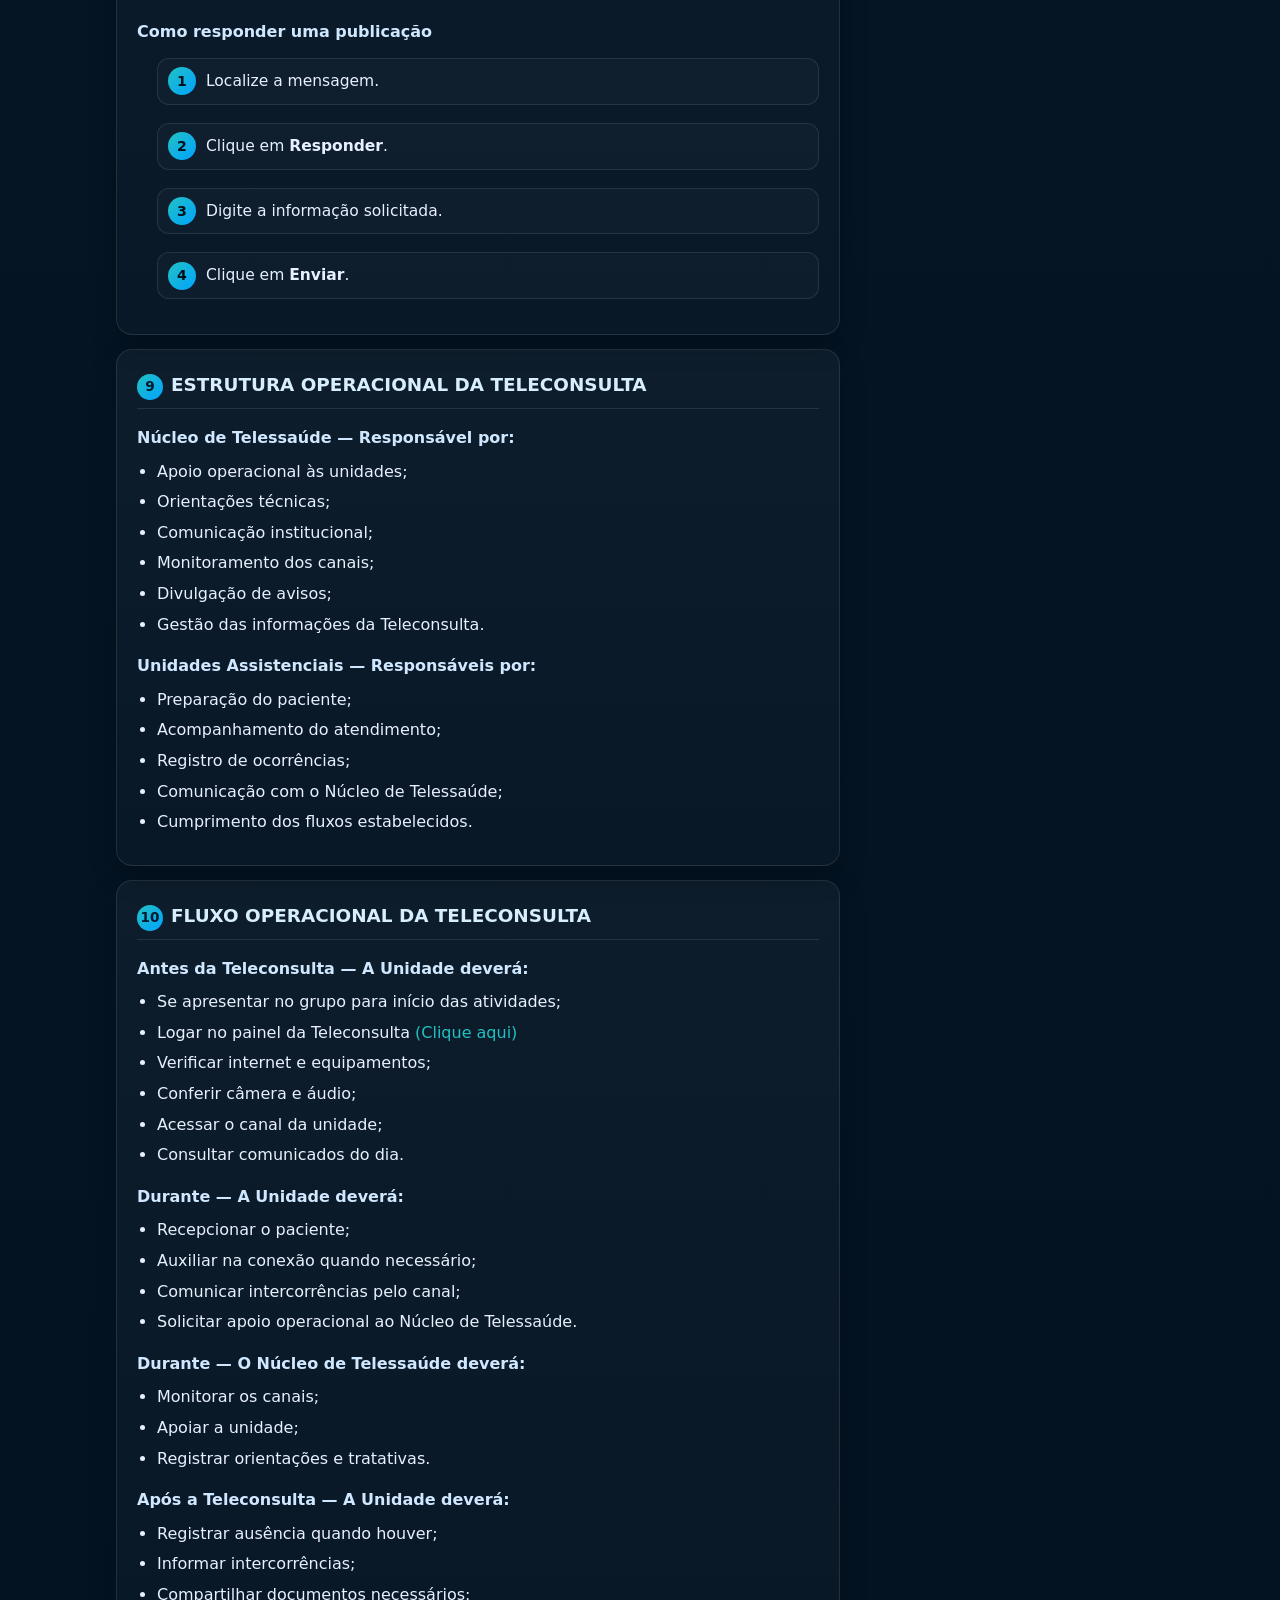
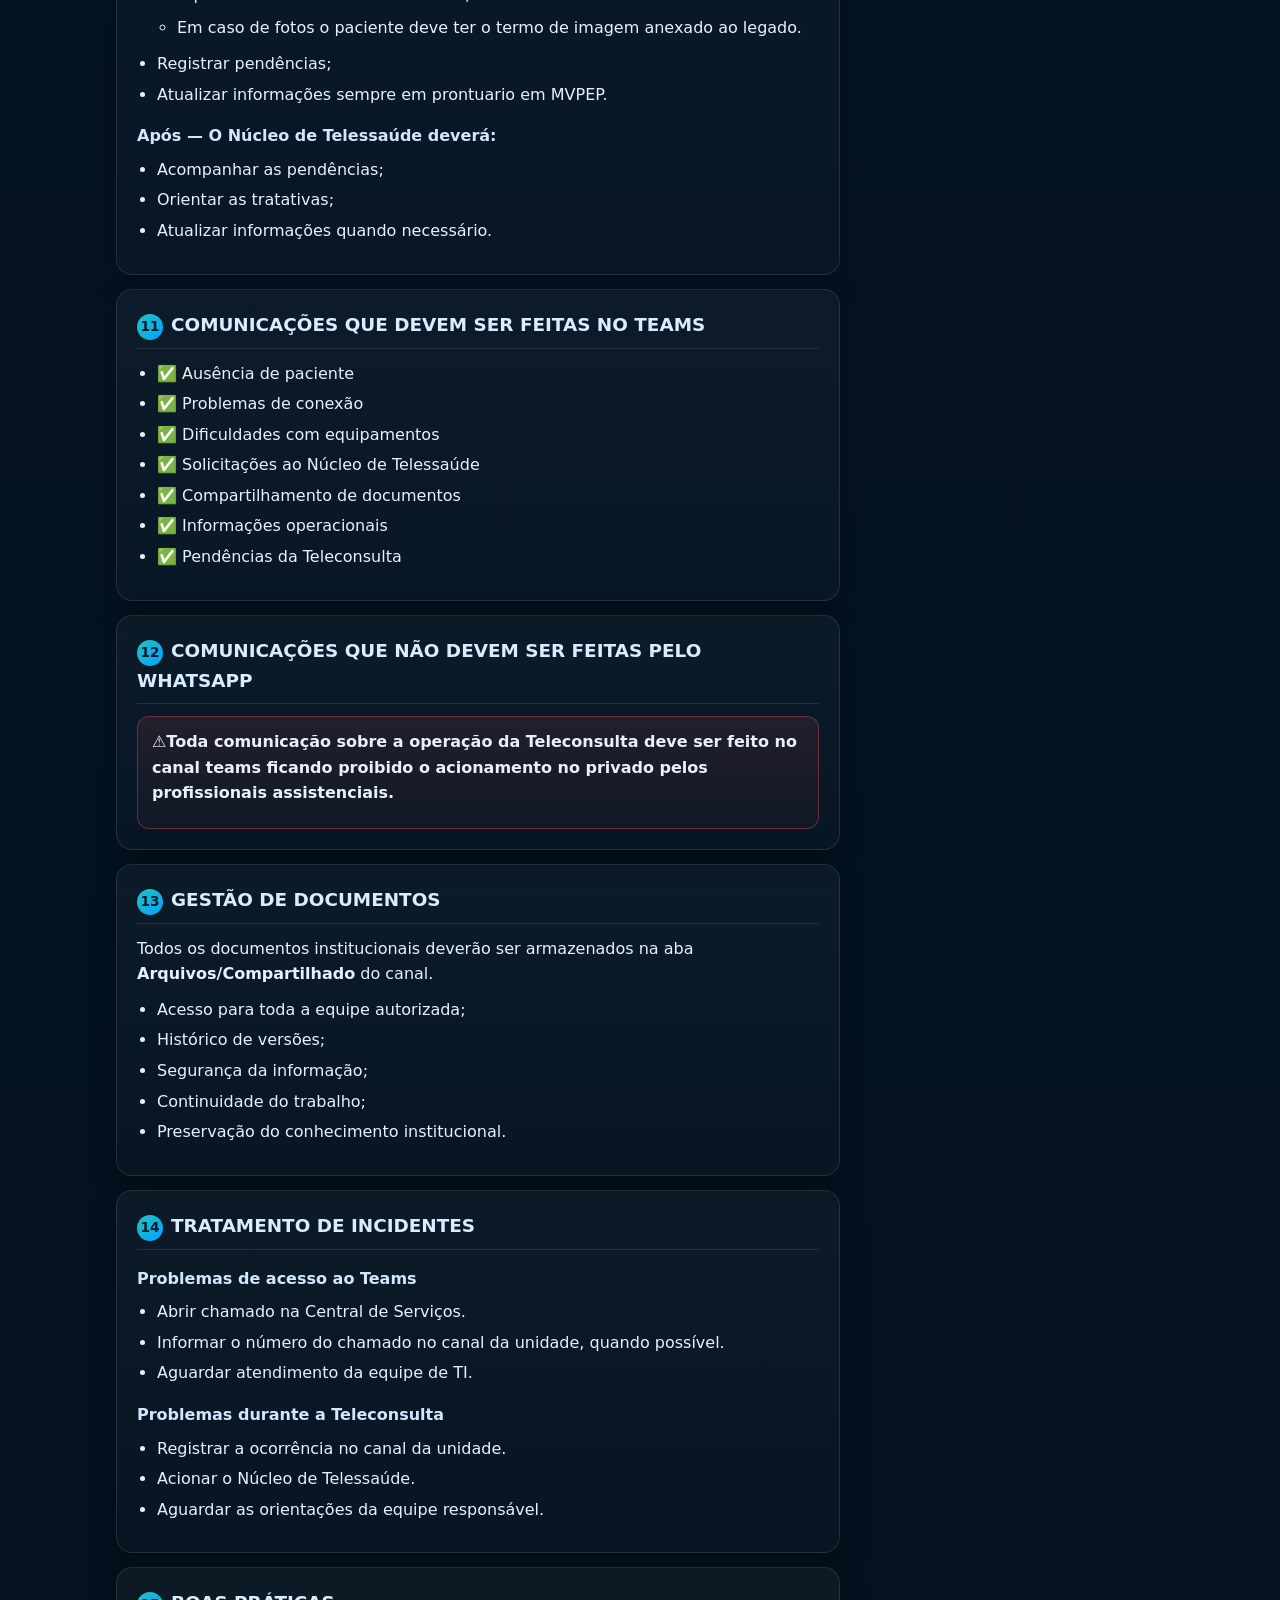
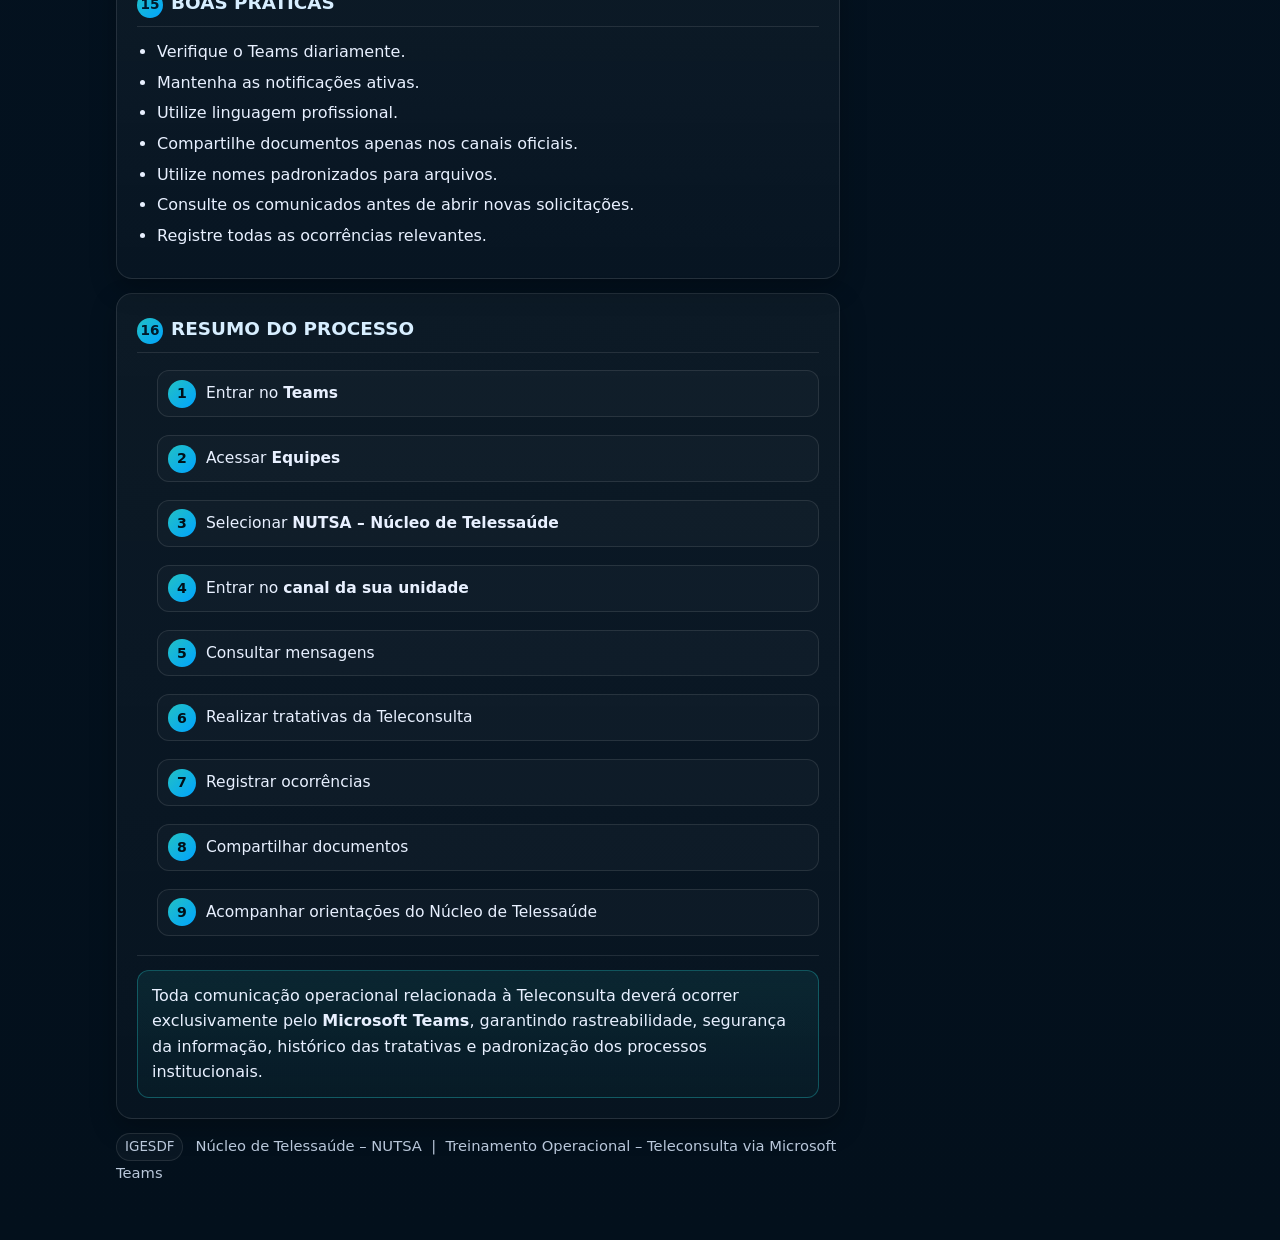
==== commit 4fcd639e: "remove duplicata de item na lista de unidades" ====
--- a/index.html
+++ b/index.html
@@ -140,8 +140,6 @@
             <li>TELECONSULTA – UPA CEILÂNDIA I</li>
             <li>TELECONSULTA – UPA GAMA</li>
             <li>TELECONSULTA – UPA PARANOÁ</li>
-            <li>NÚCLEO DE TELESSAÚDE</li>
-            <li>NÚCLEO DE TELESSAÚDE</li>
           </ul>
           <div class="callout">
             <strong>Observação:</strong> todas as informações visualizadas serão referentes exclusivamente à unidade selecionada.
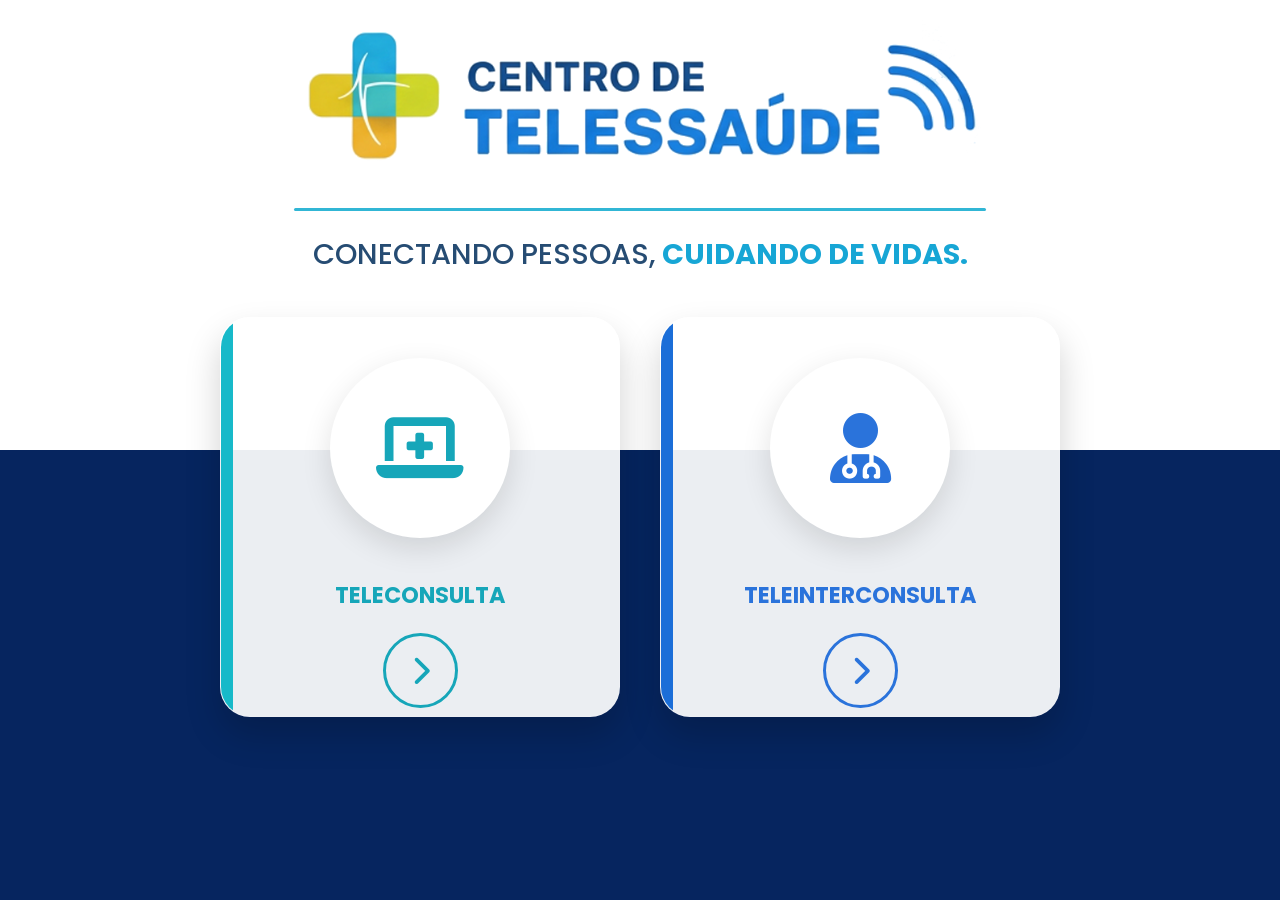
==== commit 9b809ea7: "Adição de documentação HTML para os manuais de Interconsulta e Teleconsulta - Criação do arquivo Int" ====
--- a/index.html
+++ b/index.html
@@ -1,463 +1,88 @@
-<!doctype html>
+<!DOCTYPE html>
 <html lang="pt-BR">
+
 <head>
-  <meta charset="utf-8" />
-  <meta name="viewport" content="width=device-width, initial-scale=1" />
-  <link rel="stylesheet" href="./css/style.css" />
-  <link rel="icon" href="./img/ico.png" type="image/png">
-  <title>Teleconsulta - Teams | IGESDF </title>
+    <meta charset="UTF-8">
+    <meta name="viewport" content="width=device-width, initial-scale=1.0">
+    <title>Centro de Telessaúde - IGESDF</title>
+
+    <link rel="preconnect" href="https://fonts.googleapis.com">
+    <link href="https://fonts.googleapis.com/css2?family=Poppins:wght@300;400;500;600;700&display=swap" rel="stylesheet">
+
+    <link rel="stylesheet"
+        href="https://cdnjs.cloudflare.com/ajax/libs/font-awesome/6.7.1/css/all.min.css">
+    <link rel="stylesheet" href="./css/style.css">
 </head>
-<body>
-<div class="wrap">
 
-  <!-- ══════════ HERO / CAPA ══════════ -->
-  <header class="hero">
-    <div class="hero-banner">
-      <img
-        class="hero-logo"
-        src="./img/logo2.jpeg"
-        alt="Teleconsulta – logo oficial IGESDF"
-        onerror="this.style.display='none'; document.getElementById('logo-fallback').style.display='flex'"
-      />
-      <!-- Fallback caso a imagem não seja encontrada -->
-      <div id="logo-fallback" style="display:none; flex-direction:column; align-items:center; gap:4px; position:relative; z-index:2;">
-        <div style="font-size:2.8rem; font-weight:700; color:var(--accent); letter-spacing:-1px; line-height:1">tele</div>
-        <div style="font-size:2.8rem; font-weight:900; color:#fff; letter-spacing:-1px; line-height:1">consulta</div>
-      </div>
+<body class="pg-home">
+
+    <div class="container">
+
+        <header class="header">
+            <div class="logo_telesaude">
+                <img src="img/logo_telesaude.png" alt="">
+            </div>
+            <div class="divider"></div>
+
+            <div class="subtitle">
+                CONECTANDO PESSOAS, <strong>CUIDANDO DE VIDAS.</strong>
+            </div>
+
+        </header>
+
+
+        <section class="cards">
+
+            <a href="./pages/teleconsulta.html" class="card teal">
+
+                <div class="circle">
+                    <i class="fa-solid fa-laptop-medical"></i>
+                </div>
+
+                <h3>TELECONSULTA</h3>
+
+                <div class="arrow">
+                    <i class="fa-solid fa-chevron-right"></i>
+                </div>
+
+            </a>
+
+
+
+            <a href="./pages/Interconsulta.html" class="card blue">
+
+                <div class="circle">
+                    <i class="fa-solid fa-user-doctor"></i>
+                </div>
+
+                <h3>TELEINTERCONSULTA</h3>
+
+                <div class="arrow">
+                    <i class="fa-solid fa-chevron-right"></i>
+                </div>
+
+            </a>
+
+            <!-- <a href="#" class="card purple">
+
+                <div class="circle">
+                    <i class="fa-solid fa-desktop"></i>
+                </div>
+
+                <h3>TELECONSULTA ESPECIALIZADA</h3>
+
+                <div class="line"></div>
+
+                <div class="arrow">
+                    <i class="fa-solid fa-chevron-right"></i>
+                </div>
+
+            </a> -->
+
+        </section>
+
     </div>
 
-    <div class="hero-sub">
-      <p>
-        <strong>Instituto de Gestão Estratégica de Saúde do Distrito Federal – IGESDF</strong> &nbsp;|&nbsp;
-        Núcleo de Telessaúde (<strong>NUTSA</strong>) &nbsp;|&nbsp;
-        Canal oficial: <strong>Microsoft Teams</strong> &nbsp;|&nbsp;
-        Substitui grupos de WhatsApp
-      </p>
-    </div>
-  </header>
+</body>
 
-  <div class="grid">
-    <main>
-      <a href="#top" id="botao-topo" title="Voltar ao Topo">↑</a>
-      <!-- 1 -->
-      <section class="card" id="objetivo">
-        <div class="inner">
-          <h2><span class="num">1</span>OBJETIVO</h2>
-          <p>
-            Capacitar os profissionais das unidades assistenciais e do Núcleo de Telessaúde para utilização do
-            <strong>Microsoft Teams</strong> como canal oficial de comunicação e suporte operacional da Teleconsulta,
-            substituindo os grupos de WhatsApp.
-          </p>
-          <p class="muted"><strong>Ao final deste treinamento, o usuário deverá ser capaz de:</strong></p>
-          <ul>
-            <li>Acessar o Microsoft Teams;</li>
-            <li>Localizar sua unidade dentro do Teams;</li>
-            <li>Utilizar o canal oficial da Teleconsulta;</li>
-            <li>Compartilhar documentos;</li>
-            <li>Registrar intercorrências;</li>
-            <li>Realizar comunicação com o Núcleo de Telessaúde;</li>
-            <li>Consultar comunicados e orientações operacionais.</li>
-          </ul>
-        </div>
-      </section>
-
-      <!-- 2 -->
-      <section class="card" id="mudancas">
-        <div class="inner">
-          <h2><span class="num">2</span>O QUE MUDA COM A MIGRAÇÃO PARA O TEAMS?</h2>
-          <p>Anteriormente, a comunicação operacional da Teleconsulta ocorria por grupos de WhatsApp.</p>
-          <p><strong>Com a implantação do Microsoft Teams:</strong></p>
-          <ul>
-            <li>Toda comunicação institucional ocorrerá nos canais oficiais.</li>
-            <li>Os documentos ficarão armazenados em ambiente corporativo.</li>
-            <li>As informações ficarão registradas e rastreáveis.</li>
-            <li>Haverá maior segurança da informação.</li>
-            <li>O histórico das tratativas ficará disponível para consulta.</li>
-            <li>As informações permanecerão acessíveis para toda a equipe autorizada.</li>
-          </ul>
-        </div>
-      </section>
-
-      <!-- 3 -->
-      <section class="card" id="primeiro-acesso">
-        <div class="inner">
-          <h2><span class="num">3</span>PRIMEIRO ACESSO AO MICROSOFT TEAMS</h2>
-          <h3>Acesso pelo Navegador</h3>
-          <ol class="steps">
-            <li><p>Abra o <strong>Google Chrome</strong> ou <strong>Microsoft Edge</strong>.</p></li>
-            <li><p>Acesse: <a href="https://www.office.com" target="_blank" rel="noopener">https://www.office.com</a></p></li>
-            <li><p>Clique em <strong>Entrar</strong>.</p></li>
-            <li><p>Digite seu e-mail institucional: <span class="mono">nome.sobrenome@igesdf.org.br</span></p></li>
-            <li><p>Clique em <strong>Avançar</strong> e digite sua senha institucional.</p></li>
-            <li><p>Caso solicitado, realize a autenticação pelo <strong>Microsoft Authenticator</strong>.</p></li>
-            <li><p>Após o login, localize o <strong>Microsoft Teams</strong> no menu de aplicativos.</p></li>
-          </ol>
-          <h3>Acesso pelo Aplicativo</h3>
-          <ol class="steps">
-            <li><p>Abra o Microsoft Teams instalado no computador ou celular.</p></li>
-            <li><p>Digite seu e-mail institucional e clique em <strong>Avançar</strong>.</p></li>
-            <li><p>Digite sua senha institucional.</p></li>
-            <li><p>Realize a autenticação quando solicitado.</p></li>
-            <li><p>Aguarde o carregamento da página inicial.</p></li>
-          </ol>
-        </div>
-      </section>
-
-      <!-- 4 -->
-      <section class="card" id="conhecendo-teams">
-        <div class="inner">
-          <h2><span class="num">4</span>CONHECENDO O TEAMS</h2>
-          <p>No menu lateral esquerdo estarão disponíveis:</p>
-          <ul>
-            <li><strong>Atividade</strong> — Exibe notificações e avisos.</li>
-            <li><strong>Chat</strong> — Conversas individuais ou em grupo.</li>
-            <li><strong>Equipes</strong> — Local onde ficam os canais da Teleconsulta.</li>
-            <li><strong>Calendário</strong> — Agenda corporativa.</li>
-            <li><strong>Chamadas</strong> — Recurso de chamadas do Teams.</li>
-          </ul>
-        </div>
-      </section>
-
-      <!-- 5 -->
-      <section class="card" id="encontrar-canal">
-        <div class="inner">
-          <h2><span class="num">5</span>COMO ENCONTRAR O CANAL DA SUA UNIDADE</h2>
-          <ol class="steps">
-            <li><p>Clique em <strong>Equipes</strong>.</p></li>
-            <li>
-              <p>Procure a equipe: <strong>Núcleo de Telessaúde</strong>.</p>
-              <div class="callout small" style="margin-top:6px">
-                Se não encontrar: use a barra de pesquisa superior e digite
-                <span class="mono">NUTSA</span> ou <span class="mono">Telessaúde</span>.
-              </div>
-            </li>
-            <li><p>Clique sobre a equipe. Será exibida a lista de canais.</p></li>
-            <li><p>Clique no canal correspondente à <strong>sua unidade</strong>.</p></li>
-          </ol>
-          <h3>Exemplos de canais disponíveis</h3>
-          <ul>
-            <li>TELECONSULTA – UPA BRAZLÂNDIA</li>
-            <li>TELECONSULTA – UPA CEILÂNDIA I</li>
-            <li>TELECONSULTA – UPA GAMA</li>
-            <li>TELECONSULTA – UPA PARANOÁ</li>
-          </ul>
-          <div class="callout">
-            <strong>Observação:</strong> todas as informações visualizadas serão referentes exclusivamente à unidade selecionada.
-          </div>
-        </div>
-      </section>
-
-      <!-- 6 -->
-      <section class="card" id="dentro-do-canal">
-        <div class="inner">
-          <h2><span class="num">6</span>O QUE EXISTE DENTRO DO CANAL</h2>
-          <h3>Aba Postagens</h3>
-          <ul>
-            <li>Avisos e comunicados;</li>
-            <li>Solicitações e intercorrências;</li>
-            <li>Orientações do Núcleo de Telessaúde;</li>
-            <li>Informações sobre agendas e atendimentos.</li>
-          </ul>
-          <h3>Aba Arquivos / Compartilhado</h3>
-          <ul>
-            <li>Fluxos e protocolos;</li>
-            <li>Relatórios e formulários;</li>
-            <li>Materiais de treinamento;</li>
-            <li>Documentos institucionais.</li>
-          </ul>
-        </div>
-      </section>
-
-      <!-- 7 -->
-      <section class="card" id="enviar-mensagem">
-        <div class="inner">
-          <h2><span class="num">7</span>COMO ENVIAR UMA MENSAGEM</h2>
-          <ol class="steps">
-            <li><p>Acesse o canal da sua unidade.</p></li>
-            <li><p>Clique em <strong>Iniciar uma nova conversa</strong>.</p></li>
-            <li><p>Digite a mensagem.</p></li>
-            <li><p>Clique em <strong>Enviar</strong>.</p></li>
-          </ol>
-          <div class="callout" style="margin-top:12px">
-            <strong>Exemplo de mensagem:</strong><br/><br/>
-            Bom dia.<br/>
-            Paciente A.R.F, 40 anos, que aguardava Teleconsulta evadiu.<br/>
-            Unidade: UPA Gama.
-          </div>
-        </div>
-      </section>
-
-      <!-- 8 -->
-      <section class="card" id="acompanhar">
-        <div class="inner">
-          <h2><span class="num">8</span>COMO ACOMPANHAR AS COMUNICAÇÕES</h2>
-          <h3>Como verificar novas mensagens</h3>
-          <ol class="steps">
-            <li><p>Acesse o Microsoft Teams.</p></li>
-            <li><p>Clique em <strong>Equipes</strong>.</p></li>
-            <li><p>Selecione <strong>NUTSA – Núcleo de Telessaúde</strong>.</p></li>
-            <li><p>Acesse o canal da sua unidade.</p></li>
-            <li><p>Verifique as publicações mais recentes.</p></li>
-          </ol>
-          <h3>Indicadores de novas mensagens</h3>
-          <ul>
-            <li>Número vermelho ao lado de <strong>Atividade</strong>;</li>
-            <li>Canal destacado em negrito;</li>
-            <li>Ponto indicativo de novas mensagens;</li>
-            <li>Notificações no computador ou celular.</li>
-          </ul>
-          <h3>Frequência recomendada</h3>
-          <ul>
-            <li>No início do turno;</li>
-            <li>Antes do encerramento das atividades.</li>
-          </ul>
-          <h3>Como responder uma publicação</h3>
-          <ol class="steps">
-            <li><p>Localize a mensagem.</p></li>
-            <li><p>Clique em <strong>Responder</strong>.</p></li>
-            <li><p>Digite a informação solicitada.</p></li>
-            <li><p>Clique em <strong>Enviar</strong>.</p></li>
-          </ol>
-        </div>
-      </section>
-
-      <!-- 9 -->
-      <section class="card" id="estrutura">
-        <div class="inner">
-          <h2><span class="num">9</span>ESTRUTURA OPERACIONAL DA TELECONSULTA</h2>
-          <h3>Núcleo de Telessaúde — Responsável por:</h3>
-          <ul>
-            <li>Apoio operacional às unidades;</li>
-            <li>Orientações técnicas;</li>
-            <li>Comunicação institucional;</li>
-            <li>Monitoramento dos canais;</li>
-            <li>Divulgação de avisos;</li>
-            <li>Gestão das informações da Teleconsulta.</li>
-          </ul>
-          <h3>Unidades Assistenciais — Responsáveis por:</h3>
-          <ul>
-            <li>Preparação do paciente;</li>
-            <li>Acompanhamento do atendimento;</li>
-            <li>Registro de ocorrências;</li>
-            <li>Comunicação com o Núcleo de Telessaúde;</li>
-            <li>Cumprimento dos fluxos estabelecidos.</li>
-          </ul>
-        </div>
-      </section>
-
-      <!-- 10 -->
-      <section class="card" id="fluxo">
-        <div class="inner">
-          <h2><span class="num">10</span>FLUXO OPERACIONAL DA TELECONSULTA</h2>
-          <h3>Antes da Teleconsulta — A Unidade deverá:</h3>
-          <ul>
-            <li>Se apresentar no grupo para início das atividades;</li>
-            <li>Logar no painel da Teleconsulta <a href="http://teleconsulta.hbdf.com.br" target="_blank">(Clique aqui)</a> </li>
-            <li>Verificar internet e equipamentos;</li>
-            <li>Conferir câmera e áudio;</li>
-            <li>Acessar o canal da unidade;</li>
-            <li>Consultar comunicados do dia.</li>
-          </ul>
-          <h3>Durante — A Unidade deverá:</h3>
-          <ul>
-            <li>Recepcionar o paciente;</li>
-            <li>Auxiliar na conexão quando necessário;</li>
-            <li>Comunicar intercorrências pelo canal;</li>
-            <li>Solicitar apoio operacional ao Núcleo de Telessaúde.</li>
-          </ul>
-          <h3>Durante — O Núcleo de Telessaúde deverá:</h3>
-          <ul>
-            <li>Monitorar os canais;</li>
-            <li>Apoiar a unidade;</li>
-            <li>Registrar orientações e tratativas.</li>
-          </ul>
-          <h3>Após a Teleconsulta — A Unidade deverá:</h3>
-          <ul>
-            <li>Registrar ausência quando houver;</li>
-            <li>Informar intercorrências;</li>
-            <li>Compartilhar documentos necessários;</li>
-              <ul>
-                <li>Em caso de fotos o paciente deve ter o termo de imagem anexado ao legado.</li>
-              </ul>
-            <li>Registrar pendências;</li>
-            <li>Atualizar informações sempre em prontuario em MVPEP.</li>
-          </ul>
-          <h3>Após — O Núcleo de Telessaúde deverá:</h3>
-          <ul>
-            <li>Acompanhar as pendências;</li>
-            <li>Orientar as tratativas;</li>
-            <li>Atualizar informações quando necessário.</li>
-          </ul>
-        </div>
-      </section>
-
-      <!-- 11 -->
-      <section class="card" id="usar-teams">
-        <div class="inner">
-          <h2><span class="num">11</span>COMUNICAÇÕES QUE DEVEM SER FEITAS NO TEAMS</h2>
-          <ul>
-            <li>✅ Ausência de paciente</li>
-            <li>✅ Problemas de conexão</li>
-            <li>✅ Dificuldades com equipamentos</li>
-            <li>✅ Solicitações ao Núcleo de Telessaúde</li>
-            <li>✅ Compartilhamento de documentos</li>
-            <li>✅ Informações operacionais</li>
-            <li>✅ Pendências da Teleconsulta</li>
-          </ul>
-        </div>
-      </section>
-
-      <!-- 12 -->
-      <section class="card" id="nao-whatsapp">
-        <div class="inner">
-          <h2><span class="num">12</span>COMUNICAÇÕES QUE NÃO DEVEM SER FEITAS PELO WHATSAPP</h2>
-          <div class="callout danger">
-            <p>⚠️<strong>Toda comunicação sobre a operação da Teleconsulta deve ser feito no canal teams ficando proibido o acionamento no privado pelos profissionais assistenciais.</strong></p>
-          </div>
-        </div>
-      </section>
-
-      <!-- 13 -->
-      <section class="card" id="documentos">
-        <div class="inner">
-          <h2><span class="num">13</span>GESTÃO DE DOCUMENTOS</h2>
-          <p>Todos os documentos institucionais deverão ser armazenados na aba <strong>Arquivos/Compartilhado</strong> do canal.</p>
-          <ul>
-            <li>Acesso para toda a equipe autorizada;</li>
-            <li>Histórico de versões;</li>
-            <li>Segurança da informação;</li>
-            <li>Continuidade do trabalho;</li>
-            <li>Preservação do conhecimento institucional.</li>
-          </ul>
-        </div>
-      </section>
-
-      <!-- 14 -->
-      <section class="card" id="incidentes">
-        <div class="inner">
-          <h2><span class="num">14</span>TRATAMENTO DE INCIDENTES</h2>
-          <h3>Problemas de acesso ao Teams</h3>
-          <ul>
-            <li>Abrir chamado na Central de Serviços.</li>
-            <li>Informar o número do chamado no canal da unidade, quando possível.</li>
-            <li>Aguardar atendimento da equipe de TI.</li>
-          </ul>
-          <h3>Problemas durante a Teleconsulta</h3>
-          <ul>
-            <li>Registrar a ocorrência no canal da unidade.</li>
-            <li>Acionar o Núcleo de Telessaúde.</li>
-            <li>Aguardar as orientações da equipe responsável.</li>
-          </ul>
-        </div>
-      </section>
-
-      <!-- 15 -->
-      <section class="card" id="boas-praticas">
-        <div class="inner">
-          <h2><span class="num">15</span>BOAS PRÁTICAS</h2>
-          <ul>
-            <li>Verifique o Teams diariamente.</li>
-            <li>Mantenha as notificações ativas.</li>
-            <li>Utilize linguagem profissional.</li>
-            <li>Compartilhe documentos apenas nos canais oficiais.</li>
-            <li>Utilize nomes padronizados para arquivos.</li>
-            <li>Consulte os comunicados antes de abrir novas solicitações.</li>
-            <li>Registre todas as ocorrências relevantes.</li>
-          </ul>
-        </div>
-      </section>
-
-      <!-- 16 -->
-      <section class="card" id="resumo">
-        <div class="inner">
-          <h2><span class="num">16</span>RESUMO DO PROCESSO</h2>
-          <ol class="steps">
-            <li><p>Entrar no <strong>Teams</strong></p></li>
-            <li><p>Acessar <strong>Equipes</strong></p></li>
-            <li><p>Selecionar <strong>NUTSA – Núcleo de Telessaúde</strong></p></li>
-            <li><p>Entrar no <strong>canal da sua unidade</strong></p></li>
-            <li><p>Consultar mensagens</p></li>
-            <li><p>Realizar tratativas da Teleconsulta</p></li>
-            <li><p>Registrar ocorrências</p></li>
-            <li><p>Compartilhar documentos</p></li>
-            <li><p>Acompanhar orientações do Núcleo de Telessaúde</p></li>
-          </ol>
-          <div class="hr"></div>
-          <div class="callout">
-            <p style="margin:0">
-              Toda comunicação operacional relacionada à Teleconsulta deverá ocorrer exclusivamente pelo
-              <strong>Microsoft Teams</strong>, garantindo rastreabilidade, segurança da informação, histórico das
-              tratativas e padronização dos processos institucionais.
-            </p>
-          </div>
-        </div>
-      </section>
-
-      <footer>
-        <span class="badge">IGESDF</span>&ensp;
-        <span class="small">Núcleo de Telessaúde – NUTSA &nbsp;|&nbsp; Treinamento Operacional – Teleconsulta via Microsoft Teams</span>
-      </footer>
-
-    </main>
-
-    <!-- ══════ SIDEBAR ══════ -->
-    <details class="card toc-accordion" id="toc-accordion">
-      <summary>
-        <span>📋 Sumário</span>
-        <span class="toc-toggle">Abrir / fechar</span>
-      </summary>
-      <div class="inner">
-        <p class="muted small">Clique para navegar pelas seções.</p>
-        <nav class="toc">
-          <a href="#objetivo">1. Objetivo</a>
-          <a href="#mudancas">2. O que muda</a>
-          <a href="#primeiro-acesso">3. Primeiro acesso</a>
-          <a href="#conhecendo-teams">4. Conhecendo o Teams</a>
-          <a href="#encontrar-canal">5. Encontrar o canal</a>
-          <a href="#dentro-do-canal">6. Dentro do canal</a>
-          <a href="#enviar-mensagem">7. Enviar mensagem</a>
-          <a href="#acompanhar">8. Acompanhar comunicações</a>
-          <a href="#estrutura">9. Estrutura operacional</a>
-          <a href="#fluxo">10. Fluxo operacional</a>
-          <a href="#usar-teams">11. Comunicações no Teams</a>
-          <a href="#nao-whatsapp">12. Não usar WhatsApp</a>
-          <a href="#documentos">13. Gestão de documentos</a>
-          <a href="#incidentes">14. Incidentes</a>
-          <a href="#boas-praticas">15. Boas práticas</a>
-          <a href="#resumo">16. Resumo + mensagem final</a>
-        </nav>
-        <div class="hr"></div>
-        <div class="callout small">
-          <strong>📧 E-mail institucional:</strong><br/>
-          <span class="mono">nome.sobrenome@igesdf.org.br</span>
-        </div>
-        <div class="hr"></div>
-        <p class="muted small">
-          <strong>Problemas de acesso?</strong><br/>
-          Abra um chamado no <a href="https://atendimento.igesdf.org.br/" target="_blank">Atende TI (clique aqui)</a> e informe o número no canal da unidade no Teams.
-        </p>
-      </div>
-    </details>
-
-  </div>
-</div>
-<script>
-  (function () {
-    const tocAccordion = document.getElementById('toc-accordion');
-    if (!tocAccordion) return;
-
-    const desktopQuery = window.matchMedia('(min-width: 980px)');
-    const setDefaultState = (event) => {
-      if (event.matches) {
-        tocAccordion.setAttribute('open', '');
-      } else {
-        tocAccordion.removeAttribute('open');
-      }
-    };
-
-    setDefaultState(desktopQuery);
-    desktopQuery.addEventListener('change', setDefaultState);
-  })();
-</script>
-</body>
-</html>
+</html>
--- a/css/style.css
+++ b/css/style.css
@@ -1,196 +1,958 @@
-:root{
-      --bg:#071a2b; --text:#eaf2ff; --muted:#b9c7da;
-      --accent:#22c1c3; --accent2:#00a3ff; --border:rgba(255,255,255,.10);
-      --shadow:0 14px 40px rgba(0,0,0,.35); --radius:16px; --max:1080px;
-      --mono:ui-monospace,SFMono-Regular,Menlo,Monaco,Consolas,"Liberation Mono","Courier New",monospace;
-      --sans:ui-sans-serif,system-ui,-apple-system,Segoe UI,Roboto,Arial,sans-serif;
-    }
-    *{box-sizing:border-box; margin:0; padding:0}
-    body{
-      font-family:var(--sans); color:var(--text); line-height:1.6;
-      background:
-        radial-gradient(1200px 700px at 15% 0%,rgba(34,193,195,.22),transparent 60%),
-        radial-gradient(1000px 600px at 85% 20%,rgba(0,163,255,.18),transparent 55%),
-        linear-gradient(180deg,var(--bg),#041322 70%,#03101c);
-      min-height:100vh;
-    }
-    .wrap{max-width:var(--max); margin:0 auto; padding:28px 16px 56px}
-
-    /* ── HERO ── */
-    .hero{
-      border:1px solid var(--border); border-radius:var(--radius);
-      overflow:hidden; box-shadow:var(--shadow);
-      background:linear-gradient(180deg,rgba(255,255,255,.04),rgba(255,255,255,.02));
-    }
-
-    /* Banner com fundo escuro igual ao logo original */
-    .hero-banner{
-      background:linear-gradient(135deg,#071a2b 0%,#0a2540 60%,#071e38 100%);
-      padding:40px 40px 36px;
-      display:flex;
-      align-items:center;
-      justify-content:center;
-      position:relative;
-      overflow:hidden;
-      min-height:160px;
-    }
-
-    /* Grade de pontos decorativa (fundo) */
-    .hero-banner::after{
-      content:'';
-      position:absolute; inset:0;
-      background-image:
-        radial-gradient(rgba(0,163,255,.15) 1px,transparent 1px),
-        radial-gradient(rgba(0,163,255,.08) 1px,transparent 1px);
-      background-size:40px 40px, 80px 80px;
-      background-position:0 0, 20px 20px;
-      pointer-events:none;
-    }
-
-    /* Logo teleconsulta centralizado */
-    .hero-logo{
-      position:relative; z-index:2;
-      max-width:340px;
-      width:100%;
-      height:auto;
-      display:block;
-      filter:drop-shadow(0 4px 24px rgba(34,193,195,.35));
-      border-radius:var(--radius);
-    }
-
-    /* Subtítulo abaixo do banner */
-    .hero-sub{
-      padding:16px 22px 18px;
-      border-top:1px solid var(--border);
-      background:rgba(255,255,255,.02);
-    }
-    .hero-sub p{margin:0; color:var(--muted); font-size:.97rem}
-    .hero-sub strong{color:var(--text)}
-
-    /* ── GRID ── */
-    .grid{
-      margin-top:18px; display:grid; gap:14px;
-      grid-template-columns:1fr;
-    }
-    @media(min-width:980px){
-      .grid{grid-template-columns:1fr 310px; align-items:start}
-      aside{position:sticky; top:14px}
-    }
-    @media(max-width:979px){
-      .grid{display:flex; flex-direction:column}
-      .grid > details{order:-1}
-    }
-
-    /* ── CARDS ── */
-    .card{
-      border:1px solid var(--border); border-radius:var(--radius);
-      background:linear-gradient(180deg,rgba(255,255,255,.04),rgba(255,255,255,.02));
-      box-shadow:0 10px 26px rgba(0,0,0,.25); overflow:hidden;
-      margin-bottom:14px;
-    }
-    .card .inner{padding:20px}
-    .toc-accordion{padding:0}
-    .toc-accordion > summary{
-      list-style:none; cursor:pointer; display:flex; align-items:center; justify-content:space-between;
-      gap:12px; padding:18px 20px; font-size:1.05rem; font-weight:800; color:#d7eeff;
-      border-bottom:1px solid var(--border); background:rgba(255,255,255,.03);
-    }
-    .toc-accordion > summary::-webkit-details-marker{display:none}
-    .toc-toggle{font-size:.82rem; font-weight:700; color:var(--muted); border:1px solid var(--border); padding:4px 10px; border-radius:999px}
-    .toc-accordion .inner{padding-top:16px}
-    .toc-accordion:not([open]) .inner{display:none}
-
-    h2{
-      font-size:1.15rem; margin-bottom:12px;
-      padding-bottom:8px; border-bottom:1px solid var(--border);
-      color:#d7eeff;
-    }
-    h2 .num{
-      display:inline-flex; align-items:center; justify-content:center;
-      width:26px; height:26px; border-radius:50%; margin-right:8px;
-      background:linear-gradient(135deg,var(--accent),var(--accent2));
-      color:#001a2b; font-size:.85rem; font-weight:900;
-    }
-    h3{font-size:1rem; color:#d0e8ff; margin:16px 0 6px}
-    p{margin-bottom:10px; color:#e8f0ff}
-    ul,ol{margin:8px 0 10px 20px; color:#e8f0ff}
-    li{margin:5px 0}
-
-    .callout{
-      padding:12px 14px; border-radius:12px; margin-top:10px;
-      border:1px solid rgba(34,193,195,.35);
-      background:linear-gradient(180deg,rgba(34,193,195,.10),rgba(34,193,195,.04));
-    }
-    .callout.danger{
-      border-color:rgba(255,80,80,.35);
-      background:linear-gradient(180deg,rgba(255,80,80,.10),rgba(255,80,80,.04));
-    }
-
-    .steps{list-style:none; padding:0; display:grid; gap:8px; counter-reset:step}
-    .steps li{
-      counter-increment:step;
-      border:1px solid var(--border); border-radius:12px;
-      padding:10px 10px 10px 48px; position:relative;
-      background:rgba(255,255,255,.025);
-    }
-    .steps li::before{
-      content:counter(step);
-      position:absolute; left:10px; top:50%; transform:translateY(-50%);
-      width:28px; height:28px; border-radius:50%; display:grid; place-items:center;
-      font-weight:700; font-size:.88rem; color:#001019;
-      background:linear-gradient(135deg,var(--accent),var(--accent2));
-    }
-    .steps li p{margin:0; color:#e8f0ff; font-size:.97rem}
-
-    .toc a{
-      display:block; padding:8px 10px; margin:5px 0;
-      border-radius:10px; border:1px solid var(--border);
-      background:rgba(255,255,255,.02);
-      text-decoration:none; color:#d9ecff; font-size:.93rem;
-      transition:border-color .2s;
-    }
-    .toc a:hover{border-color:rgba(138,216,255,.45)}
-
-    @media(max-width:979px){
-      .toc-accordion > summary{padding:16px 16px}
-      .toc-accordion .inner{padding:16px}
-      .toc-toggle{white-space:nowrap}
-    }
-
-    .hr{height:1px; background:var(--border); margin:14px 0}
-    .mono{font-family:var(--mono); font-size:.92em; color:#86d8ff}
-    .muted{color:var(--muted)}
-    .small{font-size:.92rem}
-    .badge{
-      display:inline-block; padding:2px 8px; border-radius:999px;
-      border:1px solid var(--border); color:var(--muted);
-      font-size:.84rem; background:rgba(255,255,255,.03);
-    }
-    footer{margin-top:14px; color:var(--muted); font-size:.92rem}
-
-    a{color:var(--accent); text-decoration:none; transition:color .2s}
-
-    #botao-topo {
-    position: fixed;
-    bottom: 20px;
-    right: 20px;
-    display: block; /* ou 'flex' para centralizar a seta */
-    width: 45px;
-    height: 45px;
-    background-color: #000;
-    color: #fff;
-    text-align: center;
-    line-height: 45px;
-    border-radius: 10%;
-    text-decoration: none;
-    font-size: 20px;
-    z-index: 9999;
+:root {
+  --bg: #071a2b;
+  --text: #eaf2ff;
+  --muted: #b9c7da;
+  --accent: #22c1c3;
+  --accent2: #00a3ff;
+  --border: rgba(255, 255, 255, .10);
+  --shadow: 0 14px 40px rgba(0, 0, 0, .35);
+  --radius: 16px;
+  --max: 1080px;
+  --mono: ui-monospace, SFMono-Regular, Menlo, Monaco, Consolas, "Liberation Mono", "Courier New", monospace;
+  --sans: ui-sans-serif, system-ui, -apple-system, Segoe UI, Roboto, Arial, sans-serif;
+}
+
+* {
+  box-sizing: border-box;
+  margin: 0;
+  padding: 0
+}
+
+body {
+  font-family: var(--sans);
+  color: var(--text);
+  line-height: 1.6;
+  background:
+    radial-gradient(1200px 700px at 15% 0%, rgba(34, 193, 195, .22), transparent 60%),
+    radial-gradient(1000px 600px at 85% 20%, rgba(0, 163, 255, .18), transparent 55%),
+    linear-gradient(180deg, var(--bg), #041322 70%, #03101c);
+  min-height: 100vh;
+}
+
+.wrap {
+  max-width: var(--max);
+  margin: 0 auto;
+  padding: 28px 16px 56px
+}
+
+/* ── HERO ── */
+.hero {
+  border: 1px solid var(--border);
+  border-radius: var(--radius);
+  overflow: hidden;
+  box-shadow: var(--shadow);
+  background: linear-gradient(180deg, rgba(255, 255, 255, .04), rgba(255, 255, 255, .02));
+}
+
+/* Banner com fundo escuro igual ao logo original */
+.hero-banner {
+  background: linear-gradient(135deg, #071a2b 0%, #0a2540 60%, #071e38 100%);
+  padding: 40px 40px 36px;
+  display: flex;
+  align-items: center;
+  justify-content: center;
+  position: relative;
+  overflow: hidden;
+  min-height: 160px;
+}
+
+/* Grade de pontos decorativa (fundo) */
+.hero-banner::after {
+  content: '';
+  position: absolute;
+  inset: 0;
+  background-image:
+    radial-gradient(rgba(0, 163, 255, .15) 1px, transparent 1px),
+    radial-gradient(rgba(0, 163, 255, .08) 1px, transparent 1px);
+  background-size: 40px 40px, 80px 80px;
+  background-position: 0 0, 20px 20px;
+  pointer-events: none;
+}
+
+/* Logo teleconsulta centralizado */
+.hero-logo {
+  position: relative;
+  z-index: 2;
+  max-width: 340px;
+  width: 100%;
+  height: auto;
+  display: block;
+  filter: drop-shadow(0 4px 24px rgba(34, 193, 195, .35));
+  border-radius: var(--radius);
+}
+
+/* Subtítulo abaixo do banner */
+.hero-sub {
+  padding: 16px 22px 18px;
+  border-top: 1px solid var(--border);
+  background: rgba(255, 255, 255, .02);
+}
+
+.hero-sub p {
+  margin: 0;
+  color: var(--muted);
+  font-size: .97rem
+}
+
+.hero-sub strong {
+  color: var(--text)
+}
+
+/* ── GRID ── */
+.grid {
+  margin-top: 18px;
+  display: grid;
+  gap: 14px;
+  grid-template-columns: 1fr;
+}
+
+@media(min-width:980px) {
+  .grid {
+    grid-template-columns: 1fr 310px;
+    align-items: start
+  }
+
+  aside {
+    position: sticky;
+    top: 14px
+  }
+}
+
+@media(max-width:979px) {
+  .grid {
+    display: flex;
+    flex-direction: column
+  }
+
+  .grid>details {
+    order: -1
+  }
+}
+
+/* ── CARDS ── */
+.card {
+  border: 1px solid var(--border);
+  border-radius: var(--radius);
+  background: linear-gradient(180deg, rgba(255, 255, 255, .04), rgba(255, 255, 255, .02));
+  box-shadow: 0 10px 26px rgba(0, 0, 0, .25);
+  overflow: hidden;
+  margin-bottom: 14px;
+}
+
+.card .inner {
+  padding: 20px
+}
+
+.toc-accordion {
+  padding: 0
+}
+
+.toc-accordion>summary {
+  list-style: none;
+  cursor: pointer;
+  display: flex;
+  align-items: center;
+  justify-content: space-between;
+  gap: 12px;
+  padding: 18px 20px;
+  font-size: 1.05rem;
+  font-weight: 800;
+  color: #d7eeff;
+  border-bottom: 1px solid var(--border);
+  background: rgba(255, 255, 255, .03);
+}
+
+.toc-accordion>summary::-webkit-details-marker {
+  display: none
+}
+
+.toc-toggle {
+  font-size: .82rem;
+  font-weight: 700;
+  color: var(--muted);
+  border: 1px solid var(--border);
+  padding: 4px 10px;
+  border-radius: 999px
+}
+
+.toc-accordion .inner {
+  padding-top: 16px
+}
+
+.toc-accordion:not([open]) .inner {
+  display: none
+}
+
+h2 {
+  font-size: 1.15rem;
+  margin-bottom: 12px;
+  padding-bottom: 8px;
+  border-bottom: 1px solid var(--border);
+  color: #d7eeff;
+}
+
+h2 .num {
+  display: inline-flex;
+  align-items: center;
+  justify-content: center;
+  width: 26px;
+  height: 26px;
+  border-radius: 50%;
+  margin-right: 8px;
+  background: linear-gradient(135deg, var(--accent), var(--accent2));
+  color: #001a2b;
+  font-size: .85rem;
+  font-weight: 900;
+}
+
+h3 {
+  font-size: 1rem;
+  color: #d0e8ff;
+  margin: 16px 0 6px
+}
+
+.pg-interconsulta>p {
+  margin-bottom: 10px;
+  color: var(--dark)
+}
+
+p {
+  margin-bottom: 10px;
+  color: var(--dark)
+}
+
+ul,
+ol {
+  margin: 8px 0 10px 20px;
+  color: var(--dark)
+}
+
+.pg-interconsulta>ul,
+.pg-interconsulta ol {
+  margin: 8px 0 10px 20px;
+  color: #e8f0ff
+}
+
+li {
+  margin: 5px 0
+}
+
+.callout {
+  padding: 12px 14px;
+  border-radius: 12px;
+  margin-top: 10px;
+  border: 1px solid rgba(34, 193, 195, .35);
+  background: linear-gradient(180deg, rgba(34, 193, 195, .10), rgba(34, 193, 195, .04));
+}
+
+.callout.danger {
+  border-color: rgba(255, 80, 80, .35);
+  background: linear-gradient(180deg, rgba(255, 80, 80, .10), rgba(255, 80, 80, .04));
+}
+
+.steps {
+  list-style: none;
+  padding: 0;
+  display: grid;
+  gap: 8px;
+  counter-reset: step
+}
+
+.steps li {
+  counter-increment: step;
+  border: 1px solid var(--border);
+  border-radius: 12px;
+  padding: 10px 10px 10px 48px;
+  position: relative;
+  background: rgba(255, 255, 255, .025);
+}
+
+.steps li::before {
+  content: counter(step);
+  position: absolute;
+  left: 10px;
+  top: 50%;
+  transform: translateY(-50%);
+  width: 28px;
+  height: 28px;
+  border-radius: 50%;
+  display: grid;
+  place-items: center;
+  font-weight: 700;
+  font-size: .88rem;
+  color: #001019;
+  background: linear-gradient(135deg, var(--accent), var(--accent2));
+}
+
+.steps li p {
+  margin: 0;
+  color: #e8f0ff;
+  font-size: .97rem
+}
+
+.toc a {
+  display: block;
+  padding: 8px 10px;
+  margin: 5px 0;
+  border-radius: 10px;
+  border: 1px solid var(--border);
+  background: rgba(255, 255, 255, .02);
+  text-decoration: none;
+  color: #d9ecff;
+  font-size: .93rem;
+  transition: border-color .2s;
+}
+
+.toc a:hover {
+  border-color: rgba(138, 216, 255, .45)
+}
+
+@media(max-width:979px) {
+  .toc-accordion>summary {
+    padding: 16px 16px
+  }
+
+  .toc-accordion .inner {
+    padding: 16px
+  }
+
+  .toc-toggle {
+    white-space: nowrap
+  }
+}
+
+.hr {
+  height: 1px;
+  background: var(--border);
+  margin: 14px 0
+}
+
+.mono {
+  font-family: var(--mono);
+  font-size: .92em;
+  color: #86d8ff
+}
+
+.muted {
+  color: var(--muted)
+}
+
+.small {
+  font-size: .92rem
+}
+
+.badge {
+  display: inline-block;
+  padding: 2px 8px;
+  border-radius: 999px;
+  border: 1px solid var(--border);
+  color: var(--muted);
+  font-size: .84rem;
+  background: rgba(255, 255, 255, .03);
+}
+
+footer {
+  margin-top: 14px;
+  color: var(--muted);
+  font-size: .92rem
+}
+
+a {
+  color: var(--accent);
+  text-decoration: none;
+  transition: color .2s
+}
+
+#botao-topo {
+  position: fixed;
+  bottom: 20px;
+  right: 20px;
+  display: block;
+  /* ou 'flex' para centralizar a seta */
+  width: 45px;
+  height: 45px;
+  background-color: #000;
+  color: #fff;
+  text-align: center;
+  line-height: 45px;
+  border-radius: 10%;
+  text-decoration: none;
+  font-size: 20px;
+  z-index: 9999;
 }
 
 #botao-topo:hover {
-    background-color: #333;
+  background-color: #333;
 }
 
 html {
-    scroll-behavior: smooth;
+  scroll-behavior: smooth;
+}
+
+/* ══════════ INTERCONSULTA PAGE ══════════ */
+.pg-interconsulta {
+  --primary: #0056b3;
+  --primary-light: #e8f0fe;
+  --accent: #17a2b8;
+  --warning: #ffc107;
+  --danger: #dc3545;
+  --success: #28a745;
+  --dark: #343a40;
+  --light: #f8f9fa;
+  --gray: #6c757d;
+  --border: #dee2e6;
+  font-family: 'Segoe UI', Tahoma, Geneva, Verdana, sans-serif;
+  background-color: #f0f2f5;
+  color: var(--dark);
+  line-height: 1.6;
+  background: #f0f2f5;
+}
+
+
+.pg-interconsulta .header {
+  background: linear-gradient(135deg, var(--primary) 0%, #003d80 100%);
+  color: white;
+  padding: 30px 40px;
+  text-align: center;
+  box-shadow: 0 4px 15px rgba(0, 0, 0, 0.2);
+}
+
+.pg-interconsulta .header h1 {
+  font-size: 2rem;
+  font-weight: 700;
+  margin-bottom: 5px;
+}
+
+.pg-interconsulta .header .subtitle {
+  font-size: 1.1rem;
+  color: var(--light)
+}
+
+.pg-interconsulta .header .badge {
+  display: inline-block;
+  background: var(--accent);
+  color: white;
+  padding: 4px 14px;
+  border-radius: 20px;
+  font-size: .85rem;
+  margin-top: 10px;
+  font-weight: 600;
+}
+
+.pg-interconsulta .container {
+  max-width: 1100px;
+  margin: 0 auto;
+  padding: 30px 20px;
+}
+
+.pg-interconsulta .card {
+  background: white;
+  border-radius: 12px;
+  box-shadow: 0 2px 10px rgba(0, 0, 0, .08);
+  margin-bottom: 25px;
+  overflow: hidden;
+}
+
+.pg-interconsulta .card-header {
+  background: var(--primary-light);
+  padding: 18px 25px;
+  border-bottom: 3px solid var(--primary);
+  display: flex;
+  align-items: center;
+  gap: 12px;
+}
+
+.pg-interconsulta .card-header .icon {
+  font-size: 1.5rem;
+}
+
+.pg-interconsulta .card-header h2 {
+  font-size: 1.25rem;
+  color: var(--primary);
+  font-weight: 700;
+}
+
+.pg-interconsulta .card-body {
+  padding: 25px;
+}
+
+.pg-interconsulta .step {
+  display: flex;
+  gap: 20px;
+  margin-bottom: 25px;
+  align-items: flex-start;
+}
+
+.pg-interconsulta .step:last-child {
+  margin-bottom: 0;
+}
+
+.pg-interconsulta .step-number {
+  flex-shrink: 0;
+  width: 48px;
+  height: 48px;
+  background: var(--primary);
+  color: white;
+  border-radius: 50%;
+  display: flex;
+  align-items: center;
+  justify-content: center;
+  font-size: 1.3rem;
+  font-weight: 700;
+  box-shadow: 0 3px 8px rgba(0, 86, 179, .3);
+}
+
+.pg-interconsulta .step-content {
+  flex: 1;
+}
+
+.pg-interconsulta .step-content h3 {
+  font-size: 1.1rem;
+  color: var(--primary);
+  margin-bottom: 8px;
+}
+
+.pg-interconsulta .step-content p {
+  color: var(--dark);
+  font-size: .95rem;
+}
+
+.pg-interconsulta .alert {
+  padding: 16px 20px;
+  border-radius: 8px;
+  margin: 15px 0;
+  font-size: .95rem;
+  display: flex;
+  align-items: flex-start;
+  gap: 12px;
+}
+
+.pg-interconsulta .alert-warning {
+  background: #fff3cd;
+  border-left: 5px solid var(--warning);
+  color: #856404;
+}
+
+.pg-interconsulta .alert-danger {
+  background: #f8d7da;
+  border-left: 5px solid var(--danger);
+  color: #721c24;
+}
+
+.pg-interconsulta .alert-success {
+  background: #d4edda;
+  border-left: 5px solid var(--success);
+  color: #155724;
+}
+
+.pg-interconsulta .alert-info {
+  background: #d1ecf1;
+  border-left: 5px solid var(--accent);
+  color: #0c5460;
+}
+
+.pg-interconsulta .alert-icon {
+  font-size: 1.3rem;
+  flex-shrink: 0;
+}
+
+.pg-interconsulta .credentials {
+  background: var(--light);
+  border: 2px dashed var(--border);
+  border-radius: 10px;
+  padding: 20px;
+  margin: 15px 0;
+}
+
+.pg-interconsulta .credentials h4 {
+  color: var(--primary);
+  margin-bottom: 12px;
+  font-size: 1rem;
+}
+
+.pg-interconsulta .credentials-grid {
+  display: grid;
+  grid-template-columns: repeat(auto-fit, minmax(220px, 1fr));
+  gap: 12px;
+}
+
+.pg-interconsulta .credential-item {
+  background: white;
+  padding: 12px 16px;
+  border-radius: 8px;
+  border: 1px solid var(--border);
+}
+
+.pg-interconsulta .credential-item label {
+  font-size: .8rem;
+  color: var(--gray);
+  text-transform: uppercase;
+  font-weight: 600;
+  letter-spacing: .5px;
+}
+
+.pg-interconsulta .credential-item .value {
+  font-size: .9rem;
+  font-weight: 600;
+  color: var(--dark);
+  margin-top: 2px;
+  word-break: break-all;
+}
+
+.pg-interconsulta .info-table {
+  width: 100%;
+  border-collapse: collapse;
+  margin: 15px 0;
+  font-size: .95rem;
+}
+
+.pg-interconsulta .info-table th {
+  background: var(--primary);
+  color: white;
+  padding: 12px 16px;
+  text-align: left;
+  font-weight: 600;
+}
+
+.pg-interconsulta .info-table td {
+  padding: 12px 16px;
+  border-bottom: 1px solid var(--border);
+}
+
+.pg-interconsulta .info-table tr:nth-child(even) {
+  background: var(--light);
+}
+
+.pg-interconsulta .info-table tr:hover {
+  background: var(--primary-light);
+}
+
+.pg-interconsulta .screenshot {
+  background: linear-gradient(135deg, #e8f0fe 0%, #f0f4ff 100%);
+  border: 2px solid var(--primary);
+  border-radius: 10px;
+  padding: 30px;
+  text-align: center;
+  margin: 15px 0;
+  color: var(--primary);
+  font-weight: 600;
+}
+
+.pg-interconsulta .screenshot .label {
+  font-size: .85rem;
+  color: var(--gray);
+  margin-top: 5px;
+}
+
+.pg-interconsulta .footer {
+  text-align: center;
+  padding: 25px;
+  color: var(--gray);
+  font-size: .85rem;
+}
+
+@media (max-width: 768px) {
+  .pg-interconsulta .header {
+    padding: 20px;
+  }
+
+  .pg-interconsulta .header h1 {
+    font-size: 1.5rem;
+  }
+
+  .pg-interconsulta .card-body {
+    padding: 15px;
+  }
+
+  .pg-interconsulta .step {
+    flex-direction: column;
+    gap: 10px;
+  }
+
+  .pg-interconsulta .credentials-grid {
+    grid-template-columns: 1fr;
+  }
+}
+
+@media print {
+  .pg-interconsulta {
+    background: white;
+  }
+
+  .pg-interconsulta .card {
+    box-shadow: none;
+    border: 1px solid var(--border);
+  }
+
+  .pg-interconsulta .header {
+    background: var(--primary) !important;
+    print-color-adjust: exact;
+    -webkit-print-color-adjust: exact;
+  }
+}
+
+/* ── Classes auxiliares para estilos inline ── */
+.list-plain {
+  list-style: none;
+  padding: 0;
+}
+
+.list-plain li {
+  padding: 10px 0 10px 35px;
+  position: relative;
+  border-bottom: 1px solid #f0f0f0;
+}
+
+.list-plain li:last-child {
+  border-bottom: none;
+}
+
+.list-plain .list-icon {
+  position: absolute;
+  left: 0;
+  top: 10px;
+}
+
+.mb-15 {
+  margin-bottom: 15px;
+}
+
+.mt-6 {
+  margin-top: 6px;
+}
+
+.mt-12 {
+  margin-top: 12px;
+}
+
+.m-0 {
+  margin: 0;
+}
+
+/* ── Teleconsulta: fallback do logo ── */
+#logo-fallback {
+  display: none;
+  flex-direction: column;
+  align-items: center;
+  gap: 4px;
+  position: relative;
+  z-index: 2;
+}
+
+.logo-fallback-title {
+  font-size: 2.8rem;
+  font-weight: 700;
+  color: var(--accent);
+  letter-spacing: -1px;
+  line-height: 1;
+}
+
+.logo-fallback-sub {
+  font-size: 2.8rem;
+  font-weight: 900;
+  color: #fff;
+  letter-spacing: -1px;
+  line-height: 1;
+}
+
+@media (max-width: 768px) {
+  .pg-interconsulta .card-body {
+    overflow-x: auto;
+  }
+
+  .pg-interconsulta .info-table {
+    min-width: 700px;
+  }
+
+  .pg-interconsulta .info-table th,
+  .pg-interconsulta .info-table td {
+    white-space: nowrap;
+  }
+}
+
+/* ══════════ HOME PAGE ══════════ */
+.pg-home {
+  font-family: 'Poppins', sans-serif;
+  min-height: 100vh;
+  background: linear-gradient(0deg, #06255f 50%, #ffffff 50%);
+  /* overflow-x: hidden;
+  overflow-y: hidden; */
+}
+
+.pg-home .container {
+  width: 90%;
+  max-width: 1400px;
+  margin: auto;
+}
+
+.pg-home .header {
+  padding: 20px 0 20px;
+  text-align: center;
+}
+
+.pg-home .divider {
+  width: 60%;
+  height: 3px;
+  background: #31b6d5;
+  margin: 35px auto 20px;
+  border-radius: 30px;
+}
+
+.pg-home .subtitle {
+  text-align: center;
+  font-size: 1.8rem;
+  color: #264c73;
+  font-weight: 500;
+  margin-bottom: 20px;
+}
+
+.pg-home .subtitle strong {
+  color: #17a6d5;
+}
+
+.pg-home .cards {
+  display: flex;
+  justify-content: center;
+  gap: 40px;
+  /* margin-top: 70px; */
+  /* padding-bottom: 80px; */
+  /* flex-wrap: wrap; */
+}
+
+.pg-home .card {
+  width: 400px;
+  height: 400px;
+  background: rgba(255, 255, 255, .92);
+  border-radius: 30px;
+  text-decoration: none;
+  position: relative;
+  overflow: hidden;
+  transition: .35s;
+  box-shadow: 0 18px 35px rgba(0, 0, 0, .18);
+  margin-bottom: 0;
+}
+
+.pg-home .card:hover {
+  transform: translateY(-12px);
+  box-shadow: 0 28px 50px rgba(0, 0, 0, .25);
+}
+
+.pg-home .card::before {
+  content: "";
+  position: absolute;
+  left: 0;
+  top: 0;
+  width: 12px;
+  height: 100%;
+}
+
+.pg-home .teal::before {
+  background: #17b9c9;
+}
+
+.pg-home .blue::before {
+  background: #1b6ed8;
+}
+
+.pg-home .circle {
+  width: 180px;
+  height: 180px;
+  margin: 40px auto;
+  background: white;
+  border-radius: 50%;
+  display: flex;
+  align-items: center;
+  justify-content: center;
+  box-shadow: 0 10px 30px rgba(0, 0, 0, .12);
+}
+
+.pg-home .circle i {
+  font-size: 70px;
+}
+
+.pg-home .teal i {
+  color: #16a6b9;
+}
+
+.pg-home .blue i {
+  color: #2a73db;
+}
+
+.pg-home .card h3 {
+  text-align: center;
+  font-size: 1.4rem;
+  font-weight: 700;
+  margin-bottom: 20px;
+}
+
+.pg-home .teal h3 {
+  color: #16a6b9;
+}
+
+.pg-home .blue h3 {
+  color: #2a73db;
+}
+
+.pg-home .arrow {
+  width: 75px;
+  height: 75px;
+  border-radius: 50%;
+  margin: auto;
+  display: flex;
+  align-items: center;
+  justify-content: center;
+  font-size: 30px;
+  transition: .3s;
+}
+
+.pg-home .teal .arrow {
+  border: 3px solid #16a6b9;
+  color: #16a6b9;
+}
+
+.pg-home .blue .arrow {
+  border: 3px solid #2a73db;
+  color: #2a73db;
+}
+
+.pg-home .card:hover .arrow {
+  transform: rotate(-90deg);
+}
+
+.pg-home .logo_telesaude{
+  text-align: center;
+}
+
+.logo_telesaude > img{
+  width: 700px;
+}
+
+
+@media (max-width: 992px) {
+  .pg-home .subtitle {
+    font-size: 1.2rem;
+  }
+
+  .pg-home .divider {
+    width: 90%;
+  }
+}
+
+@media (max-width: 768px) {
+  .pg-home .cards {
+    flex-direction: column;
+    gap: 20px;
+    align-items: center;
+  }
+
+  .pg-home .card {
+    width: 92%;
+    max-width: 420px;
+    height: auto;
+  }
+
+  .logo_telesaude > img {
+    width: 100%;
+    max-width: 520px;
+  }
 }
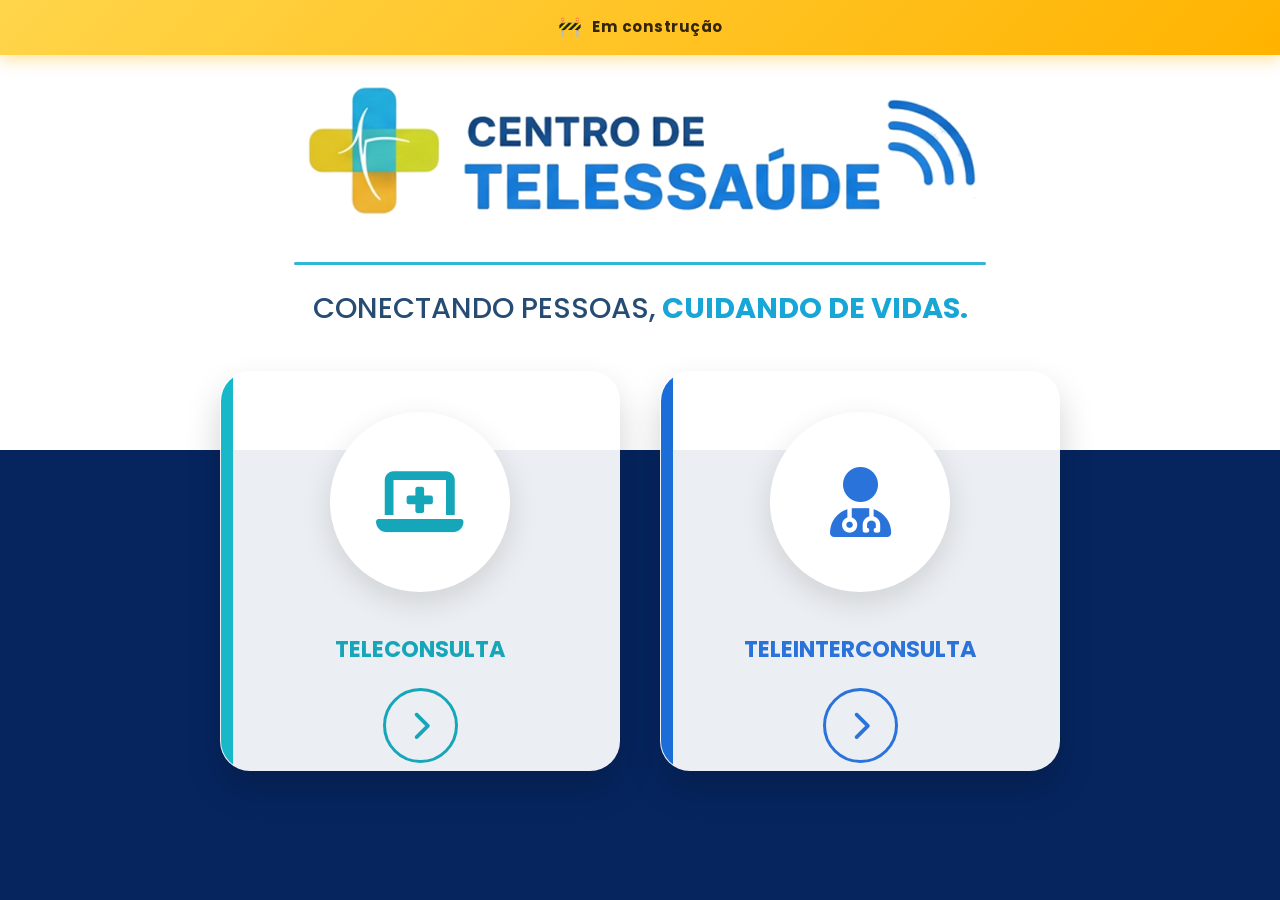
==== commit 5980c933: "adiciona banner de aviso de construção nas páginas principais" ====
--- a/index.html
+++ b/index.html
@@ -15,6 +15,11 @@
 </head>
 
 <body class="pg-home">
+
+    <div class="construction-banner">
+        <span class="icon">🚧</span>
+        <span>Em construção</span>
+    </div>
 
     <div class="container">
 
--- a/css/style.css
+++ b/css/style.css
@@ -815,7 +815,7 @@
   justify-content: center;
   gap: 40px;
   /* margin-top: 70px; */
-  /* padding-bottom: 80px; */
+  padding-bottom: 80px;
   /* flex-wrap: wrap; */
 }
 
@@ -927,6 +927,29 @@
   width: 700px;
 }
 
+/* ══════════ AVISO DE CONSTRUÇÃO ══════════ */
+.construction-banner {
+  display: flex;
+  align-items: center;
+  justify-content: center;
+  gap: 10px;
+  padding: 12px 16px;
+  text-align: center;
+  font-weight: 700;
+  font-size: .95rem;
+  letter-spacing: .5px;
+  color: #33260a;
+  background: linear-gradient(135deg, #ffd54a 0%, #ffb300 100%);
+  box-shadow: 0 4px 16px rgba(255, 179, 0, .4);
+  position: sticky;
+  top: 0;
+  z-index: 999;
+}
+
+.construction-banner .icon {
+  font-size: 1.2rem;
+}
+
 
 @media (max-width: 992px) {
   .pg-home .subtitle {
